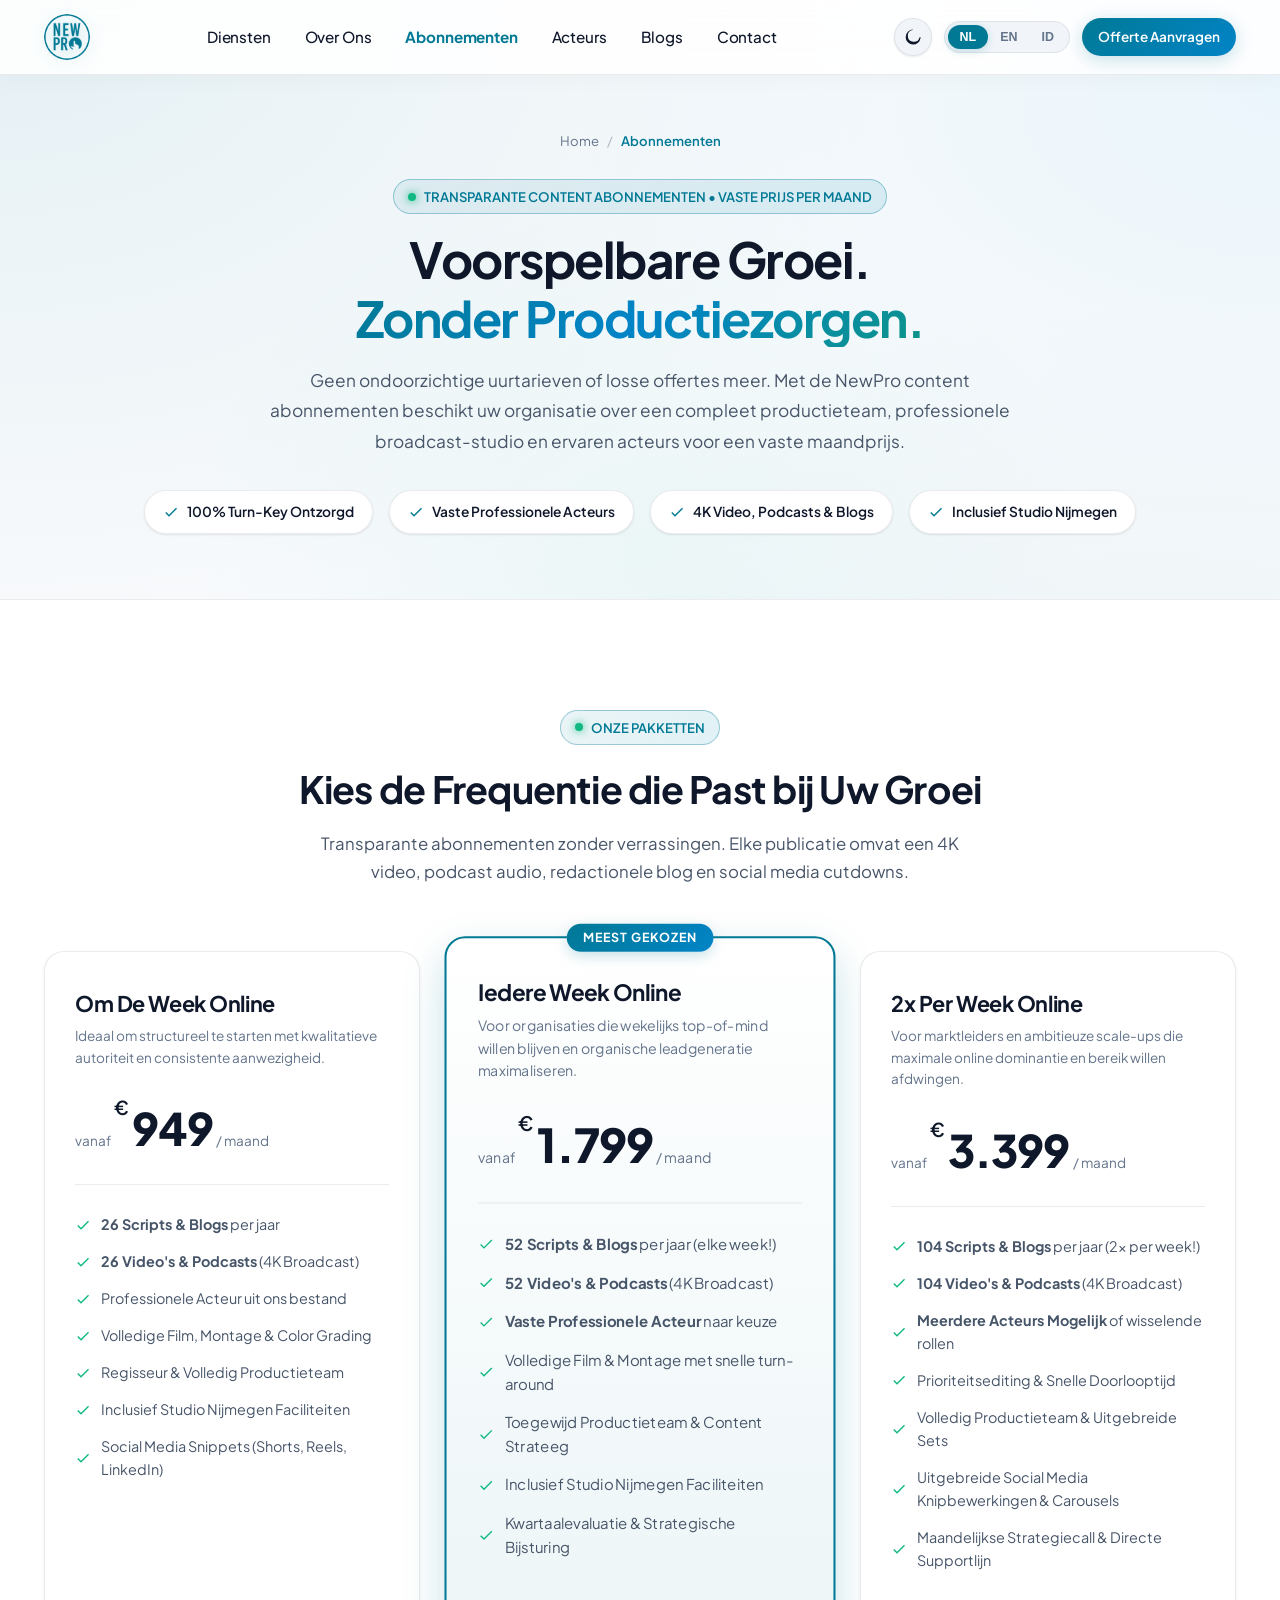
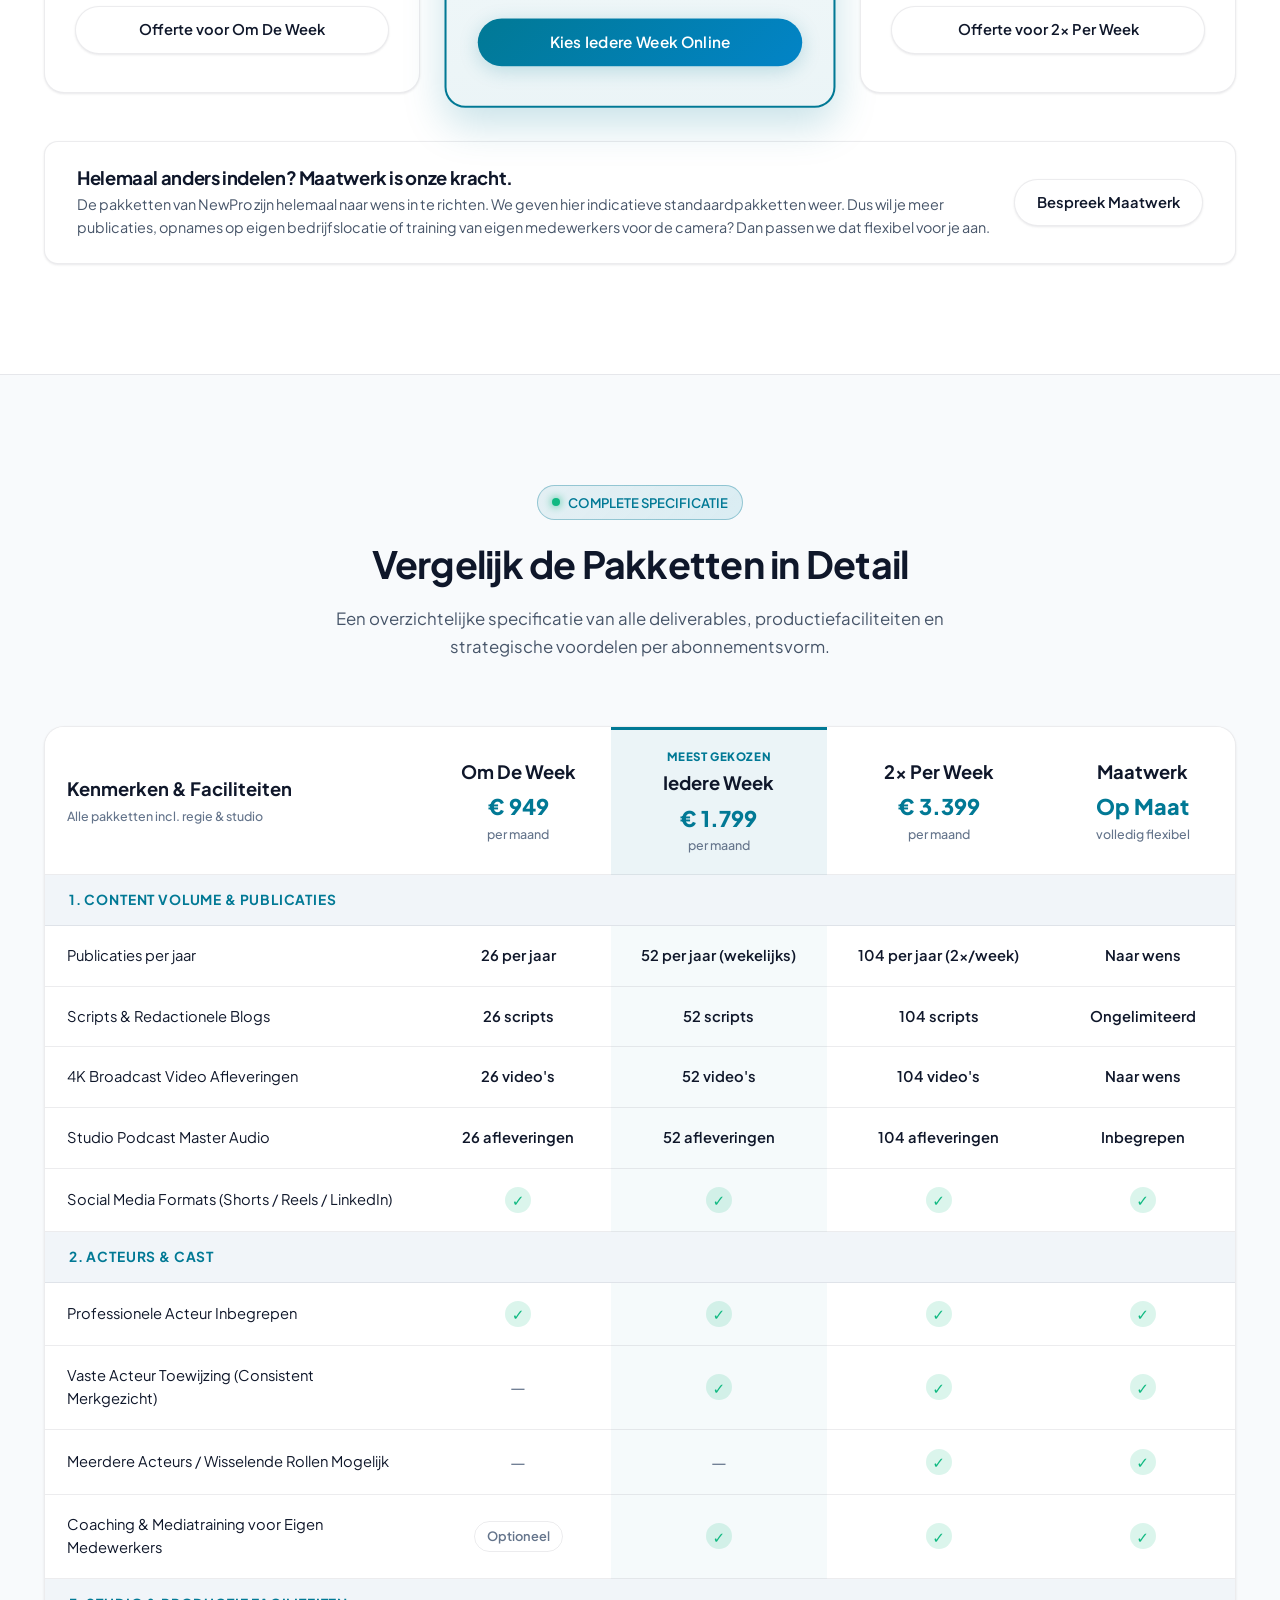
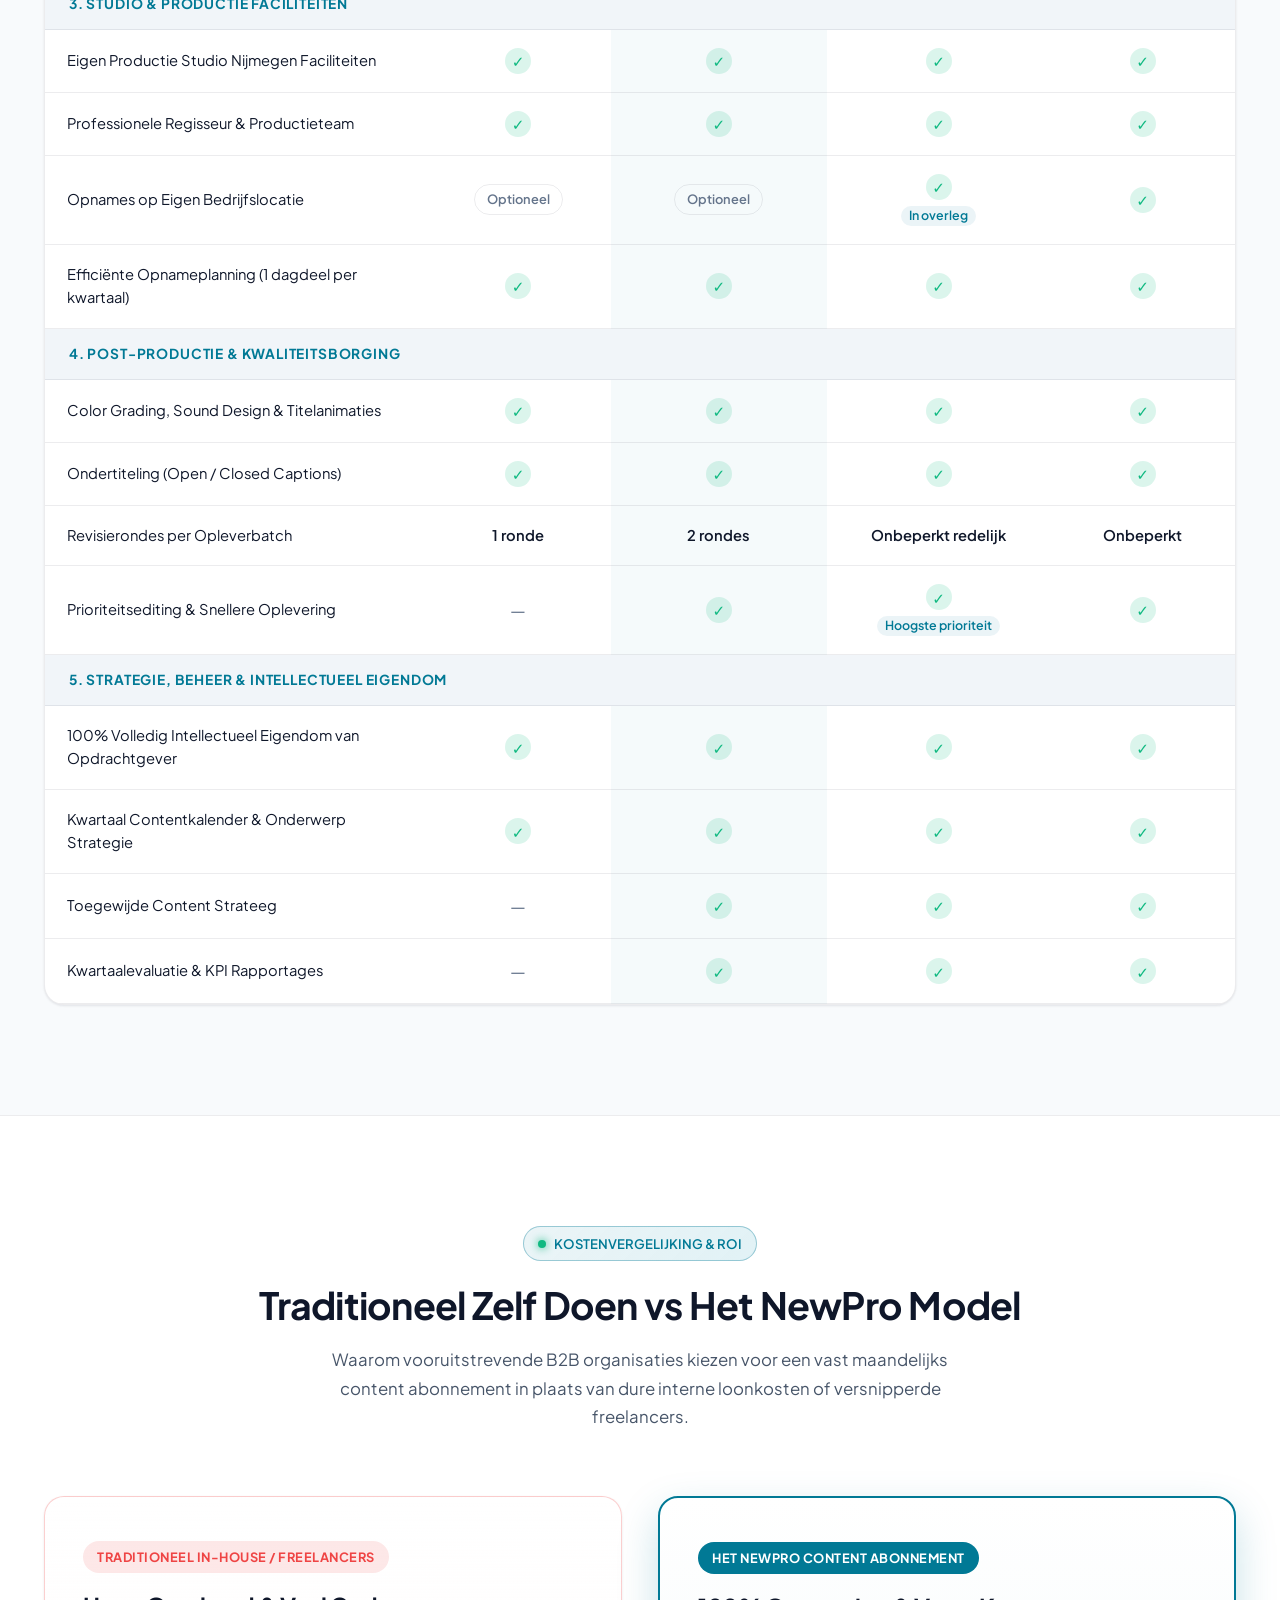
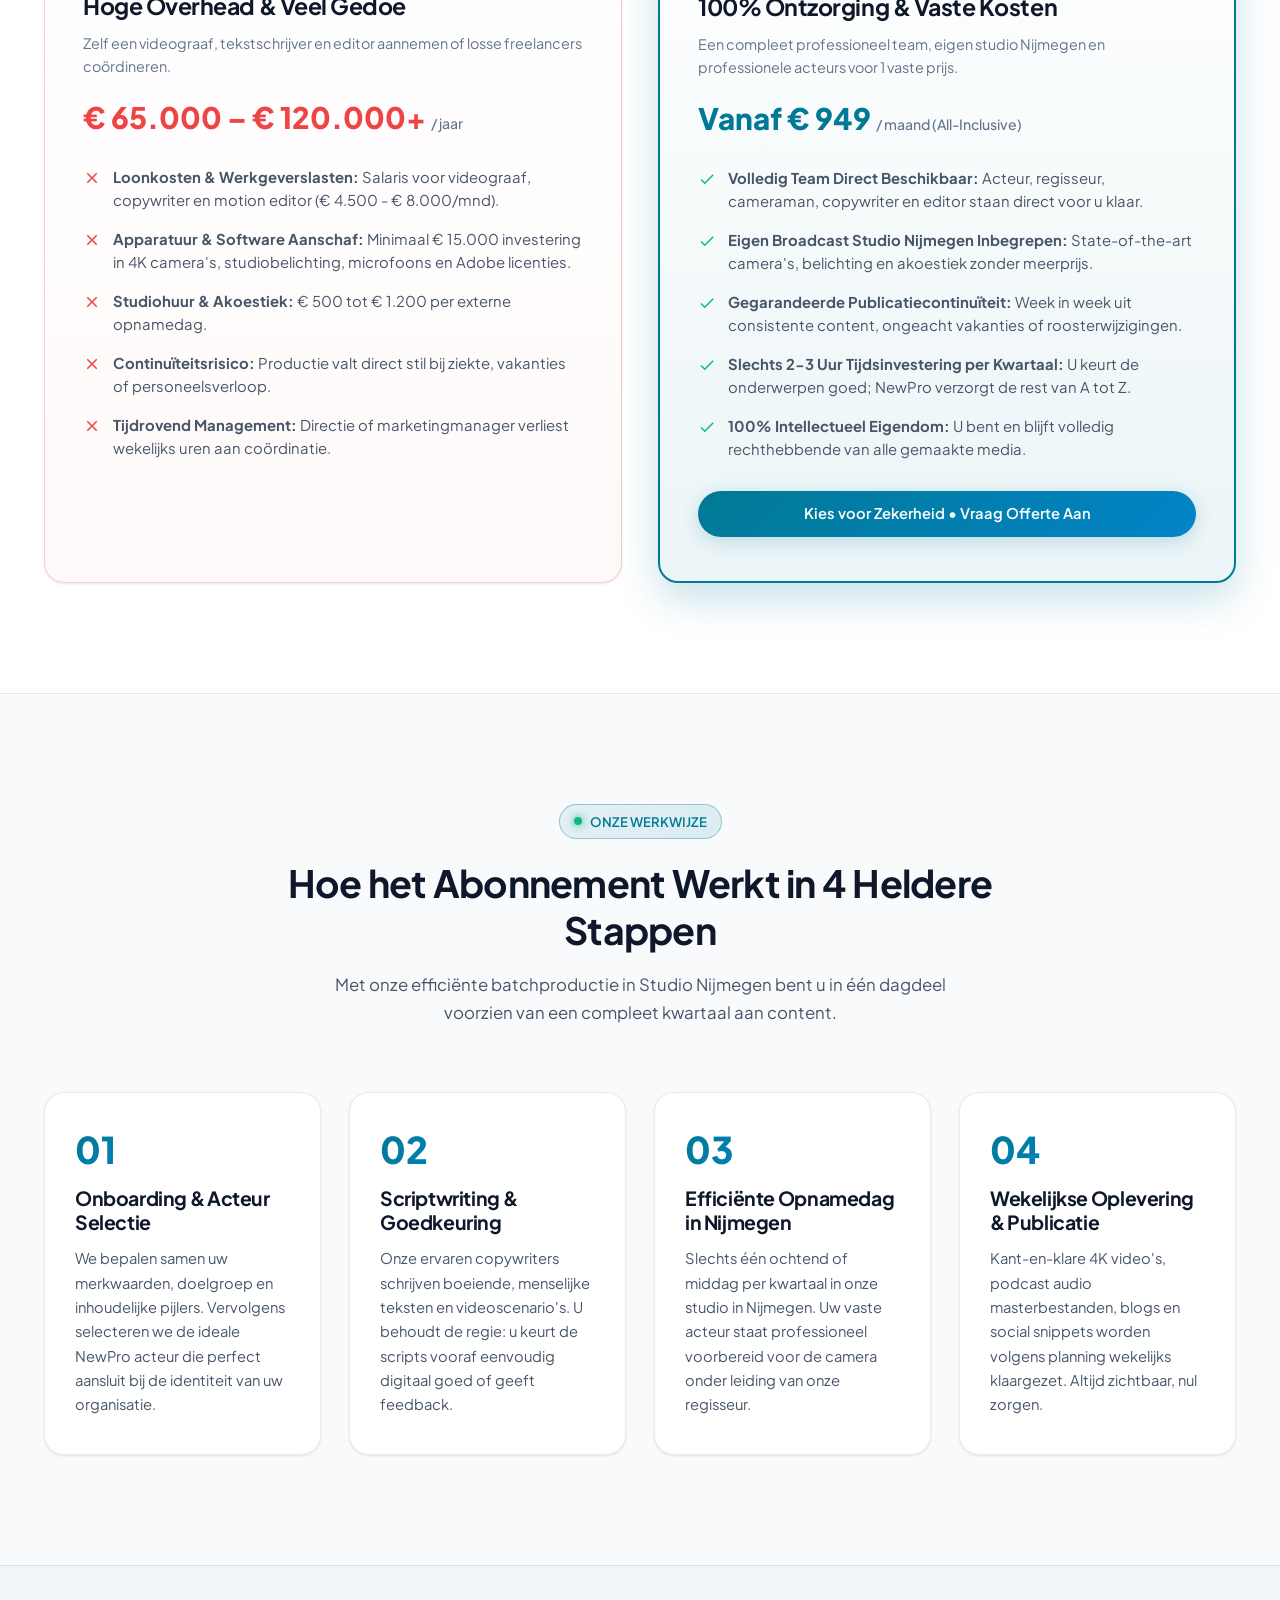
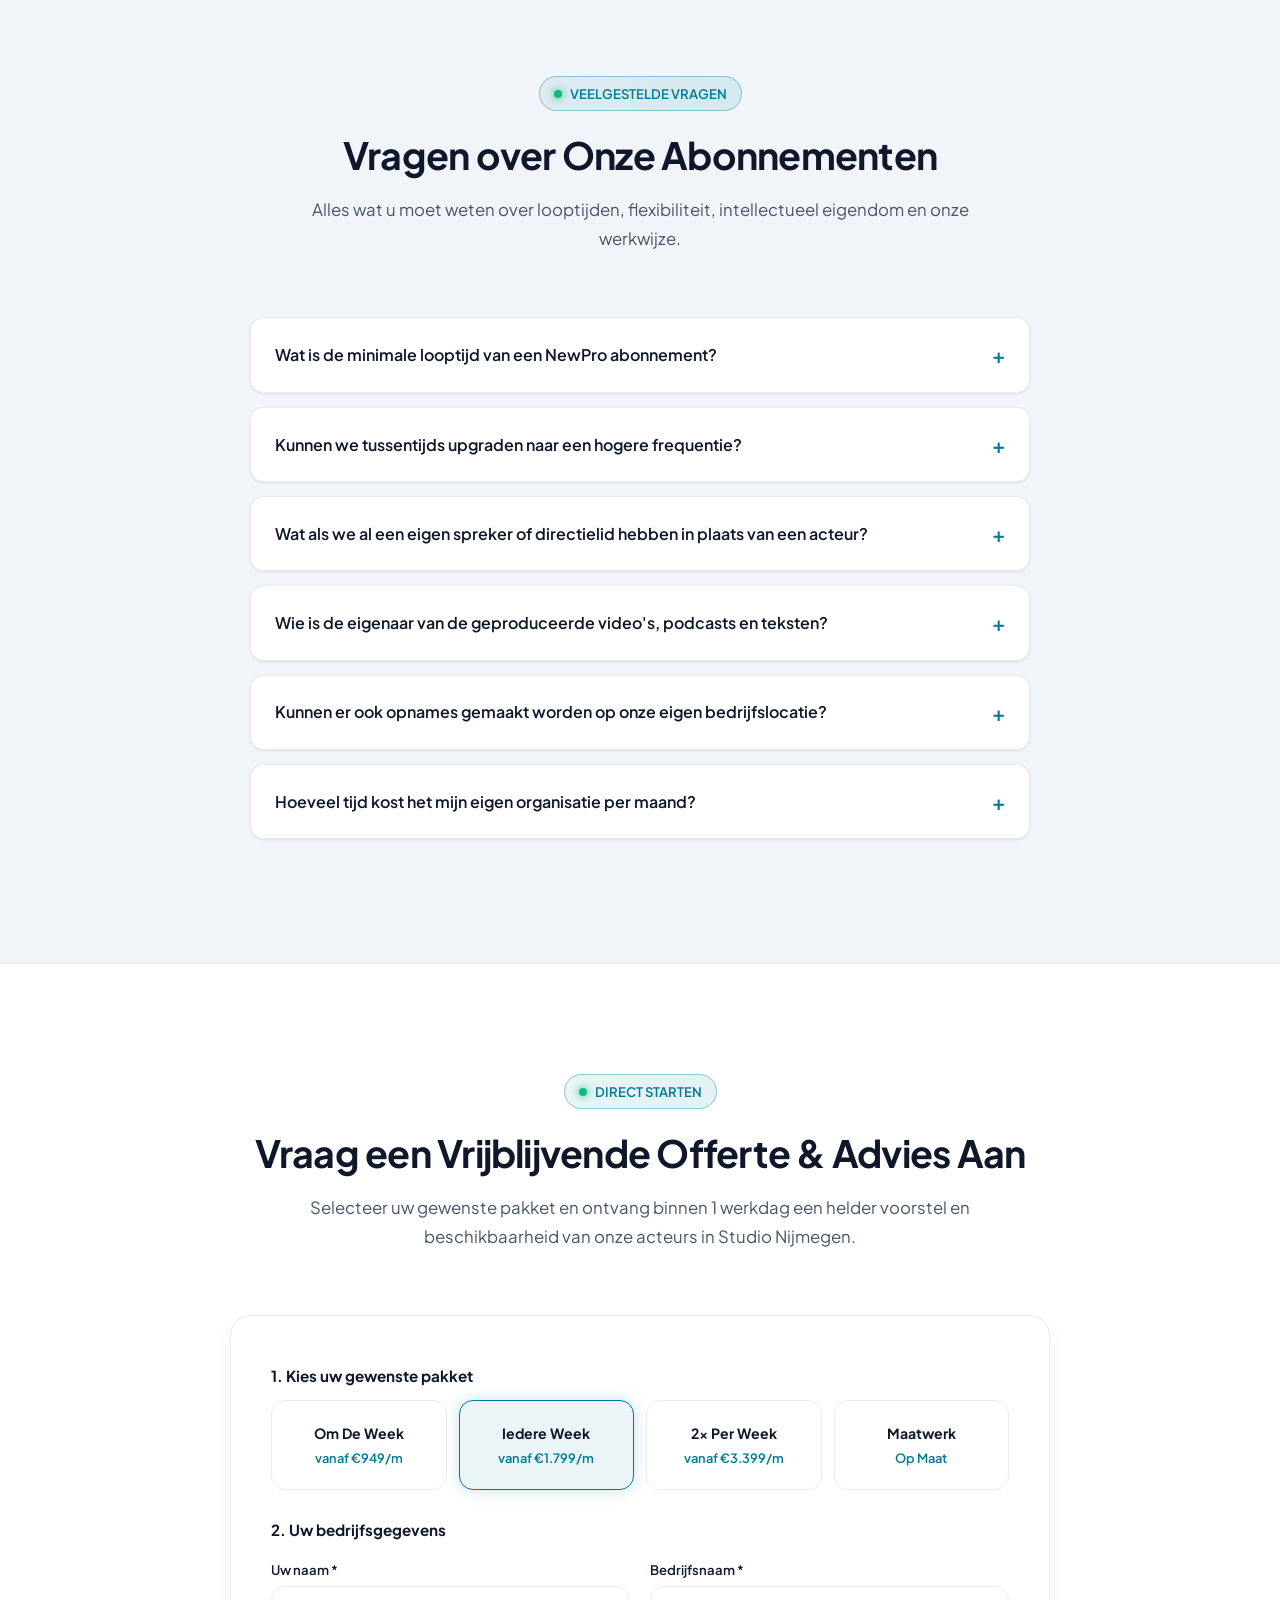
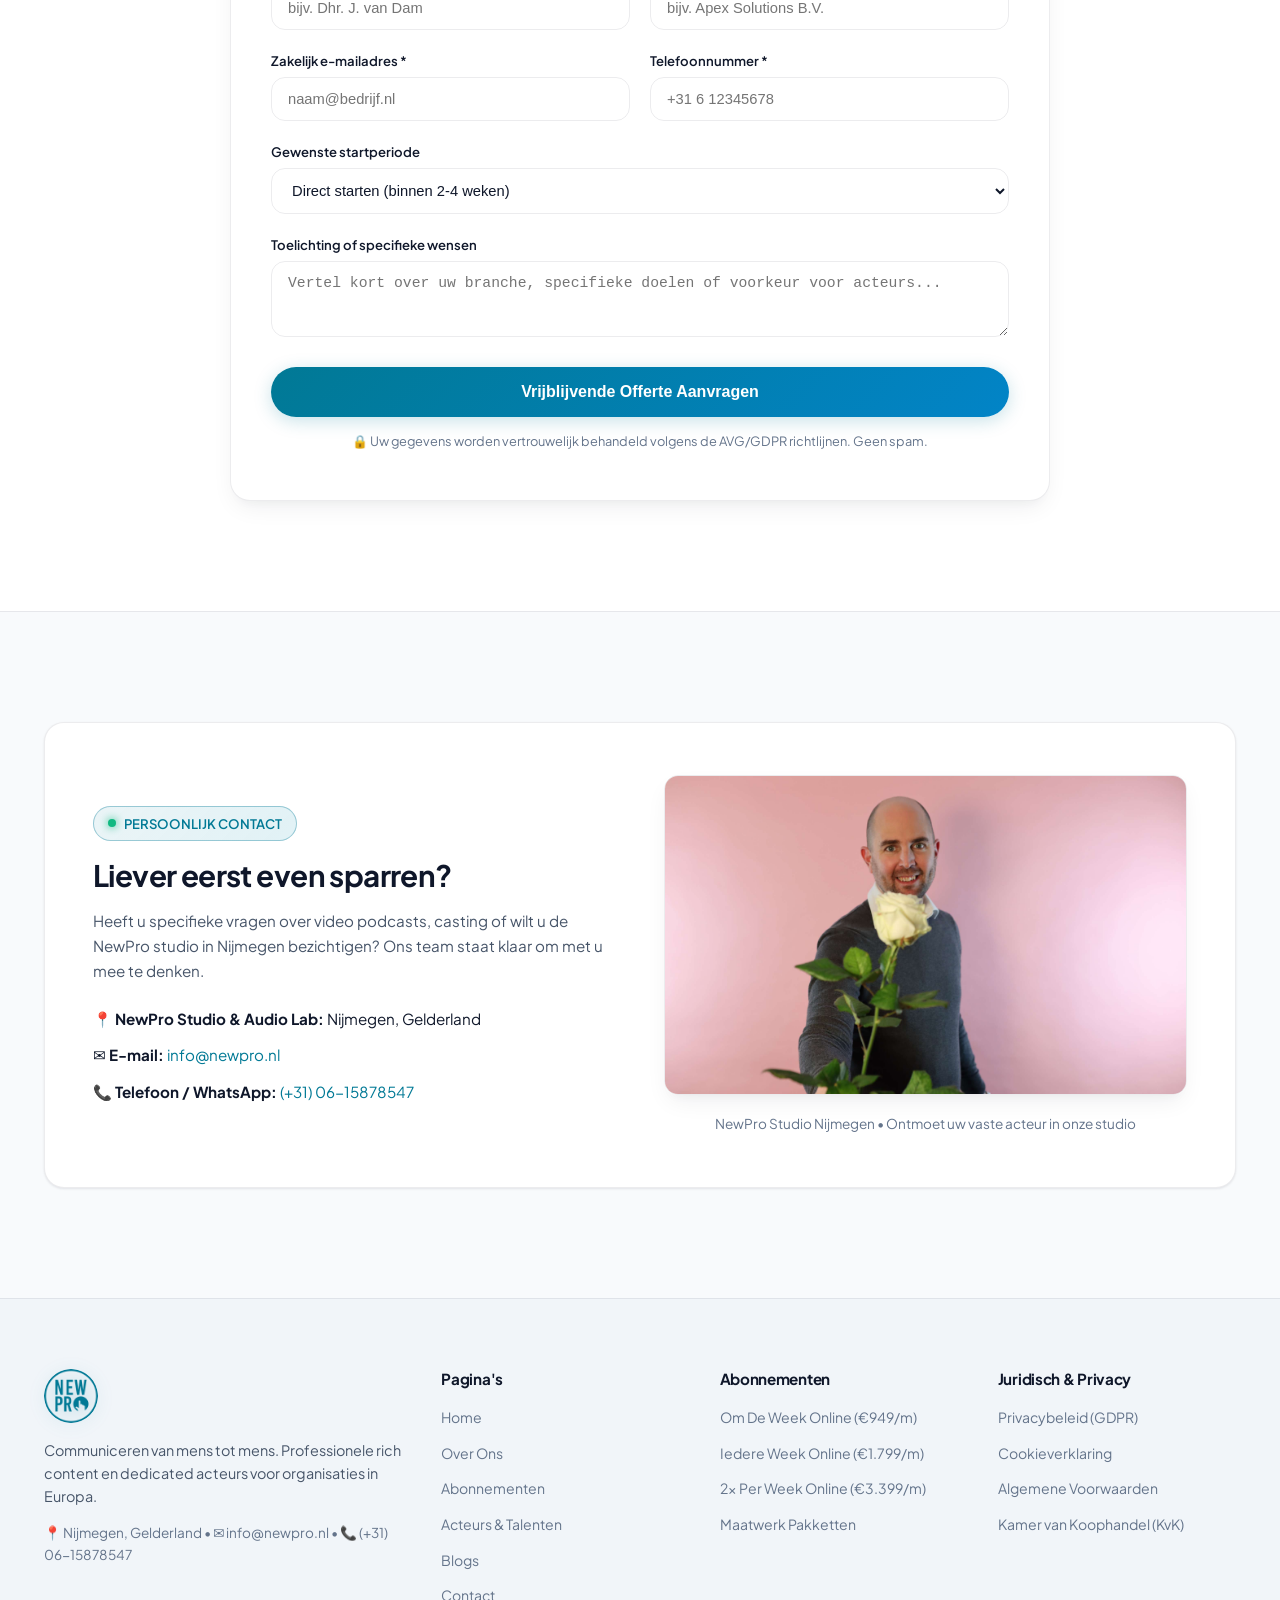
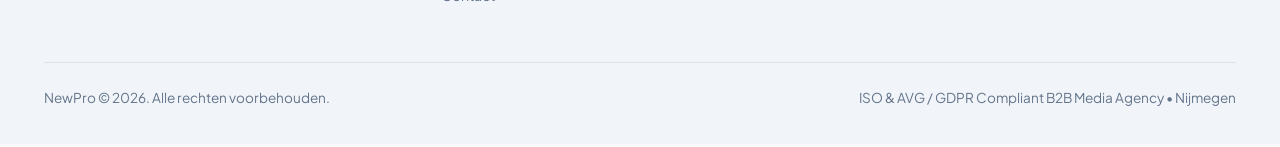
==== abonnementen.html @ 2d70d959 "Initial commit: Complete NewPro B2B rich content website with 6 pages, multilingual support, and res" ====
<!DOCTYPE html>
<html lang="nl" data-theme="light">
<head>
  <meta charset="UTF-8">
  <meta name="viewport" content="width=device-width, initial-scale=1.0">
  <title>Abonnementen &amp; Prijzen | NewPro - Transparante Content Pakketten</title>
  <meta name="description" content="Transparante content abonnementen van NewPro. Kies uit Om De Week, Iedere Week of 2x Per Week Online inclusief professionele acteur, studio Nijmegen en montage voor een vaste maandprijs.">
  <link rel="icon" type="image/png" href="logo.png">
  <link rel="apple-touch-icon" href="logo.png">

  <!-- Google Fonts: Plus Jakarta Sans -->
  <link rel="preconnect" href="https://fonts.googleapis.com">
  <link rel="preconnect" href="https://fonts.gstatic.com" crossorigin>
  <link href="https://fonts.googleapis.com/css2?family=Plus+Jakarta+Sans:wght@400;500;600;700;800&display=swap" rel="stylesheet">

  <link rel="stylesheet" href="style.css">
</head>
<body>

  <!-- Top Navigation -->
  <header class="header-nav">
    <div class="container nav-wrap">
      <a href="index.html" class="brand-logo" aria-label="NewPro Home">
        <img src="logo.png" alt="NewPro" class="brand-logo-img">
      </a>

      <nav>
        <ul class="nav-links">
          <li><a href="index.html#diensten" data-nl="Diensten" data-en="Services" data-id="Layanan">Diensten</a></li>
          <li><a href="over-ons.html" data-nl="Over Ons" data-en="About Us" data-id="Tentang Kami">Over Ons</a></li>
          <li><a href="abonnementen.html" class="active" data-nl="Abonnementen" data-en="Subscriptions" data-id="Paket Langganan">Abonnementen</a></li>
          <li><a href="acteurs.html" data-nl="Acteurs" data-en="Actors &amp; Talents" data-id="Aktor &amp; Talent">Acteurs</a></li>
          <li><a href="blogs.html" data-nl="Blogs" data-en="Blogs" data-id="Blog">Blogs</a></li>
          <li><a href="contact.html" data-nl="Contact" data-en="Contact" data-id="Kontak">Contact</a></li>
        </ul>
      </nav>

      <div class="nav-actions">
        <!-- Theme Toggle Switcher -->
        <button id="themeToggleBtn" class="theme-toggle-btn" aria-label="Toggle Light / Dark mode" title="Ganti Tema">
          <svg class="sun-icon" viewBox="0 0 24 24" width="18" height="18"><path fill="currentColor" d="M12 7c-2.76 0-5 2.24-5 5s2.24 5 5 5 5-2.24 5-5-2.24-5-5-5zM2 13h2c.55 0 1-.45 1-1s-.45-1-1-1H2c-.55 0-1 .45-1 1s.45 1 1 1zm18 0h2c.55 0 1-.45 1-1s-.45-1-1-1h-2c-.55 0-1 .45-1 1s.45 1 1 1zM11 2v2c0 .55.45 1 1 1s1-.45 1-1V2c0-.55-.45-1-1-1s-1 .45-1 1zm0 18v2c0 .55.45 1 1 1s1-.45 1-1v-2c0-.55-.45-1-1-1s-1 .45-1 1zM5.99 4.58c-.39-.39-1.03-.39-1.41 0s-.39 1.03 0 1.41l1.06 1.06c.39.39 1.03.39 1.41 0s.39-1.03 0-1.41L5.99 4.58zm12.37 12.37c-.39-.39-1.03-.39-1.41 0s-.39 1.03 0 1.41l1.06 1.06c.39.39 1.03.39 1.41 0s.39-1.03 0-1.41l-1.06-1.06zm1.06-10.96c.39-.39.39-1.03 0-1.41s-1.03-.39-1.41 0l-1.06 1.06c-.39.39-.39 1.03 0 1.41s1.03.39 1.41 0l1.06-1.06zM7.05 18.36c.39-.39.39-1.03 0-1.41s-1.03-.39-1.41 0l-1.06 1.06c-.39.39-.39 1.03 0 1.41s1.03.39 1.41 0l1.06-1.06z"/></svg>
          <svg class="moon-icon" viewBox="0 0 24 24" width="18" height="18"><path fill="currentColor" d="M12.3 2a10 10 0 0 0-.19 20 10.04 10.04 0 0 0 9.95-8.7 1 1 0 0 0-1.2-1.1 8 8 0 1 1-9.66-9.66 1 1 0 0 0-1.1-1.2A9.94 9.94 0 0 0 12.3 2z"/></svg>
        </button>

        <!-- Language Switcher: NL, EN, ID -->
        <div class="lang-switcher">
          <button class="lang-btn active" data-lang="nl">NL</button>
          <button class="lang-btn" data-lang="en">EN</button>
          <button class="lang-btn" data-lang="id">ID</button>
        </div>

        <a href="#offerte-form" class="btn btn-primary btn-sm" data-nl="Offerte Aanvragen" data-en="Request Quote" data-id="Minta Penawaran">Offerte Aanvragen</a>
      </div>
    </div>
  </header>

  <!-- Main Content: Abonnementen -->
  <main>
    <!-- Abonnementen Hero Section -->
    <section class="abonnementen-hero">
      <div class="container">
        <!-- Breadcrumbs -->
        <nav class="breadcrumbs" aria-label="Breadcrumb" style="justify-content: center;">
          <a href="index.html" data-nl="Home" data-en="Home" data-id="Beranda">Home</a>
          <span class="sep">/</span>
          <span class="current" data-nl="Abonnementen" data-en="Subscriptions" data-id="Paket Langganan">Abonnementen</span>
        </nav>

        <div class="abonnementen-hero-content">
          <div class="hero-tag" style="margin: 0 auto 16px;">
            <span class="dot"></span>
            <span data-nl="TRANSPARANTE CONTENT ABONNEMENTEN • VASTE PRIJS PER MAAND" data-en="TRANSPARENT CONTENT SUBSCRIPTIONS • FLAT MONTHLY RATE" data-id="PAKET LANGGANAN KONTEN TRANSPARAN • TARIF BULANAN PASTI">TRANSPARANTE CONTENT ABONNEMENTEN • VASTE PRIJS PER MAAND</span>
          </div>

          <h1 class="hero-title" data-nl="Voorspelbare Groei. <span class='gradient-text'>Zonder Productiezorgen.</span>" data-en="Predictable Growth. <span class='gradient-text'>Zero Production Hassle.</span>" data-id="Pertumbuhan Terukur. <span class='gradient-text'>Bebas Repot Produksi.</span>">
            Voorspelbare Groei. <span class="gradient-text">Zonder Productiezorgen.</span>
          </h1>

          <p class="hero-desc" style="text-align: center; margin: 0 auto 34px auto; max-width: 760px;" data-nl="Geen ondoorzichtige uurtarieven of losse offertes meer. Met de NewPro content abonnementen beschikt uw organisatie over een compleet productieteam, professionele broadcast-studio en ervaren acteurs voor een vaste maandprijs." data-en="No unpredictable hourly billing or fragmented agency quotes. With NewPro content subscriptions, your company gains a full-service production crew, high-end broadcast studio, and seasoned actors for a transparent flat monthly rate." data-id="Bebas tarif per jam yang membengkak atau penawaran agensi yang membingungkan. Dengan paket langganan konten NewPro, bisnis Anda memiliki tim produksi lengkap, studio broadcast modern, dan aktor berpengalaman dengan tarif bulanan tetap.">
            Geen ondoorzichtige uurtarieven of losse offertes meer. Met de NewPro content abonnementen beschikt uw organisatie over een compleet productieteam, professionele broadcast-studio en ervaren acteurs voor een vaste maandprijs.
          </p>

          <div class="hero-highlights-row">
            <div class="hero-pill-badge">
              <svg viewBox="0 0 24 24"><path d="M9 16.17L4.83 12l-1.42 1.41L9 19 21 7l-1.41-1.41z"/></svg>
              <span data-nl="100% Turn-Key Ontzorgd" data-en="100% Turn-Key Service" data-id="Layanan Tuntas 100%">100% Turn-Key Ontzorgd</span>
            </div>
            <div class="hero-pill-badge">
              <svg viewBox="0 0 24 24"><path d="M9 16.17L4.83 12l-1.42 1.41L9 19 21 7l-1.41-1.41z"/></svg>
              <span data-nl="Vaste Professionele Acteurs" data-en="Dedicated Professional Actors" data-id="Aktor Profesional Tetap">Vaste Professionele Acteurs</span>
            </div>
            <div class="hero-pill-badge">
              <svg viewBox="0 0 24 24"><path d="M9 16.17L4.83 12l-1.42 1.41L9 19 21 7l-1.41-1.41z"/></svg>
              <span data-nl="4K Video, Podcasts &amp; Blogs" data-en="4K Video, Podcasts &amp; Blogs" data-id="Video 4K, Podcast &amp; Blog">4K Video, Podcasts &amp; Blogs</span>
            </div>
            <div class="hero-pill-badge">
              <svg viewBox="0 0 24 24"><path d="M9 16.17L4.83 12l-1.42 1.41L9 19 21 7l-1.41-1.41z"/></svg>
              <span data-nl="Inclusief Studio Nijmegen" data-en="Studio Nijmegen Included" data-id="Termasuk Studio Nijmegen">Inclusief Studio Nijmegen</span>
            </div>
          </div>
        </div>
      </div>
    </section>

    <!-- Pricing Cards Section -->
    <section class="section" id="pakketten" style="background: var(--bg-surface); border-top: 1px solid var(--border-glass);">
      <div class="container">
        <div class="section-header text-center">
          <div class="hero-tag" style="margin: 0 auto 16px;">
            <span class="dot"></span>
            <span data-nl="ONZE PAKKETTEN" data-en="OUR PACKAGES" data-id="PAKET KAMI">ONZE PAKKETTEN</span>
          </div>
          <h2 data-nl="Kies de Frequentie die Past bij Uw Groei" data-en="Choose the Cadence Aligned with Your Goals" data-id="Pilih Frekuensi yang Sesuai dengan Target Anda">
            Kies de Frequentie die Past bij Uw Groei
          </h2>
          <p class="section-desc" data-nl="Transparante abonnementen zonder verrassingen. Elke publicatie omvat een 4K video, podcast audio, redactionele blog en social media cutdowns." data-en="Transparent subscription tiers without surprises. Every single publication includes a 4K video, podcast audio master, editorial blog, and social media cutdowns." data-id="Pilihan langganan transparan tanpa biaya tersembunyi. Setiap rilis mencakup video 4K, audio podcast master, artikel blog, dan cuplikan media sosial.">
            Transparante abonnementen zonder verrassingen. Elke publicatie omvat een 4K video, podcast audio, redactionele blog en social media cutdowns.
          </p>
        </div>

        <div class="pricing-grid">
          <!-- Pakket 1: Om De Week Online -->
          <div class="pricing-card">
            <div>
              <h3 class="plan-title" data-nl="Om De Week Online" data-en="Bi-Weekly Online" data-id="Tayang Tiap 2 Minggu">Om De Week Online</h3>
              <p class="plan-desc" data-nl="Ideaal om structureel te starten met kwalitatieve autoriteit en consistente aanwezigheid." data-en="Ideal for systematically establishing market authority with steady, consistent visibility." data-id="Ideal untuk memulai eksistensi digital yang konsisten dan membangun otoritas bisnis.">
                Ideaal om structureel te starten met kwalitatieve autoriteit en consistente aanwezigheid.
              </p>
              
              <div class="plan-price-wrap">
                <span class="plan-period" data-nl="vanaf" data-en="from" data-id="mulai dari">vanaf</span>
                <span class="plan-currency">€</span>
                <span class="plan-price">949</span>
                <span class="plan-period" data-nl="/ maand" data-en="/ month" data-id="/ bulan">/ maand</span>
              </div>

              <ul class="plan-features-list">
                <li>
                  <svg viewBox="0 0 24 24"><path d="M9 16.17L4.83 12l-1.42 1.41L9 19 21 7l-1.41-1.41z"/></svg>
                  <span data-nl="<strong>26 Scripts &amp; Blogs</strong> per jaar" data-en="<strong>26 Scripts &amp; Blogs</strong> per year" data-id="<strong>26 Naskah &amp; Artikel Blog</strong> per tahun"><strong>26 Scripts &amp; Blogs</strong> per jaar</span>
                </li>
                <li>
                  <svg viewBox="0 0 24 24"><path d="M9 16.17L4.83 12l-1.42 1.41L9 19 21 7l-1.41-1.41z"/></svg>
                  <span data-nl="<strong>26 Video's &amp; Podcasts</strong> (4K Broadcast)" data-en="<strong>26 Videos &amp; Podcasts</strong> (4K Broadcast)" data-id="<strong>26 Video &amp; Podcast</strong> (Kualitas 4K)"><strong>26 Video's &amp; Podcasts</strong> (4K Broadcast)</span>
                </li>
                <li>
                  <svg viewBox="0 0 24 24"><path d="M9 16.17L4.83 12l-1.42 1.41L9 19 21 7l-1.41-1.41z"/></svg>
                  <span data-nl="Professionele Acteur uit ons bestand" data-en="Professional Actor from our talent pool" data-id="Aktor Profesional dari database kami">Professionele Acteur uit ons bestand</span>
                </li>
                <li>
                  <svg viewBox="0 0 24 24"><path d="M9 16.17L4.83 12l-1.42 1.41L9 19 21 7l-1.41-1.41z"/></svg>
                  <span data-nl="Volledige Film, Montage &amp; Color Grading" data-en="Complete Filming, Editing &amp; Grading" data-id="Produksi Shooting, Editing &amp; Grading Lengkap">Volledige Film, Montage &amp; Color Grading</span>
                </li>
                <li>
                  <svg viewBox="0 0 24 24"><path d="M9 16.17L4.83 12l-1.42 1.41L9 19 21 7l-1.41-1.41z"/></svg>
                  <span data-nl="Regisseur &amp; Volledig Productieteam" data-en="Director &amp; Full Production Crew" data-id="Sutradara &amp; Tim Produksi Terpadu">Regisseur &amp; Volledig Productieteam</span>
                </li>
                <li>
                  <svg viewBox="0 0 24 24"><path d="M9 16.17L4.83 12l-1.42 1.41L9 19 21 7l-1.41-1.41z"/></svg>
                  <span data-nl="Inclusief Studio Nijmegen Faciliteiten" data-en="Studio Nijmegen Facilities Included" data-id="Termasuk Fasilitas Studio Nijmegen">Inclusief Studio Nijmegen Faciliteiten</span>
                </li>
                <li>
                  <svg viewBox="0 0 24 24"><path d="M9 16.17L4.83 12l-1.42 1.41L9 19 21 7l-1.41-1.41z"/></svg>
                  <span data-nl="Social Media Snippets (Shorts, Reels, LinkedIn)" data-en="Social Media Snippets (Shorts, Reels, LinkedIn)" data-id="Cuplikan Media Sosial (Reels, TikTok, LinkedIn)">Social Media Snippets (Shorts, Reels, LinkedIn)</span>
                </li>
              </ul>
            </div>

            <a href="#offerte-form" onclick="selectPlan('plan-omdeweek')" class="btn btn-secondary btn-plan" data-nl="Offerte voor Om De Week" data-en="Quote for Bi-Weekly" data-id="Penawaran Tiap 2 Minggu">Offerte voor Om De Week</a>
          </div>

          <!-- Pakket 2: Iedere Week Online (POPULAR) -->
          <div class="pricing-card popular">
            <div class="badge-pop" data-nl="MEEST GEKOZEN" data-en="MOST POPULAR" data-id="PALING DIMINATI">MEEST GEKOZEN</div>
            <div>
              <h3 class="plan-title" data-nl="Iedere Week Online" data-en="Weekly Online" data-id="Tayang Setiap Minggu">Iedere Week Online</h3>
              <p class="plan-desc" data-nl="Voor organisaties die wekelijks top-of-mind willen blijven en organische leadgeneratie maximaliseren." data-en="For organizations seeking relentless top-of-mind mindshare and maximal organic inbound leads." data-id="Untuk bisnis yang ingin selalu top-of-mind setiap minggu dan memaksimalkan perolehan prospek baru.">
                Voor organisaties die wekelijks top-of-mind willen blijven en organische leadgeneratie maximaliseren.
              </p>
              
              <div class="plan-price-wrap">
                <span class="plan-period" data-nl="vanaf" data-en="from" data-id="mulai dari">vanaf</span>
                <span class="plan-currency">€</span>
                <span class="plan-price">1.799</span>
                <span class="plan-period" data-nl="/ maand" data-en="/ month" data-id="/ bulan">/ maand</span>
              </div>

              <ul class="plan-features-list">
                <li>
                  <svg viewBox="0 0 24 24"><path d="M9 16.17L4.83 12l-1.42 1.41L9 19 21 7l-1.41-1.41z"/></svg>
                  <span data-nl="<strong>52 Scripts &amp; Blogs</strong> per jaar (elke week!)" data-en="<strong>52 Scripts &amp; Blogs</strong> per year (every week!)" data-id="<strong>52 Naskah &amp; Artikel Blog</strong> per tahun (tiap minggu!)"><strong>52 Scripts &amp; Blogs</strong> per jaar (elke week!)</span>
                </li>
                <li>
                  <svg viewBox="0 0 24 24"><path d="M9 16.17L4.83 12l-1.42 1.41L9 19 21 7l-1.41-1.41z"/></svg>
                  <span data-nl="<strong>52 Video's &amp; Podcasts</strong> (4K Broadcast)" data-en="<strong>52 Videos &amp; Podcasts</strong> (4K Broadcast)" data-id="<strong>52 Video &amp; Podcast</strong> (Kualitas 4K)"><strong>52 Video's &amp; Podcasts</strong> (4K Broadcast)</span>
                </li>
                <li>
                  <svg viewBox="0 0 24 24"><path d="M9 16.17L4.83 12l-1.42 1.41L9 19 21 7l-1.41-1.41z"/></svg>
                  <span data-nl="<strong>Vaste Professionele Acteur</strong> naar keuze" data-en="<strong>Dedicated Professional Actor</strong> of your choice" data-id="<strong>Aktor Profesional Tetap</strong> pilihan Anda"><strong>Vaste Professionele Acteur</strong> naar keuze</span>
                </li>
                <li>
                  <svg viewBox="0 0 24 24"><path d="M9 16.17L4.83 12l-1.42 1.41L9 19 21 7l-1.41-1.41z"/></svg>
                  <span data-nl="Volledige Film &amp; Montage met snelle turn-around" data-en="Complete Film &amp; Editing with rapid turn-around" data-id="Produksi &amp; Editing dengan proses cepat">Volledige Film &amp; Montage met snelle turn-around</span>
                </li>
                <li>
                  <svg viewBox="0 0 24 24"><path d="M9 16.17L4.83 12l-1.42 1.41L9 19 21 7l-1.41-1.41z"/></svg>
                  <span data-nl="Toegewijd Productieteam &amp; Content Strateeg" data-en="Dedicated Production Team &amp; Content Strategist" data-id="Tim Produksi Berdedikasi &amp; Ahli Strategi Konten">Toegewijd Productieteam &amp; Content Strateeg</span>
                </li>
                <li>
                  <svg viewBox="0 0 24 24"><path d="M9 16.17L4.83 12l-1.42 1.41L9 19 21 7l-1.41-1.41z"/></svg>
                  <span data-nl="Inclusief Studio Nijmegen Faciliteiten" data-en="Studio Nijmegen Facilities Included" data-id="Termasuk Fasilitas Studio Nijmegen">Inclusief Studio Nijmegen Faciliteiten</span>
                </li>
                <li>
                  <svg viewBox="0 0 24 24"><path d="M9 16.17L4.83 12l-1.42 1.41L9 19 21 7l-1.41-1.41z"/></svg>
                  <span data-nl="Kwartaalevaluatie &amp; Strategische Bijsturing" data-en="Quarterly Review &amp; Strategic Refinement" data-id="Evaluasi Kuartalan &amp; Penajaman Strategi">Kwartaalevaluatie &amp; Strategische Bijsturing</span>
                </li>
              </ul>
            </div>

            <a href="#offerte-form" onclick="selectPlan('plan-iedereweek')" class="btn btn-primary btn-plan" data-nl="Kies Iedere Week Online" data-en="Select Weekly Online" data-id="Pilih Tayang Tiap Minggu">Kies Iedere Week Online</a>
          </div>

          <!-- Pakket 3: 2x Per Week Online -->
          <div class="pricing-card">
            <div>
              <h3 class="plan-title" data-nl="2x Per Week Online" data-en="2x Per Week Online" data-id="Tayang 2x Seminggu">2x Per Week Online</h3>
              <p class="plan-desc" data-nl="Voor marktleiders en ambitieuze scale-ups die maximale online dominantie en bereik willen afdwingen." data-en="For market leaders and ambitious scale-ups demanding absolute digital category dominance." data-id="Untuk pemimpin pasar dan bisnis berkembang yang menargetkan dominasi industri digital.">
                Voor marktleiders en ambitieuze scale-ups die maximale online dominantie en bereik willen afdwingen.
              </p>
              
              <div class="plan-price-wrap">
                <span class="plan-period" data-nl="vanaf" data-en="from" data-id="mulai dari">vanaf</span>
                <span class="plan-currency">€</span>
                <span class="plan-price">3.399</span>
                <span class="plan-period" data-nl="/ maand" data-en="/ month" data-id="/ bulan">/ maand</span>
              </div>

              <ul class="plan-features-list">
                <li>
                  <svg viewBox="0 0 24 24"><path d="M9 16.17L4.83 12l-1.42 1.41L9 19 21 7l-1.41-1.41z"/></svg>
                  <span data-nl="<strong>104 Scripts &amp; Blogs</strong> per jaar (2x per week!)" data-en="<strong>104 Scripts &amp; Blogs</strong> per year (2x per week!)" data-id="<strong>104 Naskah &amp; Artikel Blog</strong> per tahun (2x seminggu!)"><strong>104 Scripts &amp; Blogs</strong> per jaar (2x per week!)</span>
                </li>
                <li>
                  <svg viewBox="0 0 24 24"><path d="M9 16.17L4.83 12l-1.42 1.41L9 19 21 7l-1.41-1.41z"/></svg>
                  <span data-nl="<strong>104 Video's &amp; Podcasts</strong> (4K Broadcast)" data-en="<strong>104 Videos &amp; Podcasts</strong> (4K Broadcast)" data-id="<strong>104 Video &amp; Podcast</strong> (Kualitas 4K)"><strong>104 Video's &amp; Podcasts</strong> (4K Broadcast)</span>
                </li>
                <li>
                  <svg viewBox="0 0 24 24"><path d="M9 16.17L4.83 12l-1.42 1.41L9 19 21 7l-1.41-1.41z"/></svg>
                  <span data-nl="<strong>Meerdere Acteurs Mogelijk</strong> of wisselende rollen" data-en="<strong>Multiple Actors Supported</strong> or alternate roles" data-id="<strong>Dapat Menggunakan Beberapa Aktor</strong>"><strong>Meerdere Acteurs Mogelijk</strong> of wisselende rollen</span>
                </li>
                <li>
                  <svg viewBox="0 0 24 24"><path d="M9 16.17L4.83 12l-1.42 1.41L9 19 21 7l-1.41-1.41z"/></svg>
                  <span data-nl="Prioriteitsediting &amp; Snelle Doorlooptijd" data-en="Priority Editing &amp; Expedited Delivery" data-id="Prioritas Editing &amp; Pengiriman Lebih Cepat">Prioriteitsediting &amp; Snelle Doorlooptijd</span>
                </li>
                <li>
                  <svg viewBox="0 0 24 24"><path d="M9 16.17L4.83 12l-1.42 1.41L9 19 21 7l-1.41-1.41z"/></svg>
                  <span data-nl="Volledig Productieteam &amp; Uitgebreide Sets" data-en="Full Production Crew &amp; Multi-Set Access" data-id="Tim Produksi Lengkap &amp; Akses Multi-Set">Volledig Productieteam &amp; Uitgebreide Sets</span>
                </li>
                <li>
                  <svg viewBox="0 0 24 24"><path d="M9 16.17L4.83 12l-1.42 1.41L9 19 21 7l-1.41-1.41z"/></svg>
                  <span data-nl="Uitgebreide Social Media Knipbewerkingen &amp; Carousels" data-en="Comprehensive Social Cutdowns &amp; Carousels" data-id="Paket Konten Carousel &amp; Cuplikan Lengkap">Uitgebreide Social Media Knipbewerkingen &amp; Carousels</span>
                </li>
                <li>
                  <svg viewBox="0 0 24 24"><path d="M9 16.17L4.83 12l-1.42 1.41L9 19 21 7l-1.41-1.41z"/></svg>
                  <span data-nl="Maandelijkse Strategiecall &amp; Directe Supportlijn" data-en="Monthly Strategy Call &amp; Direct Priority Line" data-id="Sesi Konsultasi Strategi Bulanan &amp; Jalur Khusus">Maandelijkse Strategiecall &amp; Directe Supportlijn</span>
                </li>
              </ul>
            </div>

            <a href="#offerte-form" onclick="selectPlan('plan-2xperweek')" class="btn btn-secondary btn-plan" data-nl="Offerte voor 2x Per Week" data-en="Quote for 2x Per Week" data-id="Penawaran 2x Seminggu">Offerte voor 2x Per Week</a>
          </div>
        </div>

        <!-- Custom Plan Banner (Authentic NewPro statement) -->
        <div class="custom-plan-bar" style="margin-top: 48px;">
          <div>
            <h4 data-nl="Helemaal anders indelen? Maatwerk is onze kracht." data-en="Looking for a custom configuration? Tailored setups are our specialty." data-id="Ingin komposisi paket yang berbeda? Kustomisasi adalah keunggulan kami.">Helemaal anders indelen? Maatwerk is onze kracht.</h4>
            <p data-nl="De pakketten van NewPro zijn helemaal naar wens in te richten. We geven hier indicatieve standaardpakketten weer. Dus wil je meer publicaties, opnames op eigen bedrijfslocatie of training van eigen medewerkers voor de camera? Dan passen we dat flexibel voor je aan." data-en="NewPro packages can be customized to your exact requirements. These tiers represent standard baselines. Whether you need higher frequency, filming on your corporate premises, or camera coaching for internal leadership, we adapt seamlessly." data-id="Seluruh paket NewPro dapat dikonfigurasi sesuai kebutuhan bisnis Anda. Baik penambahan frekuensi, syuting di kantor Anda, atau pelatihan kamera bagi tim internal Anda, kami siap menyesuaikannya.">
              De pakketten van NewPro zijn helemaal naar wens in te richten. We geven hier indicatieve standaardpakketten weer. Dus wil je meer publicaties, opnames op eigen bedrijfslocatie of training van eigen medewerkers voor de camera? Dan passen we dat flexibel voor je aan.
            </p>
          </div>
          <a href="#offerte-form" onclick="selectPlan('plan-maatwerk')" class="btn btn-secondary" style="white-space: nowrap;" data-nl="Bespreek Maatwerk" data-en="Discuss Custom Plan" data-id="Konsultasi Paket Khusus">Bespreek Maatwerk</a>
        </div>
      </div>
    </section>

    <!-- Feature Comparison Matrix Table -->
    <section class="section" style="background: var(--bg-main); border-top: 1px solid var(--border-glass);">
      <div class="container">
        <div class="section-header text-center">
          <div class="hero-tag" style="margin: 0 auto 16px;">
            <span class="dot"></span>
            <span data-nl="COMPLETE SPECIFICATIE" data-en="COMPLETE SPECIFICATION" data-id="SPESIFIKASI LENGKAP">COMPLETE SPECIFICATIE</span>
          </div>
          <h2 data-nl="Vergelijk de Pakketten in Detail" data-en="Compare Packages in Detail" data-id="Bandingkan Detail Fitur Setiap Paket">
            Vergelijk de Pakketten in Detail
          </h2>
          <p class="section-desc" data-nl="Een overzichtelijke specificatie van alle deliverables, productiefaciliteiten en strategische voordelen per abonnementsvorm." data-en="A detailed breakdown of all deliverables, production amenities, and strategic services across every tier." data-id="Rincian lengkap dari setiap materi konten, fasilitas studio, dan layanan strategis untuk setiap paket langganan.">
            Een overzichtelijke specificatie van alle deliverables, productiefaciliteiten en strategische voordelen per abonnementsvorm.
          </p>
        </div>

        <div class="matrix-wrapper">
          <table class="comparison-table">
            <thead>
              <tr>
                <th>
                  <div class="th-plan-name" data-nl="Kenmerken &amp; Faciliteiten" data-en="Features &amp; Facilities" data-id="Fitur &amp; Fasilitas">Kenmerken &amp; Faciliteiten</div>
                  <div class="th-plan-sub" data-nl="Alle pakketten incl. regie &amp; studio" data-en="All tiers include studio &amp; directing" data-id="Semua paket termasuk studio &amp; sutradara">Alle pakketten incl. regie &amp; studio</div>
                </th>
                <th>
                  <div class="th-plan-name" data-nl="Om De Week" data-en="Bi-Weekly" data-id="Tiap 2 Minggu">Om De Week</div>
                  <div class="th-plan-price">€ 949</div>
                  <div class="th-plan-sub" data-nl="per maand" data-en="per month" data-id="per bulan">per maand</div>
                </th>
                <th class="col-highlight">
                  <div style="font-size: 0.72rem; color: var(--primary); font-weight: 800; letter-spacing: 0.05em; margin-bottom: 2px;" data-nl="MEEST GEKOZEN" data-en="POPULAR" data-id="POPULER">★ MEEST GEKOZEN</div>
                  <div class="th-plan-name" data-nl="Iedere Week" data-en="Weekly" data-id="Setiap Minggu">Iedere Week</div>
                  <div class="th-plan-price">€ 1.799</div>
                  <div class="th-plan-sub" data-nl="per maand" data-en="per month" data-id="per bulan">per maand</div>
                </th>
                <th>
                  <div class="th-plan-name" data-nl="2x Per Week" data-en="2x Per Week" data-id="2x Seminggu">2x Per Week</div>
                  <div class="th-plan-price">€ 3.399</div>
                  <div class="th-plan-sub" data-nl="per maand" data-en="per month" data-id="per bulan">per maand</div>
                </th>
                <th>
                  <div class="th-plan-name" data-nl="Maatwerk" data-en="Custom / Enterprise" data-id="Kustom / Khusus">Maatwerk</div>
                  <div class="th-plan-price" data-nl="Op Maat" data-en="Custom" data-id="Khusus">Op Maat</div>
                  <div class="th-plan-sub" data-nl="volledig flexibel" data-en="fully flexible" data-id="sepenuhnya fleksibel">volledig flexibel</div>
                </th>
              </tr>
            </thead>
            <tbody>
              <!-- Category 1: Content Volume -->
              <tr class="matrix-category-header">
                <td colspan="5" data-nl="1. Content Volume &amp; Publicaties" data-en="1. Content Volume &amp; Cadence" data-id="1. Volume &amp; Frekuensi Konten">1. Content Volume &amp; Publicaties</td>
              </tr>
              <tr>
                <td data-nl="Publicaties per jaar" data-en="Publications per year" data-id="Jumlah publikasi per tahun">Publicaties per jaar</td>
                <td><span class="matrix-text-val">26 per jaar</span></td>
                <td class="col-highlight"><span class="matrix-text-val">52 per jaar (wekelijks)</span></td>
                <td><span class="matrix-text-val">104 per jaar (2x/week)</span></td>
                <td><span class="matrix-text-val" data-nl="Naar wens" data-en="On demand" data-id="Sesuai kebutuhan">Naar wens</span></td>
              </tr>
              <tr>
                <td data-nl="Scripts &amp; Redactionele Blogs" data-en="Scripts &amp; Editorial Blogs" data-id="Naskah &amp; Artikel Blog">Scripts &amp; Redactionele Blogs</td>
                <td><span class="matrix-text-val">26 scripts</span></td>
                <td class="col-highlight"><span class="matrix-text-val">52 scripts</span></td>
                <td><span class="matrix-text-val">104 scripts</span></td>
                <td><span class="matrix-text-val" data-nl="Ongelimiteerd" data-en="Unlimited" data-id="Tanpa batas">Ongelimiteerd</span></td>
              </tr>
              <tr>
                <td data-nl="4K Broadcast Video Afleveringen" data-en="4K Broadcast Video Episodes" data-id="Episode Video Broadcast 4K">4K Broadcast Video Afleveringen</td>
                <td><span class="matrix-text-val">26 video's</span></td>
                <td class="col-highlight"><span class="matrix-text-val">52 video's</span></td>
                <td><span class="matrix-text-val">104 video's</span></td>
                <td><span class="matrix-text-val" data-nl="Naar wens" data-en="Custom" data-id="Sesuai kebutuhan">Naar wens</span></td>
              </tr>
              <tr>
                <td data-nl="Studio Podcast Master Audio" data-en="Studio Podcast Audio Masters" data-id="Audio Podcast Master Broadcast">Studio Podcast Master Audio</td>
                <td><span class="matrix-text-val">26 afleveringen</span></td>
                <td class="col-highlight"><span class="matrix-text-val">52 afleveringen</span></td>
                <td><span class="matrix-text-val">104 afleveringen</span></td>
                <td><span class="matrix-text-val" data-nl="Inbegrepen" data-en="Included" data-id="Termasuk">Inbegrepen</span></td>
              </tr>
              <tr>
                <td data-nl="Social Media Formats (Shorts / Reels / LinkedIn)" data-en="Social Media Cutdowns (Shorts / Reels / LinkedIn)" data-id="Format Cuplikan Media Sosial (Reels / TikTok / LinkedIn)">Social Media Formats (Shorts / Reels / LinkedIn)</td>
                <td><span class="matrix-check">✓</span></td>
                <td class="col-highlight"><span class="matrix-check">✓</span></td>
                <td><span class="matrix-check">✓</span></td>
                <td><span class="matrix-check">✓</span></td>
              </tr>

              <!-- Category 2: Talent & Cast -->
              <tr class="matrix-category-header">
                <td colspan="5" data-nl="2. Acteurs &amp; Cast" data-en="2. Talent &amp; Casting" data-id="2. Aktor &amp; Pemeran">2. Acteurs &amp; Cast</td>
              </tr>
              <tr>
                <td data-nl="Professionele Acteur Inbegrepen" data-en="Professional Actor Included" data-id="Aktor Profesional Termasuk">Professionele Acteur Inbegrepen</td>
                <td><span class="matrix-check">✓</span></td>
                <td class="col-highlight"><span class="matrix-check">✓</span></td>
                <td><span class="matrix-check">✓</span></td>
                <td><span class="matrix-check">✓</span></td>
              </tr>
              <tr>
                <td data-nl="Vaste Acteur Toewijzing (Consistent Merkgezicht)" data-en="Dedicated Actor (Consistent Brand Face)" data-id="Aktor Tetap (Wajah Merek Konsisten)">Vaste Acteur Toewijzing (Consistent Merkgezicht)</td>
                <td><span class="matrix-dash">—</span></td>
                <td class="col-highlight"><span class="matrix-check">✓</span></td>
                <td><span class="matrix-check">✓</span></td>
                <td><span class="matrix-check">✓</span></td>
              </tr>
              <tr>
                <td data-nl="Meerdere Acteurs / Wisselende Rollen Mogelijk" data-en="Multiple Actors / Diverse Personas" data-id="Bisa Menggunakan Beberapa Aktor">Meerdere Acteurs / Wisselende Rollen Mogelijk</td>
                <td><span class="matrix-dash">—</span></td>
                <td class="col-highlight"><span class="matrix-dash">—</span></td>
                <td><span class="matrix-check">✓</span></td>
                <td><span class="matrix-check">✓</span></td>
              </tr>
              <tr>
                <td data-nl="Coaching &amp; Mediatraining voor Eigen Medewerkers" data-en="Coaching &amp; Training for Internal Staff" data-id="Pelatihan Kamera untuk Tim Internal">Coaching &amp; Mediatraining voor Eigen Medewerkers</td>
                <td><span class="matrix-optional-pill" data-nl="Optioneel" data-en="Optional" data-id="Opsional">Optioneel</span></td>
                <td class="col-highlight"><span class="matrix-check">✓</span></td>
                <td><span class="matrix-check">✓</span></td>
                <td><span class="matrix-check">✓</span></td>
              </tr>

              <!-- Category 3: Productie & Studio -->
              <tr class="matrix-category-header">
                <td colspan="5" data-nl="3. Studio &amp; Productie Faciliteiten" data-en="3. Studio &amp; Production Amenities" data-id="3. Fasilitas Studio &amp; Produksi">3. Studio &amp; Productie Faciliteiten</td>
              </tr>
              <tr>
                <td data-nl="Eigen Productie Studio Nijmegen Faciliteiten" data-en="In-House Studio Nijmegen Facilities" data-id="Fasilitas Studio Nijmegen Mandiri">Eigen Productie Studio Nijmegen Faciliteiten</td>
                <td><span class="matrix-check">✓</span></td>
                <td class="col-highlight"><span class="matrix-check">✓</span></td>
                <td><span class="matrix-check">✓</span></td>
                <td><span class="matrix-check">✓</span></td>
              </tr>
              <tr>
                <td data-nl="Professionele Regisseur &amp; Productieteam" data-en="Professional Director &amp; Camera Crew" data-id="Sutradara &amp; Tim Kamera Profesional">Professionele Regisseur &amp; Productieteam</td>
                <td><span class="matrix-check">✓</span></td>
                <td class="col-highlight"><span class="matrix-check">✓</span></td>
                <td><span class="matrix-check">✓</span></td>
                <td><span class="matrix-check">✓</span></td>
              </tr>
              <tr>
                <td data-nl="Opnames op Eigen Bedrijfslocatie" data-en="Filming on Client Location" data-id="Syuting di Kantor / Lokasi Anda">Opnames op Eigen Bedrijfslocatie</td>
                <td><span class="matrix-optional-pill" data-nl="Optioneel" data-en="Optional" data-id="Opsional">Optioneel</span></td>
                <td class="col-highlight"><span class="matrix-optional-pill" data-nl="Optioneel" data-en="Optional" data-id="Opsional">Optioneel</span></td>
                <td>
                  <div class="matrix-cell-badge">
                    <span class="matrix-check">✓</span>
                    <span class="matrix-subtext" data-nl="In overleg" data-en="On request" data-id="Sesuai kesepakatan">In overleg</span>
                  </div>
                </td>
                <td><span class="matrix-check">✓</span></td>
              </tr>
              <tr>
                <td data-nl="Efficiënte Opnameplanning (1 dagdeel per kwartaal)" data-en="Efficient Batch Filming (1 half-day per quarter)" data-id="Jadwal Syuting Efisien (1/2 hari per kuartal)">Efficiënte Opnameplanning (1 dagdeel per kwartaal)</td>
                <td><span class="matrix-check">✓</span></td>
                <td class="col-highlight"><span class="matrix-check">✓</span></td>
                <td><span class="matrix-check">✓</span></td>
                <td><span class="matrix-check">✓</span></td>
              </tr>

              <!-- Category 4: Post-Productie & Kwaliteit -->
              <tr class="matrix-category-header">
                <td colspan="5" data-nl="4. Post-Productie &amp; Kwaliteitsborging" data-en="4. Post-Production &amp; Quality" data-id="4. Pasca-Produksi &amp; Kualitas">4. Post-Productie &amp; Kwaliteitsborging</td>
              </tr>
              <tr>
                <td data-nl="Color Grading, Sound Design &amp; Titelanimaties" data-en="Color Grading, Sound Design &amp; Titles" data-id="Color Grading, Tata Suara &amp; Animasi Judul">Color Grading, Sound Design &amp; Titelanimaties</td>
                <td><span class="matrix-check">✓</span></td>
                <td class="col-highlight"><span class="matrix-check">✓</span></td>
                <td><span class="matrix-check">✓</span></td>
                <td><span class="matrix-check">✓</span></td>
              </tr>
              <tr>
                <td data-nl="Ondertiteling (Open / Closed Captions)" data-en="Captions &amp; Subtitles (Burned-in / SRT)" data-id="Teks Terjemahan &amp; Subtitle (SRT)">Ondertiteling (Open / Closed Captions)</td>
                <td><span class="matrix-check">✓</span></td>
                <td class="col-highlight"><span class="matrix-check">✓</span></td>
                <td><span class="matrix-check">✓</span></td>
                <td><span class="matrix-check">✓</span></td>
              </tr>
              <tr>
                <td data-nl="Revisierondes per Opleverbatch" data-en="Feedback &amp; Revision Rounds" data-id="Sesi Revisi per Batch">Revisierondes per Opleverbatch</td>
                <td><span class="matrix-text-val">1 ronde</span></td>
                <td class="col-highlight"><span class="matrix-text-val">2 rondes</span></td>
                <td><span class="matrix-text-val">Onbeperkt redelijk</span></td>
                <td><span class="matrix-text-val">Onbeperkt</span></td>
              </tr>
              <tr>
                <td data-nl="Prioriteitsediting &amp; Snellere Oplevering" data-en="Expedited Editing Turnaround" data-id="Prioritas Editing Kilat">Prioriteitsediting &amp; Snellere Oplevering</td>
                <td><span class="matrix-dash">—</span></td>
                <td class="col-highlight"><span class="matrix-check">✓</span></td>
                <td>
                  <div class="matrix-cell-badge">
                    <span class="matrix-check">✓</span>
                    <span class="matrix-subtext" data-nl="Hoogste prioriteit" data-en="Highest priority" data-id="Prioritas Utama">Hoogste prioriteit</span>
                  </div>
                </td>
                <td><span class="matrix-check">✓</span></td>
              </tr>

              <!-- Category 5: Strategie & Rechten -->
              <tr class="matrix-category-header">
                <td colspan="5" data-nl="5. Strategie, Beheer &amp; Intellectueel Eigendom" data-en="5. Strategy, Governance &amp; IP Rights" data-id="5. Strategi, Tata Kelola &amp; Hak Cipta">5. Strategie, Beheer &amp; Intellectueel Eigendom</td>
              </tr>
              <tr>
                <td data-nl="100% Volledig Intellectueel Eigendom van Opdrachtgever" data-en="100% Full IP Ownership by Client" data-id="100% Hak Milik Intelektual Milik Klien">100% Volledig Intellectueel Eigendom van Opdrachtgever</td>
                <td><span class="matrix-check">✓</span></td>
                <td class="col-highlight"><span class="matrix-check">✓</span></td>
                <td><span class="matrix-check">✓</span></td>
                <td><span class="matrix-check">✓</span></td>
              </tr>
              <tr>
                <td data-nl="Kwartaal Contentkalender &amp; Onderwerp Strategie" data-en="Quarterly Editorial Calendar &amp; Topics" data-id="Kalender Konten Kuartalan &amp; Topik">Kwartaal Contentkalender &amp; Onderwerp Strategie</td>
                <td><span class="matrix-check">✓</span></td>
                <td class="col-highlight"><span class="matrix-check">✓</span></td>
                <td><span class="matrix-check">✓</span></td>
                <td><span class="matrix-check">✓</span></td>
              </tr>
              <tr>
                <td data-nl="Toegewijde Content Strateeg" data-en="Dedicated Content Strategist" data-id="Ahli Strategi Konten Berdedikasi">Toegewijde Content Strateeg</td>
                <td><span class="matrix-dash">—</span></td>
                <td class="col-highlight"><span class="matrix-check">✓</span></td>
                <td><span class="matrix-check">✓</span></td>
                <td><span class="matrix-check">✓</span></td>
              </tr>
              <tr>
                <td data-nl="Kwartaalevaluatie &amp; KPI Rapportages" data-en="Quarterly Business Reviews &amp; KPI Analytics" data-id="Laporan Evaluasi Kuartal &amp; KPI">Kwartaalevaluatie &amp; KPI Rapportages</td>
                <td><span class="matrix-dash">—</span></td>
                <td class="col-highlight"><span class="matrix-check">✓</span></td>
                <td><span class="matrix-check">✓</span></td>
                <td><span class="matrix-check">✓</span></td>
              </tr>
            </tbody>
          </table>
        </div>
      </div>
    </section>

    <!-- ROI / Cost Comparison: Traditional vs NewPro Model -->
    <section class="section" style="background: var(--bg-surface); border-top: 1px solid var(--border-glass);">
      <div class="container">
        <div class="section-header text-center">
          <div class="hero-tag" style="margin: 0 auto 16px;">
            <span class="dot"></span>
            <span data-nl="KOSTENVERGELIJKING &amp; ROI" data-en="COST COMPARISON &amp; ROI" data-id="PERBANDINGAN BIAYA &amp; ROI">KOSTENVERGELIJKING &amp; ROI</span>
          </div>
          <h2 data-nl="Traditioneel Zelf Doen vs Het NewPro Model" data-en="In-House / Freelancers vs The NewPro Model" data-id="Dikerjakan Sendiri vs Model Berlangganan NewPro">
            Traditioneel Zelf Doen vs Het NewPro Model
          </h2>
          <p class="section-desc" data-nl="Waarom vooruitstrevende B2B organisaties kiezen voor een vast maandelijks content abonnement in plaats van dure interne loonkosten of versnipperde freelancers." data-en="Why ambitious B2B enterprises choose turn-key monthly content subscriptions over inflated payroll overhead and erratic freelancers." data-id="Mengapa bisnis B2B modern memilih paket langganan konten bulanan daripada beban gaji tim internal yang mahal atau menyewa freelancer lepas yang merepotkan.">
            Waarom vooruitstrevende B2B organisaties kiezen voor een vast maandelijks content abonnement in plaats van dure interne loonkosten of versnipperde freelancers.
          </p>
        </div>

        <div class="roi-grid">
          <!-- Traditional / In-house card -->
          <div class="roi-card traditional">
            <div>
              <div class="roi-badge badge-danger" data-nl="TRADITIONEEL IN-HOUSE / FREELANCERS" data-en="TRADITIONAL IN-HOUSE / FREELANCERS" data-id="TIM INTERNAL / FREELANCER LEPAS">TRADITIONEEL IN-HOUSE / FREELANCERS</div>
              <h3 data-nl="Hoge Overhead &amp; Veel Gedoe" data-en="High Overhead &amp; Execution Headaches" data-id="Biaya Tinggi &amp; Banyak Hambatan">Hoge Overhead &amp; Veel Gedoe</h3>
              <p style="font-size: 0.9rem; color: var(--text-dim);" data-nl="Zelf een videograaf, tekstschrijver en editor aannemen of losse freelancers coördineren." data-en="Hiring internal videographers, copywriters, editors or coordinating disjointed freelancers." data-id="Merekrut videografer, penulis, dan editor internal atau mengatur freelancer terpisah.">
                Zelf een videograaf, tekstschrijver en editor aannemen of losse freelancers coördineren.
              </p>

              <div class="roi-price-estimate" style="color: #ef4444;" data-nl="€ 65.000 – € 120.000+ <span style='font-size: 0.88rem; font-weight: 500; color: var(--text-dim);'>/ jaar</span>" data-en="€ 65,000 – € 120,000+ <span style='font-size: 0.88rem; font-weight: 500; color: var(--text-dim);'>/ year</span>" data-id="€ 65.000 – € 120.000+ <span style='font-size: 0.88rem; font-weight: 500; color: var(--text-dim);'>/ tahun</span>">
                € 65.000 – € 120.000+ <span style="font-size: 0.88rem; font-weight: 500; color: var(--text-dim);">/ jaar</span>
              </div>

              <ul class="roi-list">
                <li>
                  <svg viewBox="0 0 24 24" fill="#ef4444"><path d="M19 6.41L17.59 5 12 10.59 6.41 5 5 6.41 10.59 12 5 17.59 6.41 19 12 13.41 17.59 19 19 17.59 13.41 12z"/></svg>
                  <span data-nl="<strong>Loonkosten &amp; Werkgeverslasten:</strong> Salaris voor videograaf, copywriter en motion editor (€ 4.500 - € 8.000/mnd)." data-en="<strong>Payroll &amp; Benefits:</strong> Salaries for videographers, writers, and editors (€ 4,500 - € 8,000/mo)." data-id="<strong>Beban Gaji &amp; Tunjangan:</strong> Gaji tetap videografer, penulis konten, dan editor (€ 4.500 - € 8.000/bln)."><strong>Loonkosten &amp; Werkgeverslasten:</strong> Salaris voor videograaf, copywriter en motion editor (€ 4.500 - € 8.000/mnd).</span>
                </li>
                <li>
                  <svg viewBox="0 0 24 24" fill="#ef4444"><path d="M19 6.41L17.59 5 12 10.59 6.41 5 5 6.41 10.59 12 5 17.59 6.41 19 12 13.41 17.59 19 19 17.59 13.41 12z"/></svg>
                  <span data-nl="<strong>Apparatuur &amp; Software Aanschaf:</strong> Minimaal € 15.000 investering in 4K camera's, studiobelichting, microfoons en Adobe licenties." data-en="<strong>Equipment &amp; Tooling Capex:</strong> € 15,000+ initial investment in 4K cameras, lighting, mics, and software." data-id="<strong>Biaya Pengadaan Alat:</strong> Investasi awal € 15.000+ untuk kamera 4K, tata cahaya studio, mic, dan lisensi software."><strong>Apparatuur &amp; Software Aanschaf:</strong> Minimaal € 15.000 investering in 4K camera's, studiobelichting, microfoons en Adobe licenties.</span>
                </li>
                <li>
                  <svg viewBox="0 0 24 24" fill="#ef4444"><path d="M19 6.41L17.59 5 12 10.59 6.41 5 5 6.41 10.59 12 5 17.59 6.41 19 12 13.41 17.59 19 19 17.59 13.41 12z"/></svg>
                  <span data-nl="<strong>Studiohuur &amp; Akoestiek:</strong> € 500 tot € 1.200 per externe opnamedag." data-en="<strong>Studio Rental Overhead:</strong> € 500 to € 1,200 per day for external soundproof studio space." data-id="<strong>Sewa Studio:</strong> € 500 hingga € 1.200 per hari untuk menyewa studio kedap suara eksternal."><strong>Studiohuur &amp; Akoestiek:</strong> € 500 tot € 1.200 per externe opnamedag.</span>
                </li>
                <li>
                  <svg viewBox="0 0 24 24" fill="#ef4444"><path d="M19 6.41L17.59 5 12 10.59 6.41 5 5 6.41 10.59 12 5 17.59 6.41 19 12 13.41 17.59 19 19 17.59 13.41 12z"/></svg>
                  <span data-nl="<strong>Continuïteitsrisico:</strong> Productie valt direct stil bij ziekte, vakanties of personeelsverloop." data-en="<strong>Continuity Vulnerability:</strong> Content stalls instantly during illness, vacation, or turnover." data-id="<strong>Risiko Terhenti:</strong> Produksi langsung mandek saat karyawan cuti, sakit, atau resign."><strong>Continuïteitsrisico:</strong> Productie valt direct stil bij ziekte, vakanties of personeelsverloop.</span>
                </li>
                <li>
                  <svg viewBox="0 0 24 24" fill="#ef4444"><path d="M19 6.41L17.59 5 12 10.59 6.41 5 5 6.41 10.59 12 5 17.59 6.41 19 12 13.41 17.59 19 19 17.59 13.41 12z"/></svg>
                  <span data-nl="<strong>Tijdrovend Management:</strong> Directie of marketingmanager verliest wekelijks uren aan coördinatie." data-en="<strong>Management Burden:</strong> Marketing leads waste hours each week project managing freelancers." data-id="<strong>Beban Manajemen:</strong> Tim marketing tersita waktunya setiap minggu untuk mengawasi freelancer."><strong>Tijdrovend Management:</strong> Directie of marketingmanager verliest wekelijks uren aan coördinatie.</span>
                </li>
              </ul>
            </div>
          </div>

          <!-- NewPro Model Card -->
          <div class="roi-card newpro-model">
            <div>
              <div class="roi-badge badge-success" data-nl="HET NEWPRO CONTENT ABONNEMENT" data-en="THE NEWPRO SUBSCRIPTION MODEL" data-id="MODEL LANGGANAN NEWPRO">HET NEWPRO CONTENT ABONNEMENT</div>
              <h3 data-nl="100% Ontzorging &amp; Vaste Kosten" data-en="100% Turn-Key &amp; Fixed Predictability" data-id="100% Tuntas &amp; Biaya Terprediksi">100% Ontzorging &amp; Vaste Kosten</h3>
              <p style="font-size: 0.9rem; color: var(--text-dim);" data-nl="Een compleet professioneel team, eigen studio Nijmegen en professionele acteurs voor 1 vaste prijs." data-en="A complete studio crew, soundstage in Nijmegen, and dedicated on-camera actors for a flat monthly rate." data-id="Tim produksi lengkap, studio sendiri di Nijmegen, dan aktor profesional dalam 1 tarif bulanan tetap.">
                Een compleet professioneel team, eigen studio Nijmegen en professionele acteurs voor 1 vaste prijs.
              </p>

              <div class="roi-price-estimate" style="color: var(--primary);" data-nl="Vanaf € 949 <span style='font-size: 0.88rem; font-weight: 500; color: var(--text-dim);'>/ maand (All-Inclusive)</span>" data-en="From € 949 <span style='font-size: 0.88rem; font-weight: 500; color: var(--text-dim);'>/ month (All-Inclusive)</span>" data-id="Mulai € 949 <span style='font-size: 0.88rem; font-weight: 500; color: var(--text-dim);'>/ bulan (Semua Termasuk)</span>">
                Vanaf € 949 <span style="font-size: 0.88rem; font-weight: 500; color: var(--text-dim);">/ maand (All-Inclusive)</span>
              </div>

              <ul class="roi-list">
                <li>
                  <svg viewBox="0 0 24 24" fill="#10b981"><path d="M9 16.17L4.83 12l-1.42 1.41L9 19 21 7l-1.41-1.41z"/></svg>
                  <span data-nl="<strong>Volledig Team Direct Beschikbaar:</strong> Acteur, regisseur, cameraman, copywriter en editor staan direct voor u klaar." data-en="<strong>Complete Turnkey Crew:</strong> On-camera actor, director, DP, copywriter, and editor ready instantly." data-id="<strong>Tim Lengkap Siap Bekerja:</strong> Aktor, sutradara, kameramen, penulis, dan editor siap seketika."><strong>Volledig Team Direct Beschikbaar:</strong> Acteur, regisseur, cameraman, copywriter en editor staan direct voor u klaar.</span>
                </li>
                <li>
                  <svg viewBox="0 0 24 24" fill="#10b981"><path d="M9 16.17L4.83 12l-1.42 1.41L9 19 21 7l-1.41-1.41z"/></svg>
                  <span data-nl="<strong>Eigen Broadcast Studio Nijmegen Inbegrepen:</strong> State-of-the-art camera's, belichting en akoestiek zonder meerprijs." data-en="<strong>In-House Nijmegen Studio Included:</strong> State-of-the-art 4K cinema gear, lighting, and acoustics at zero extra cost." data-id="<strong>Termasuk Studio Broadcast Nijmegen:</strong> Perlengkapan sinema 4K, lighting, dan akustik kelas broadcast tanpa biaya tambahan."><strong>Eigen Broadcast Studio Nijmegen Inbegrepen:</strong> State-of-the-art camera's, belichting en akoestiek zonder meerprijs.</span>
                </li>
                <li>
                  <svg viewBox="0 0 24 24" fill="#10b981"><path d="M9 16.17L4.83 12l-1.42 1.41L9 19 21 7l-1.41-1.41z"/></svg>
                  <span data-nl="<strong>Gegarandeerde Publicatiecontinuïteit:</strong> Week in week uit consistente content, ongeacht vakanties of roosterwijzigingen." data-en="<strong>Guaranteed Cadence Continuity:</strong> Relentless weekly releases, completely immune to team vacation schedules." data-id="<strong>Kontinuitas Rilis Terjamin:</strong> Konten rilis konsisten setiap minggu tanpa terpengaruh jadwal cuti karyawan."><strong>Gegarandeerde Publicatiecontinuïteit:</strong> Week in week uit consistente content, ongeacht vakanties of roosterwijzigingen.</span>
                </li>
                <li>
                  <svg viewBox="0 0 24 24" fill="#10b981"><path d="M9 16.17L4.83 12l-1.42 1.41L9 19 21 7l-1.41-1.41z"/></svg>
                  <span data-nl="<strong>Slechts 2-3 Uur Tijdsinvestering per Kwartaal:</strong> U keurt de onderwerpen goed; NewPro verzorgt de rest van A tot Z." data-en="<strong>Just 2-3 Hours Time Needed per Quarter:</strong> You review the briefing; NewPro executes end-to-end flawlessly." data-id="<strong>Hanya Perlu 2-3 Jam per Kuartal:</strong> Anda cukup menyetujui topik bahasan; NewPro yang mengeksekusi segalanya dari A sampai Z."><strong>Slechts 2-3 Uur Tijdsinvestering per Kwartaal:</strong> U keurt de onderwerpen goed; NewPro verzorgt de rest van A tot Z.</span>
                </li>
                <li>
                  <svg viewBox="0 0 24 24" fill="#10b981"><path d="M9 16.17L4.83 12l-1.42 1.41L9 19 21 7l-1.41-1.41z"/></svg>
                  <span data-nl="<strong>100% Intellectueel Eigendom:</strong> U bent en blijft volledig rechthebbende van alle gemaakte media." data-en="<strong>100% Full IP Ownership:</strong> Your brand maintains full, unrestricted commercial ownership rights." data-id="<strong>100% Hak Milik Intelektual:</strong> Bisnis Anda memegang hak cipta komersial penuh atas seluruh materi konten."><strong>100% Intellectueel Eigendom:</strong> U bent en blijft volledig rechthebbende van alle gemaakte media.</span>
                </li>
              </ul>

              <a href="#offerte-form" class="btn btn-primary" style="width: 100%; justify-content: center;" data-nl="Kies voor Zekerheid • Vraag Offerte Aan" data-en="Choose Predictability • Get a Quote" data-id="Pilih Kepastian • Minta Penawaran">Kies voor Zekerheid • Vraag Offerte Aan</a>
            </div>
          </div>
        </div>
      </div>
    </section>

    <!-- Hoe Het Abonnement Werkt (In 4 Stappen) -->
    <section class="section" style="background: var(--bg-main); border-top: 1px solid var(--border-glass);">
      <div class="container">
        <div class="section-header text-center">
          <div class="hero-tag" style="margin: 0 auto 16px;">
            <span class="dot"></span>
            <span data-nl="ONZE WERKWIJZE" data-en="OUR WORKFLOW" data-id="CARA KERJA KAMI">ONZE WERKWIJZE</span>
          </div>
          <h2 data-nl="Hoe het Abonnement Werkt in 4 Heldere Stappen" data-en="How the Subscription Works in 4 Clear Steps" data-id="Cara Kerja Berlangganan dalam 4 Langkah Praktis">
            Hoe het Abonnement Werkt in 4 Heldere Stappen
          </h2>
          <p class="section-desc" data-nl="Met onze efficiënte batchproductie in Studio Nijmegen bent u in één dagdeel voorzien van een compleet kwartaal aan content." data-en="Through our streamlined batch production model in Studio Nijmegen, one half-day yields an entire quarter of multi-format content." data-id="Dengan metode produksi batch efisien kami di Studio Nijmegen, Anda mendapatkan konten untuk satu kuartal penuh hanya dalam waktu setengah hari.">
            Met onze efficiënte batchproductie in Studio Nijmegen bent u in één dagdeel voorzien van een compleet kwartaal aan content.
          </p>
        </div>

        <div class="steps-grid">
          <!-- Step 1 -->
          <div class="step-card">
            <div class="step-number">01</div>
            <h3 data-nl="Onboarding &amp; Acteur Selectie" data-en="Onboarding &amp; Actor Casting" data-id="Onboarding &amp; Pemilihan Aktor">Onboarding &amp; Acteur Selectie</h3>
            <p data-nl="We bepalen samen uw merkwaarden, doelgroep en inhoudelijke pijlers. Vervolgens selecteren we de ideale NewPro acteur die perfect aansluit bij de identiteit van uw organisatie." data-en="We define your core brand values, audience archetypes, and message pillars. Next, we cast the ideal professional actor tailored to your corporate identity." data-id="Bersama-sama kita memetakan nilai merek, audiens sasaran, dan pilar pesan Anda, lalu memilih aktor NewPro yang paling mewakili citra perusahaan Anda.">
              We bepalen samen uw merkwaarden, doelgroep en inhoudelijke pijlers. Vervolgens selecteren we de ideale NewPro acteur die perfect aansluit bij de identiteit van uw organisatie.
            </p>
          </div>

          <!-- Step 2 -->
          <div class="step-card">
            <div class="step-number">02</div>
            <h3 data-nl="Scriptwriting &amp; Goedkeuring" data-en="Scriptwriting &amp; Approval" data-id="Penulisan Naskah &amp; Persetujuan">Scriptwriting &amp; Goedkeuring</h3>
            <p data-nl="Onze ervaren copywriters schrijven boeiende, menselijke teksten en videoscenario's. U behoudt de regie: u keurt de scripts vooraf eenvoudig digitaal goed of geeft feedback." data-en="Our seasoned copywriters draft engaging, human scripts. You stay fully in control: review and approve scripts digitally with one simple click." data-id="Penulis naskah kami menyusun skrip video dan artikel yang komunikatif. Anda memegang kendali penuh untuk meninjau dan memberi persetujuan secara digital.">
              Onze ervaren copywriters schrijven boeiende, menselijke teksten en videoscenario's. U behoudt de regie: u keurt de scripts vooraf eenvoudig digitaal goed of geeft feedback.
            </p>
          </div>

          <!-- Step 3 -->
          <div class="step-card">
            <div class="step-number">03</div>
            <h3 data-nl="Efficiënte Opnamedag in Nijmegen" data-en="Efficient Studio Shoot in Nijmegen" data-id="Syuting Efisien di Studio Nijmegen">Efficiënte Opnamedag in Nijmegen</h3>
            <p data-nl="Slechts één ochtend of middag per kwartaal in onze studio in Nijmegen. Uw vaste acteur staat professioneel voorbereid voor de camera onder leiding van onze regisseur." data-en="Just one morning or afternoon per quarter in our Nijmegen studio. Your assigned actor films multiple episodes back-to-back under direct professional supervision." data-id="Cukup satu sesi pagi atau siang per kuartal di studio Nijmegen kami. Aktor tetap Anda syuting beberapa episode sekaligus dipandu sutradara profesional.">
              Slechts één ochtend of middag per kwartaal in onze studio in Nijmegen. Uw vaste acteur staat professioneel voorbereid voor de camera onder leiding van onze regisseur.
            </p>
          </div>

          <!-- Step 4 -->
          <div class="step-card">
            <div class="step-number">04</div>
            <h3 data-nl="Wekelijkse Oplevering &amp; Publicatie" data-en="Weekly Delivery &amp; Distribution" data-id="Pengiriman &amp; Publikasi Berkala">Wekelijkse Oplevering &amp; Publicatie</h3>
            <p data-nl="Kant-en-klare 4K video's, podcast audio masterbestanden, blogs en social snippets worden volgens planning wekelijks klaargezet. Altijd zichtbaar, nul zorgen." data-en="Broadcast-ready 4K videos, podcast masters, editorial articles, and social snippets are delivered weekly on autopilot. Relentless visibility, zero friction." data-id="Materi video 4K siap tayang, file master podcast, artikel blog, dan cuplikan media sosial diserahkan tepat waktu sesuai jadwal. Selalu aktif, bebas repot.">
              Kant-en-klare 4K video's, podcast audio masterbestanden, blogs en social snippets worden volgens planning wekelijks klaargezet. Altijd zichtbaar, nul zorgen.
            </p>
          </div>
        </div>
      </div>
    </section>

    <!-- Subscriptions FAQ Section -->
    <section class="section section-faq" id="faq">
      <div class="container">
        <div class="section-header text-center">
          <div class="hero-tag" style="margin: 0 auto 16px;">
            <span class="dot"></span>
            <span data-nl="VEELGESTELDE VRAGEN" data-en="FREQUENTLY ASKED QUESTIONS" data-id="PERTANYAAN UMUM">VEELGESTELDE VRAGEN</span>
          </div>
          <h2 data-nl="Vragen over Onze Abonnementen" data-en="Questions About Our Subscriptions" data-id="Pertanyaan Seputar Paket Langganan">
            Vragen over Onze Abonnementen
          </h2>
          <p class="section-desc" data-nl="Alles wat u moet weten over looptijden, flexibiliteit, intellectueel eigendom en onze werkwijze." data-en="Everything you need to know regarding contract durations, flexibility, IP rights, and our workflow." data-id="Semua hal yang perlu Anda ketahui mengenai masa kontrak, fleksibilitas, hak cipta, dan mekanisme produksi.">
            Alles wat u moet weten over looptijden, flexibiliteit, intellectueel eigendom en onze werkwijze.
          </p>
        </div>

        <div class="faq-container">
          <!-- FAQ 1 -->
          <div class="faq-item">
            <div class="faq-question">
              <span data-nl="Wat is de minimale looptijd van een NewPro abonnement?" data-en="What is the minimum contract commitment for a NewPro subscription?" data-id="Berapa lama jangka waktu minimal kontrak langganan NewPro?">Wat is de minimale looptijd van een NewPro abonnement?</span>
              <span class="faq-icon">+</span>
            </div>
            <div class="faq-answer">
              <p data-nl="Wij werken standaard met duidelijke periodes van 6 of 12 maanden. Het opbouwen van een structurele autoriteit en organisch bereik vraagt immers consistentie. Na de initiële periode is het abonnement flexibel per maand opzegbaar of aanpasbaar." data-en="We operate with standard commitments of 6 or 12 months. Building enduring category authority requires compounding consistency. Following the initial term, agreements convert to flexible monthly renewal." data-id="Secara standar kami menerapkan periode komitmen 6 atau 12 bulan karena membangun otoritas merek yang kuat membutuhkan konsistensi berkesinambungan. Setelah periode tersebut, langganan dapat diperpanjang atau disesuaikan secara fleksibel setiap bulan.">
                Wij werken standaard met duidelijke periodes van 6 of 12 maanden. Het opbouwen van een structurele autoriteit en organisch bereik vraagt immers consistentie. Na de initiële periode is het abonnement flexibel per maand opzegbaar of aanpasbaar.
              </p>
            </div>
          </div>

          <!-- FAQ 2 -->
          <div class="faq-item">
            <div class="faq-question">
              <span data-nl="Kunnen we tussentijds upgraden naar een hogere frequentie?" data-en="Can we upgrade to a higher frequency mid-term?" data-id="Bisakah kami menaikkan paket ke frekuensi yang lebih tinggi di tengah jalan?">Kunnen we tussentijds upgraden naar een hogere frequentie?</span>
              <span class="faq-icon">+</span>
            </div>
            <div class="faq-answer">
              <p data-nl="Jazeker! Veel van onze klanten starten met 'Om De Week Online' (€ 949/mnd) en schalen na enkele kwartalen moeiteloos op naar 'Iedere Week Online' (€ 1.799/mnd) zodra ze de impact op hun leadgeneratie zien. Upgraden kan op ieder gewenst moment." data-en="Absolutely! Many clients start with 'Bi-Weekly Online' (€ 949/mo) and scale seamlessly to 'Weekly Online' (€ 1,799/mo) once they observe inbound momentum. Upgrades can take effect immediately." data-id="Tentu saja! Banyak klien kami memulai dari paket 'Tayang Tiap 2 Minggu' (€ 949/bln) kemudian meningkatkan ke 'Tayang Setiap Minggu' (€ 1.799/bln) setelah melihat pertumbuhan prospek bisnis mereka. Peningkatan paket dapat dilakukan kapan saja.">
                Jazeker! Veel van onze klanten starten met 'Om De Week Online' (€ 949/mnd) en schalen na enkele kwartalen moeiteloos op naar 'Iedere Week Online' (€ 1.799/mnd) zodra ze de impact op hun leadgeneratie zien. Upgraden kan op ieder gewenst moment.
              </p>
            </div>
          </div>

          <!-- FAQ 3 -->
          <div class="faq-item">
            <div class="faq-question">
              <span data-nl="Wat als we al een eigen spreker of directielid hebben in plaats van een acteur?" data-en="What if we want our own founders or employees to speak on camera instead of an actor?" data-id="Bagaimana jika kami ingin pimpinan atau karyawan kami sendiri yang berbicara di depan kamera?">Wat als we al een eigen spreker of directielid hebben in plaats van een acteur?</span>
              <span class="faq-icon">+</span>
            </div>
            <div class="faq-answer">
              <p data-nl="Dat kan uiteraard! Als u of een van uw vakspecialisten zelf voor de camera wil verschijnen, begeleidt onze regisseur u stap voor stap in onze studio in Nijmegen. Wij zorgen voor ontspannen coaching, autocue en perfecte regie zodat u professioneel en zelfverzekerd overkomt." data-en="Absolutely! If your founders or in-house subject matter experts want to present, our director coaches them step-by-step in Studio Nijmegen. We provide teleprompters, warm coaching, and technical direction to ensure maximum confidence." data-id="Tentu sangat bisa! Jika pimpinan atau pakar dari perusahaan Anda ingin tampil di depan kamera, sutradara kami akan membimbing dan mendampingi Anda di studio Nijmegen dengan teleprompter serta arahan komunikasi yang nyaman dan profesional.">
                Dat kan uiteraard! Als u of een van uw vakspecialisten zelf voor de camera wil verschijnen, begeleidt onze regisseur u stap voor stap in onze studio in Nijmegen. Wij zorgen voor ontspannen coaching, autocue en perfecte regie zodat u professioneel en zelfverzekerd overkomt.
              </p>
            </div>
          </div>

          <!-- FAQ 4 -->
          <div class="faq-item">
            <div class="faq-question">
              <span data-nl="Wie is de eigenaar van de geproduceerde video's, podcasts en teksten?" data-en="Who owns the intellectual property and commercial copyright of the content?" data-id="Siapa pemilik hak cipta atas video, podcast, dan teks yang diproduksi?">Wie is de eigenaar van de geproduceerde video's, podcasts en teksten?</span>
              <span class="faq-icon">+</span>
            </div>
            <div class="faq-answer">
              <p data-nl="U bent en blijft 100% eigenaar van alle eindproducten, scripts en bronbestanden. Er zijn geen verborgen licentiekosten of beperkingen op hergebruik. U kunt de video's onbeperkt inzetten op uw website, sociale kanalen, nieuwsbrieven en beurzen." data-en="Your organization retains 100% unconditional ownership of all deliverables, scripts, and source footage. There are zero licensing restrictions or buy-out traps. You can deploy all media across your site, ads, and events perpetually." data-id="Perusahaan Anda adalah pemilik sah 100% atas seluruh materi konten, skrip, dan file video. Tidak ada biaya royalti tersembunyi. Anda bebas menggunakan materi tersebut di situs web, media sosial, email promosi, maupun pameran dagang tanpa batas waktu.">
                U bent en blijft 100% eigenaar van alle eindproducten, scripts en bronbestanden. Er zijn geen verborgen licentiekosten of beperkingen op hergebruik. U kunt de video's onbeperkt inzetten op uw website, sociale kanalen, nieuwsbrieven en beurzen.
              </p>
            </div>
          </div>

          <!-- FAQ 5 -->
          <div class="faq-item">
            <div class="faq-question">
              <span data-nl="Kunnen er ook opnames gemaakt worden op onze eigen bedrijfslocatie?" data-en="Can filming also take place on location at our own offices or facilities?" data-id="Bisakah syuting dilakukan langsung di kantor atau lokasi pabrik kami?">Kunnen er ook opnames gemaakt worden op onze eigen bedrijfslocatie?</span>
              <span class="faq-icon">+</span>
            </div>
            <div class="faq-answer">
              <p data-nl="Zeker. Naast onze vaste studio in Nijmegen beschikt NewPro over een mobiele filmploeg met hoogwaardige cinema-apparatuur. We kunnen opnames combineren: bijvoorbeeld introducties in de studio en sfeerbeelden op uw werkvloer. Dit verwerken we graag in een maatwerkvoorstel." data-en="Certainly. In addition to our dedicated soundstage in Nijmegen, NewPro operates mobile cinema crews. We frequently combine studio interviews with on-site b-roll at client headquarters or manufacturing plants." data-id="Tentu saja. Selain studio tetap kami di Nijmegen, NewPro memiliki tim produksi lapangan dengan kamera sinema portabel. Kami dapat menggabungkan sesi studio dengan pengambilan gambar langsung di kantor atau fasilitas industri Anda.">
                Zeker. Naast onze vaste studio in Nijmegen beschikt NewPro over een mobiele filmploeg met hoogwaardige cinema-apparatuur. We kunnen opnames combineren: bijvoorbeeld introducties in de studio en sfeerbeelden op uw werkvloer. Dit verwerken we graag in een maatwerkvoorstel.
              </p>
            </div>
          </div>

          <!-- FAQ 6 -->
          <div class="faq-item">
            <div class="faq-question">
              <span data-nl="Hoeveel tijd kost het mijn eigen organisatie per maand?" data-en="How much time will this require from our internal marketing or executive team?" data-id="Berapa banyak waktu yang dibutuhkan dari tim internal kami setiap bulannya?">Hoeveel tijd kost het mijn eigen organisatie per maand?</span>
              <span class="faq-icon">+</span>
            </div>
            <div class="faq-answer">
              <p data-nl="Verrassend weinig! Onze werkwijze is ontworpen voor maximale ontzorging van drukke directies en marketingteams. Gemiddeld kost het u slechts 2 tot 3 uur per kwartaal: 1 uur voor de gezamenlijke inhoudelijke briefing en afstemming van de onderwerpen, en 1 tot 2 uur voor het accorderen van de scripts. NewPro regelt de rest." data-en="Remarkably little! Our subscription engine is engineered specifically for busy leadership and lean marketing teams. You typically invest only 2 to 3 hours per entire quarter: 1 hour for quarterly topic alignment and 1-2 hours for script approvals. NewPro executes everything else." data-id="Sangat sedikit! Model kerja kami dirancang untuk mempermudah pimpinan dan tim pemasaran yang sibuk. Rata-rata Anda hanya memerlukan 2 hingga 3 jam per kuartal: 1 jam untuk penyelarasan topik kuartal dan 1-2 jam untuk meninjau persetujuan naskah. Seluruh proses produksi diselesaikan oleh tim NewPro.">
                Verrassend weinig! Onze werkwijze is ontworpen voor maximale ontzorging van drukke directies en marketingteams. Gemiddeld kost het u slechts 2 tot 3 uur per kwartaal: 1 uur voor de gezamenlijke inhoudelijke briefing en afstemming van de onderwerpen, en 1 tot 2 uur voor het accorderen van de scripts. NewPro regelt de rest.
              </p>
            </div>
          </div>
        </div>
      </div>
    </section>

    <!-- Interactive Offerte Aanvragen Form -->
    <section class="section" id="offerte-form" style="background: var(--bg-surface); border-top: 1px solid var(--border-glass);">
      <div class="container">
        <div class="section-header text-center">
          <div class="hero-tag" style="margin: 0 auto 16px;">
            <span class="dot"></span>
            <span data-nl="DIRECT STARTEN" data-en="GET STARTED" data-id="MULAI SEKARANG">DIRECT STARTEN</span>
          </div>
          <h2 data-nl="Vraag een Vrijblijvende Offerte &amp; Advies Aan" data-en="Request a Tailored Quote &amp; Consultation" data-id="Minta Penawaran &amp; Konsultasi Bebas Biaya">
            Vraag een Vrijblijvende Offerte &amp; Advies Aan
          </h2>
          <p class="section-desc" data-nl="Selecteer uw gewenste pakket en ontvang binnen 1 werkdag een helder voorstel en beschikbaarheid van onze acteurs in Studio Nijmegen." data-en="Select your preferred package to receive a clear proposal and actor availability within 1 business day." data-id="Pilih paket langganan yang Anda inginkan dan dapatkan proposal penawaran serta jadwal studio dalam 1 hari kerja.">
            Selecteer uw gewenste pakket en ontvang binnen 1 werkdag een helder voorstel en beschikbaarheid van onze acteurs in Studio Nijmegen.
          </p>
        </div>

        <div style="max-width: 820px; margin: 0 auto; background: var(--bg-card); border: 1px solid var(--border-glass); border-radius: var(--radius-lg); padding: 48px 40px; box-shadow: var(--shadow-md);">
          <form id="subscriptionQuoteForm" onsubmit="handleQuoteSubmit(event)">
            <!-- Step: Select Preferred Package -->
            <label style="display: block; font-size: 0.95rem; font-weight: 700; margin-bottom: 12px; color: var(--text-main);" data-nl="1. Kies uw gewenste pakket" data-en="1. Choose your preferred package" data-id="1. Pilih paket langganan Anda">1. Kies uw gewenste pakket</label>
            <div class="quote-plan-selector">
              <div class="quote-plan-opt">
                <input type="radio" id="plan-omdeweek" name="subscription_plan" value="Om De Week (€949/mnd)">
                <label for="plan-omdeweek">
                  <span class="opt-title" data-nl="Om De Week" data-en="Bi-Weekly" data-id="Tiap 2 Minggu">Om De Week</span>
                  <span class="opt-price">vanaf €949/m</span>
                </label>
              </div>

              <div class="quote-plan-opt">
                <input type="radio" id="plan-iedereweek" name="subscription_plan" value="Iedere Week (€1.799/mnd)" checked>
                <label for="plan-iedereweek">
                  <span class="opt-title" data-nl="Iedere Week" data-en="Weekly" data-id="Tiap Minggu">Iedere Week ★</span>
                  <span class="opt-price">vanaf €1.799/m</span>
                </label>
              </div>

              <div class="quote-plan-opt">
                <input type="radio" id="plan-2xperweek" name="subscription_plan" value="2x Per Week (€3.399/mnd)">
                <label for="plan-2xperweek">
                  <span class="opt-title" data-nl="2x Per Week" data-en="2x Per Week" data-id="2x Seminggu">2x Per Week</span>
                  <span class="opt-price">vanaf €3.399/m</span>
                </label>
              </div>

              <div class="quote-plan-opt">
                <input type="radio" id="plan-maatwerk" name="subscription_plan" value="Maatwerk / Enterprise">
                <label for="plan-maatwerk">
                  <span class="opt-title" data-nl="Maatwerk" data-en="Custom" data-id="Kustom">Maatwerk</span>
                  <span class="opt-price" data-nl="Op Maat" data-en="Custom" data-id="Khusus">Op Maat</span>
                </label>
              </div>
            </div>

            <!-- Form Details -->
            <div style="margin-top: 28px;">
              <label style="display: block; font-size: 0.95rem; font-weight: 700; margin-bottom: 16px; color: var(--text-main);" data-nl="2. Uw bedrijfsgegevens" data-en="2. Your corporate details" data-id="2. Data perusahaan Anda">2. Uw bedrijfsgegevens</label>
              
              <div class="form-row-2col">
                <div>
                  <label style="display: block; font-size: 0.82rem; font-weight: 600; margin-bottom: 6px; color: var(--text-main);" data-nl="Uw naam *" data-en="Your Name *" data-id="Nama Anda *">Uw naam *</label>
                  <input type="text" required placeholder="bijv. Dhr. J. van Dam" data-nl="bijv. Dhr. J. van Dam" data-en="e.g. John Doe" data-id="misal: Bapak Hendra" style="width: 100%; padding: 13px 16px; border-radius: var(--radius-md); border: 1px solid var(--border-glass); background: var(--bg-card-alt); color: var(--text-main); font-size: 0.92rem;">
                </div>
                <div>
                  <label style="display: block; font-size: 0.82rem; font-weight: 600; margin-bottom: 6px; color: var(--text-main);" data-nl="Bedrijfsnaam *" data-en="Company Name *" data-id="Nama Perusahaan *">Bedrijfsnaam *</label>
                  <input type="text" required placeholder="bijv. Apex Solutions B.V." data-nl="bijv. Apex Solutions B.V." data-en="e.g. Apex Solutions Ltd" data-id="misal: PT Apex Solusi" style="width: 100%; padding: 13px 16px; border-radius: var(--radius-md); border: 1px solid var(--border-glass); background: var(--bg-card-alt); color: var(--text-main); font-size: 0.92rem;">
                </div>
              </div>

              <div class="form-row-2col">
                <div>
                  <label style="display: block; font-size: 0.82rem; font-weight: 600; margin-bottom: 6px; color: var(--text-main);" data-nl="Zakelijk e-mailadres *" data-en="Business Email *" data-id="Email Bisnis *">Zakelijk e-mailadres *</label>
                  <input type="email" required placeholder="naam@bedrijf.nl" data-nl="naam@bedrijf.nl" data-en="name@company.com" data-id="nama@perusahaan.com" style="width: 100%; padding: 13px 16px; border-radius: var(--radius-md); border: 1px solid var(--border-glass); background: var(--bg-card-alt); color: var(--text-main); font-size: 0.92rem;">
                </div>
                <div>
                  <label style="display: block; font-size: 0.82rem; font-weight: 600; margin-bottom: 6px; color: var(--text-main);" data-nl="Telefoonnummer *" data-en="Phone Number *" data-id="Nomor Telepon *">Telefoonnummer *</label>
                  <input type="tel" required placeholder="+31 6 12345678" data-nl="+31 6 12345678" data-en="+31 6 12345678" data-id="+62 812 3456 7890" style="width: 100%; padding: 13px 16px; border-radius: var(--radius-md); border: 1px solid var(--border-glass); background: var(--bg-card-alt); color: var(--text-main); font-size: 0.92rem;">
                </div>
              </div>

              <div style="margin-bottom: 20px;">
                <label style="display: block; font-size: 0.82rem; font-weight: 600; margin-bottom: 6px; color: var(--text-main);" data-nl="Gewenste startperiode" data-en="Target start timeframe" data-id="Rencana mulai kerja sama">Gewenste startperiode</label>
                <select style="width: 100%; padding: 13px 16px; border-radius: var(--radius-md); border: 1px solid var(--border-glass); background: var(--bg-card-alt); color: var(--text-main); font-size: 0.92rem;">
                  <option value="Direct (binnen 2-4 weken)" data-nl="Direct starten (binnen 2-4 weken)" data-en="Immediately (within 2-4 weeks)" data-id="Segera (dalam 2-4 minggu)">Direct starten (binnen 2-4 weken)</option>
                  <option value="Volgende maand" data-nl="Vanaf volgende maand" data-en="Next month" data-id="Bulan depan">Vanaf volgende maand</option>
                  <option value="Volgend kwartaal" data-nl="Komend kwartaal" data-en="Next quarter" data-id="Kuartal berikutnya">Komend kwartaal</option>
                  <option value="Oriënterend" data-nl="Oriënterend / Vrijblijvende kennismaking" data-en="Exploratory / Initial consultation" data-id="Penjajakan / Konsultasi awal">Oriënterend / Vrijblijvende kennismaking</option>
                </select>
              </div>

              <div style="margin-bottom: 24px;">
                <label style="display: block; font-size: 0.82rem; font-weight: 600; margin-bottom: 6px; color: var(--text-main);" data-nl="Toelichting of specifieke wensen" data-en="Additional notes or questions" data-id="Catatan atau kebutuhan khusus">Toelichting of specifieke wensen</label>
                <textarea rows="3" placeholder="Vertel kort over uw branche, specifieke doelen of voorkeur voor acteurs..." data-nl="Vertel kort over uw branche, specifieke doelen of voorkeur voor acteurs..." data-en="Tell us briefly about your industry, target goals, or actor preferences..." data-id="Ceritakan singkat tentang bidang industri Anda, target capaian, atau preferensi aktor..." style="width: 100%; padding: 13px 16px; border-radius: var(--radius-md); border: 1px solid var(--border-glass); background: var(--bg-card-alt); color: var(--text-main); font-size: 0.92rem; resize: vertical;"></textarea>
              </div>

              <button type="submit" class="btn btn-primary" style="width: 100%; justify-content: center; padding: 16px; font-size: 1rem;" data-nl="Vrijblijvende Offerte Aanvragen" data-en="Request Free Quotation" data-id="Kirim Permintaan Penawaran">
                Vrijblijvende Offerte Aanvragen
              </button>
              
              <div style="text-align: center; margin-top: 14px; font-size: 0.8rem; color: var(--text-dim);" data-nl="🔒 Uw gegevens worden vertrouwelijk behandeld volgens de AVG/GDPR richtlijnen. Geen spam." data-en="🔒 Your data is processed confidentially under GDPR compliance. Zero spam." data-id="🔒 Data Anda dijaga kerahasiaannya sesuai regulasi privasi AVG/GDPR. Tanpa spam.">
                🔒 Uw gegevens worden vertrouwelijk behandeld volgens de AVG/GDPR richtlijnen. Geen spam.
              </div>
            </div>
          </form>

          <!-- Success Message Feedback (Hidden by default) -->
          <div id="quoteSuccessAlert" style="display: none; margin-top: 24px; padding: 20px; border-radius: var(--radius-md); background: rgba(16, 185, 129, 0.15); border: 1px solid #10b981; color: var(--text-main); text-align: center;">
            <div style="font-size: 1.8rem; margin-bottom: 8px;">🎉</div>
            <h4 style="color: #10b981; margin-bottom: 6px;" data-nl="Bedankt voor uw offerte-aanvraag!" data-en="Thank you for your inquiry!" data-id="Terima kasih atas permintaan penawaran Anda!">Bedankt voor uw offerte-aanvraag!</h4>
            <p style="font-size: 0.9rem; margin: 0;" data-nl="We hebben uw gegevens ontvangen. Een NewPro content specialist neemt binnen 1 werkdag contact met u op met een voorstel op maat." data-en="We have received your details. A NewPro content strategist will contact you within 1 business day with a tailored quote." data-id="Data Anda telah kami terima. Spesialis konten NewPro akan menghubungi Anda dalam 1 hari kerja beserta proposal penawaran khusus.">
              We hebben uw gegevens ontvangen. Een NewPro content specialist neemt binnen 1 werkdag contact met u op met een voorstel op maat.
            </p>
          </div>
        </div>
      </div>
    </section>

    <!-- Contact & Studio Info Banner -->
    <section class="section" id="contact" style="background: var(--bg-main); border-top: 1px solid var(--border-glass);">
      <div class="container">
        <div style="display: grid; grid-template-columns: 1fr 1fr; gap: 48px; align-items: center; background: var(--bg-card); border: 1px solid var(--border-glass); border-radius: var(--radius-lg); padding: 52px 48px; box-shadow: var(--shadow-sm);">
          <div>
            <div class="hero-tag" style="margin-bottom: 16px;">
              <span class="dot"></span>
              <span data-nl="PERSOONLIJK CONTACT" data-en="DIRECT CONTACT" data-id="KONTAK LANGSUNG">PERSOONLIJK CONTACT</span>
            </div>
            <h2 style="font-size: 1.85rem; margin-bottom: 14px;" data-nl="Liever eerst even sparren?" data-en="Prefer a quick chat first?" data-id="Ingin berdiskusi santai terlebih dahulu?">Liever eerst even sparren?</h2>
            <p style="font-size: 0.95rem; color: var(--text-muted); line-height: 1.65; margin-bottom: 24px;" data-nl="Heeft u specifieke vragen over video podcasts, casting of wilt u de NewPro studio in Nijmegen bezichtigen? Ons team staat klaar om met u mee te denken." data-en="Do you have specific questions about video podcasts, talent casting, or would you like to tour our Nijmegen studio? Our team is always happy to brainstorm with you." data-id="Punya pertanyaan spesifik tentang video podcast, casting aktor, atau ingin melihat langsung studio NewPro di Nijmegen? Tim kami siap berdiskusi bersama Anda.">
              Heeft u specifieke vragen over video podcasts, casting of wilt u de NewPro studio in Nijmegen bezichtigen? Ons team staat klaar om met u mee te denken.
            </p>

            <div style="display: flex; flex-direction: column; gap: 12px; font-size: 0.95rem; color: var(--text-main);">
              <div>📍 <strong>NewPro Studio &amp; Audio Lab:</strong> Nijmegen, Gelderland</div>
              <div>✉️ <strong>E-mail:</strong> <a href="mailto:info@newpro.nl" style="color: var(--primary);">info@newpro.nl</a></div>
              <div>📞 <strong>Telefoon / WhatsApp:</strong> <a href="tel:+31615878547" style="color: var(--primary);">(+31) 06-15878547</a></div>
            </div>
          </div>

          <div style="text-align: center;">
            <img src="assets/studio.jpg" alt="NewPro Studio Nijmegen" style="width: 100%; max-height: 320px; object-fit: cover; border-radius: var(--radius-md); box-shadow: var(--shadow-md); border: 1px solid var(--border-glass);">
            <div style="margin-top: 12px; font-size: 0.85rem; color: var(--text-dim);" data-nl="NewPro Studio Nijmegen • Ontmoet uw vaste acteur in onze studio" data-en="NewPro Studio Nijmegen • Meet your on-camera talent at our studio" data-id="Studio NewPro Nijmegen • Temui aktor Anda di studio kami">
              NewPro Studio Nijmegen • Ontmoet uw vaste acteur in onze studio
            </div>
          </div>
        </div>
      </div>
    </section>
  </main>

  <!-- Footer -->
  <footer class="footer">
    <div class="container">
      <div class="footer-top">
        <div class="footer-col">
          <a href="index.html" class="brand-logo footer-logo" aria-label="NewPro" style="margin-bottom: 16px; display: inline-flex;">
            <img src="logo.png" alt="NewPro" class="brand-logo-img footer-logo-img">
          </a>
          <p style="font-size: 0.9rem;" data-nl="Communiceren van mens tot mens. Professionele rich content en dedicated acteurs voor organisaties in Europa." data-en="Human-to-human communication. High-impact rich content and dedicated actors for European organizations." data-id="Komunikasi dari manusia ke manusia. Produksi rich content berkualitas tinggi dan dedicated talent untuk berbagai organisasi di Eropa.">
            Communiceren van mens tot mens. Professionele rich content en dedicated acteurs voor organisaties in Europa.
          </p>
          <div style="margin-top: 14px; font-size: 0.85rem; color: var(--text-dim);">
            📍 Nijmegen, Gelderland &bull; ✉️ info@newpro.nl &bull; 📞 (+31) 06-15878547
          </div>
        </div>

        <div class="footer-col">
          <h5 data-nl="Pagina's" data-en="Pages" data-id="Halaman">Pagina's</h5>
          <ul class="footer-links">
            <li><a href="index.html" data-nl="Home" data-en="Home" data-id="Beranda">Home</a></li>
            <li><a href="over-ons.html" data-nl="Over Ons" data-en="About Us" data-id="Tentang Kami">Over Ons</a></li>
            <li><a href="abonnementen.html" class="active" data-nl="Abonnementen" data-en="Subscriptions" data-id="Paket Langganan">Abonnementen</a></li>
            <li><a href="acteurs.html" data-nl="Acteurs &amp; Talenten" data-en="Actors &amp; Talents" data-id="Aktor &amp; Talent">Acteurs &amp; Talenten</a></li>
            <li><a href="blogs.html" data-nl="Blogs" data-en="Blogs" data-id="Blog">Blogs</a></li>
            <li><a href="contact.html" data-nl="Contact" data-en="Contact" data-id="Kontak">Contact</a></li>
          </ul>
        </div>

        <div class="footer-col">
          <h5 data-nl="Abonnementen" data-en="Subscriptions" data-id="Paket Langganan">Abonnementen</h5>
          <ul class="footer-links">
            <li><a href="#pakketten" data-nl="Om De Week Online (€949/m)" data-en="Bi-Weekly Online (€949/mo)" data-id="Tiap 2 Minggu (€949/bln)">Om De Week Online (€949/m)</a></li>
            <li><a href="#pakketten" data-nl="Iedere Week Online (€1.799/m)" data-en="Weekly Online (€1,799/mo)" data-id="Setiap Minggu (€1.799/bln)">Iedere Week Online (€1.799/m)</a></li>
            <li><a href="#pakketten" data-nl="2x Per Week Online (€3.399/m)" data-en="2x Per Week Online (€3,399/mo)" data-id="2x Seminggu (€3.399/bln)">2x Per Week Online (€3.399/m)</a></li>
            <li><a href="#offerte-form" data-nl="Maatwerk Pakketten" data-en="Custom Enterprise" data-id="Paket Kustom">Maatwerk Pakketten</a></li>
          </ul>
        </div>

        <div class="footer-col">
          <h5 data-nl="Juridisch &amp; Privacy" data-en="Legal &amp; Privacy" data-id="Legal &amp; Privasi">Juridisch &amp; Privacy</h5>
          <ul class="footer-links">
            <li><a href="#" data-nl="Privacybeleid (GDPR)" data-en="Privacy Policy (GDPR)" data-id="Kebijakan Privasi (GDPR)">Privacybeleid (GDPR)</a></li>
            <li><a href="#" data-nl="Cookieverklaring" data-en="Cookie Notice" data-id="Kebijakan Cookie">Cookieverklaring</a></li>
            <li><a href="#" data-nl="Algemene Voorwaarden" data-en="Terms &amp; Conditions" data-id="Syarat &amp; Ketentuan">Algemene Voorwaarden</a></li>
            <li><a href="#" data-nl="Kamer van Koophandel (KvK)" data-en="Chamber of Commerce (KvK)" data-id="Kamar Dagang (KvK)">Kamer van Koophandel (KvK)</a></li>
          </ul>
        </div>
      </div>

      <div class="footer-bottom">
        <div>
          NewPro &copy; 2026. Alle rechten voorbehouden.
        </div>
        <div>
          ISO &amp; AVG / GDPR Compliant B2B Media Agency &bull; Nijmegen
        </div>
      </div>
    </div>
  </footer>

  <script src="app.js"></script>
  <script>
    function selectPlan(planId) {
      const radio = document.getElementById(planId);
      if (radio) {
        radio.checked = true;
      }
    }

    function handleQuoteSubmit(e) {
      e.preventDefault();
      const alertBox = document.getElementById('quoteSuccessAlert');
      if (alertBox) {
        alertBox.style.display = 'block';
        alertBox.scrollIntoView({ behavior: 'smooth', block: 'nearest' });
      }
    }
  </script>
</body>
</html>
---- style.css ----
/* ==========================================================================
   NewPro / European Content Agency Design System
   Tailored for European B2B & Modern Corporate Market
   Features: Light Mode (Default) + Dark Mode Theme Support & Brand Teal Identity
   ========================================================================== */

:root,
[data-theme="light"] {
  /* Brand Identity - NewPro Teal */
  --primary: #017995;
  --primary-light: #0891b2;
  --primary-dark: #015f75;
  --primary-glow: rgba(1, 121, 149, 0.22);
  --primary-subtle: rgba(1, 121, 149, 0.08);

  --accent-teal: #017995;
  --accent-orange: #ea580c;
  --accent-purple: #7c3aed;
  --accent-gradient: linear-gradient(135deg, #017995 0%, #0284c7 50%, #0d9488 100%);
  --accent-badge: linear-gradient(135deg, rgba(1, 121, 149, 0.08), rgba(8, 145, 178, 0.12));

  /* Light Mode Backgrounds */
  --bg-page: #f8fafc;
  --bg-dark: #f8fafc; /* Backward compatibility */
  --bg-surface: #ffffff;
  --bg-card: #ffffff;
  --bg-card-hover: #f8fafd;
  --bg-card-subtle: #f1f5f9;
  --bg-section-alt: #f1f5f9;
  --bg-glass: rgba(255, 255, 255, 0.88);
  --border-glass: rgba(15, 23, 42, 0.08);
  --border-highlight: rgba(1, 121, 149, 0.35);

  /* Light Mode Typography */
  --text-main: #0f172a;
  --text-muted: #475569;
  --text-dim: #64748b;
  --text-inverse: #ffffff;

  --radius-sm: 8px;
  --radius-md: 14px;
  --radius-lg: 20px;
  --radius-full: 9999px;

  /* Refined, airy shadows */
  --shadow-sm: 0 1px 3px rgba(15, 23, 42, 0.06), 0 1px 2px rgba(15, 23, 42, 0.04);
  --shadow-md: 0 10px 25px -5px rgba(15, 23, 42, 0.07), 0 8px 10px -6px rgba(15, 23, 42, 0.03);
  --shadow-lg: 0 20px 35px -10px rgba(15, 23, 42, 0.09), 0 10px 15px -5px rgba(15, 23, 42, 0.04);
  --shadow-glow: 0 10px 30px rgba(1, 121, 149, 0.18);

  --font-sans: 'Plus Jakarta Sans', system-ui, -apple-system, sans-serif;
}

[data-theme="dark"] {
  --primary: #017995;
  --primary-light: #38bdf8;
  --primary-dark: #015f75;
  --primary-glow: rgba(1, 121, 149, 0.4);
  --primary-subtle: rgba(1, 121, 149, 0.2);

  --accent-teal: #14b8a6;
  --accent-orange: #f97316;
  --accent-purple: #8b5cf6;
  --accent-gradient: linear-gradient(135deg, #017995 0%, #38bdf8 50%, #2dd4bf 100%);
  --accent-badge: linear-gradient(135deg, rgba(1, 121, 149, 0.15), rgba(56, 189, 248, 0.15));

  --bg-page: #0b1120;
  --bg-dark: #0b1120;
  --bg-surface: #111c33;
  --bg-card: #15223c;
  --bg-card-hover: #1c2e50;
  --bg-card-subtle: #0f192d;
  --bg-section-alt: rgba(17, 28, 51, 0.45);
  --bg-glass: rgba(21, 34, 60, 0.85);
  --border-glass: rgba(255, 255, 255, 0.08);
  --border-highlight: rgba(56, 189, 248, 0.35);

  --text-main: #f8fafc;
  --text-muted: #94a3b8;
  --text-dim: #64748b;
  --text-inverse: #0f172a;

  --shadow-sm: 0 2px 8px rgba(0, 0, 0, 0.25);
  --shadow-md: 0 10px 30px -5px rgba(0, 0, 0, 0.4);
  --shadow-lg: 0 20px 40px rgba(0, 0, 0, 0.5);
  --shadow-glow: 0 0 35px var(--primary-glow);
}

*, *::before, *::after {
  box-sizing: border-box;
  margin: 0;
  padding: 0;
}

html {
  scroll-behavior: smooth;
  font-family: var(--font-sans);
  background-color: var(--bg-page);
  color: var(--text-main);
  line-height: 1.6;
}

body {
  overflow-x: hidden;
  position: relative;
  background-color: var(--bg-page);
  background-image: 
    radial-gradient(at 0% 0%, rgba(1, 121, 149, 0.08) 0px, transparent 50%),
    radial-gradient(at 100% 10%, rgba(14, 165, 233, 0.06) 0px, transparent 40%),
    radial-gradient(at 50% 60%, rgba(20, 184, 166, 0.05) 0px, transparent 50%),
    radial-gradient(at 90% 90%, rgba(1, 121, 149, 0.05) 0px, transparent 45%);
  background-attachment: fixed;
  color: var(--text-main);
  transition: background-color 0.3s ease, color 0.3s ease;
}

[data-theme="dark"] body {
  background-image: 
    radial-gradient(at 0% 0%, rgba(1, 121, 149, 0.14) 0px, transparent 50%),
    radial-gradient(at 100% 10%, rgba(99, 102, 241, 0.1) 0px, transparent 40%),
    radial-gradient(at 50% 60%, rgba(20, 184, 166, 0.06) 0px, transparent 50%),
    radial-gradient(at 90% 90%, rgba(236, 72, 153, 0.07) 0px, transparent 45%);
}

h1, h2, h3, h4, h5 {
  color: var(--text-main);
  line-height: 1.25;
  font-weight: 700;
  letter-spacing: -0.02em;
}

p {
  color: var(--text-muted);
}

a {
  color: inherit;
  text-decoration: none;
  transition: all 0.2s ease;
}

.gradient-text {
  background: var(--accent-gradient);
  -webkit-background-clip: text;
  -webkit-text-fill-color: transparent;
  display: inline-block;
}

.container {
  width: 100%;
  max-width: 1240px;
  margin: 0 auto;
  padding: 0 24px;
}

/* ==========================================================================
   Header & Nav
   ========================================================================== */
.header-nav {
  position: sticky;
  top: 0;
  z-index: 100;
  backdrop-filter: blur(16px);
  -webkit-backdrop-filter: blur(16px);
  background: var(--bg-glass);
  border-bottom: 1px solid var(--border-glass);
  padding: 14px 0;
  transition: background-color 0.3s ease, border-color 0.3s ease, box-shadow 0.3s ease;
}

[data-theme="light"] .header-nav {
  box-shadow: 0 4px 20px rgba(0, 0, 0, 0.03);
}

.nav-wrap {
  display: flex;
  align-items: center;
  justify-content: space-between;
}

.brand-logo {
  display: inline-flex;
  align-items: center;
  justify-content: center;
  text-decoration: none;
}

.brand-logo:hover {
  opacity: 0.92;
}

.brand-logo-img {
  width: 46px;
  height: 46px;
  border-radius: 50%;
  object-fit: contain;
  display: block;
  filter: drop-shadow(0 2px 8px rgba(1, 121, 149, 0.22));
  transition: transform 0.25s cubic-bezier(0.16, 1, 0.3, 1), filter 0.25s ease;
}

.footer-logo-img {
  width: 54px;
  height: 54px;
}

.brand-logo:hover .brand-logo-img {
  transform: scale(1.08) rotate(-4deg);
}

[data-theme="dark"] .brand-logo-img {
  background: rgba(255, 255, 255, 0.95);
  padding: 2px;
  box-shadow: 0 0 16px rgba(1, 121, 149, 0.4);
}

.nav-links {
  display: flex;
  align-items: center;
  gap: 34px;
  list-style: none;
}

.nav-links a {
  font-size: 0.95rem;
  font-weight: 500;
  color: var(--text-main);
  transition: color 0.2s ease, font-weight 0.2s ease;
  position: relative;
  letter-spacing: -0.01em;
}

.nav-links a:hover {
  color: var(--primary);
}

.nav-links a.active {
  color: var(--primary);
  font-weight: 700;
}

.nav-actions {
  display: flex;
  align-items: center;
  gap: 12px;
}

/* Theme Toggle Button */
.theme-toggle-btn {
  background: var(--bg-card-subtle);
  border: 1px solid var(--border-glass);
  color: var(--text-main);
  width: 38px;
  height: 38px;
  border-radius: var(--radius-full);
  display: inline-flex;
  align-items: center;
  justify-content: center;
  cursor: pointer;
  transition: all 0.25s ease;
  box-shadow: var(--shadow-sm);
}

.theme-toggle-btn:hover {
  background: var(--primary-subtle);
  border-color: var(--primary);
  color: var(--primary);
  transform: rotate(15deg);
}

[data-theme="light"] .theme-toggle-btn .sun-icon {
  display: none;
}
[data-theme="light"] .theme-toggle-btn .moon-icon {
  display: block;
}

[data-theme="dark"] .theme-toggle-btn .sun-icon {
  display: block;
}
[data-theme="dark"] .theme-toggle-btn .moon-icon {
  display: none;
}

/* Language Switcher */
.lang-switcher {
  display: inline-flex;
  background: var(--bg-card-subtle);
  border: 1px solid var(--border-glass);
  border-radius: var(--radius-full);
  padding: 3px;
}

.lang-btn {
  background: transparent;
  border: none;
  color: var(--text-dim);
  padding: 5px 12px;
  border-radius: var(--radius-full);
  font-size: 0.78rem;
  font-weight: 700;
  cursor: pointer;
  transition: all 0.2s;
}

.lang-btn:hover {
  color: var(--text-main);
}

.lang-btn.active {
  background: var(--primary);
  color: white;
  box-shadow: 0 2px 8px var(--primary-glow);
}

/* Buttons */
.btn {
  display: inline-flex;
  align-items: center;
  justify-content: center;
  gap: 8px;
  padding: 11px 22px;
  border-radius: var(--radius-full);
  font-size: 0.92rem;
  font-weight: 600;
  cursor: pointer;
  transition: all 0.25s ease;
  border: none;
  outline: none;
}

.btn-primary {
  background: linear-gradient(135deg, var(--primary), #0284c7);
  color: white;
  box-shadow: 0 4px 18px var(--primary-glow);
}

.btn-primary:hover {
  transform: translateY(-2px);
  box-shadow: 0 6px 24px var(--primary-glow);
  background: linear-gradient(135deg, var(--primary-dark), #0369a1);
}

.btn-secondary {
  background: var(--bg-surface);
  color: var(--text-main);
  border: 1px solid var(--border-glass);
  box-shadow: var(--shadow-sm);
}

.btn-secondary:hover {
  background: var(--bg-card-hover);
  border-color: var(--primary);
  color: var(--primary);
  transform: translateY(-2px);
  box-shadow: var(--shadow-md);
}

.btn-sm {
  padding: 8px 16px;
  font-size: 0.85rem;
}

/* ==========================================================================
   Hero Section
   ========================================================================== */
.hero-section {
  padding: 95px 0 75px;
  position: relative;
}

.hero-grid {
  display: grid;
  grid-template-columns: 1.15fr 0.95fr;
  gap: 48px;
  align-items: center;
}

.hero-tag {
  display: inline-flex;
  align-items: center;
  gap: 8px;
  padding: 6px 14px;
  background: var(--accent-badge);
  border: 1px solid var(--border-highlight);
  border-radius: var(--radius-full);
  font-size: 0.82rem;
  font-weight: 600;
  color: var(--primary);
  margin-bottom: 22px;
}

.hero-tag span.dot {
  width: 8px;
  height: 8px;
  background: #10b981;
  border-radius: 50%;
  box-shadow: 0 0 8px #10b981;
  display: inline-block;
}

.hero-title {
  font-size: 3.1rem;
  letter-spacing: -0.03em;
  margin-bottom: 20px;
  line-height: 1.18;
}

.hero-desc {
  font-size: 1.1rem;
  color: var(--text-muted);
  margin-bottom: 32px;
  max-width: 580px;
  line-height: 1.7;
}

.hero-cta-group {
  display: flex;
  align-items: center;
  gap: 16px;
  margin-bottom: 40px;
  flex-wrap: wrap;
}

.hero-stats-row {
  display: flex;
  gap: 36px;
  padding-top: 24px;
  border-top: 1px solid var(--border-glass);
}

.stat-item h4 {
  font-size: 1.6rem;
  font-weight: 800;
  color: var(--text-main);
}

.stat-item p {
  font-size: 0.8rem;
  color: var(--text-dim);
  text-transform: uppercase;
  letter-spacing: 0.05em;
}

/* Hero Visual Showcase */
.hero-visual-card {
  position: relative;
  background: var(--bg-card);
  border: 1px solid var(--border-glass);
  border-radius: var(--radius-lg);
  padding: 16px;
  box-shadow: var(--shadow-md), 0 0 35px var(--primary-glow);
  overflow: hidden;
  transition: background-color 0.3s ease, border-color 0.3s ease, box-shadow 0.3s ease;
}

.hero-visual-card::before {
  content: '';
  position: absolute;
  top: -60px;
  right: -60px;
  width: 220px;
  height: 220px;
  background: radial-gradient(circle, var(--primary-glow) 0%, transparent 70%);
  pointer-events: none;
}

.video-mockup-frame {
  position: relative;
  background: #000;
  border-radius: var(--radius-md);
  overflow: hidden;
  aspect-ratio: 9/12;
  display: flex;
  flex-direction: column;
  justify-content: space-between;
  padding: 22px;
  background-size: cover;
  background-position: center;
  box-shadow: inset 0 -90px 110px rgba(0, 0, 0, 0.85), inset 0 60px 80px rgba(0, 0, 0, 0.6);
}

.mockup-header {
  display: flex;
  justify-content: space-between;
  align-items: center;
  z-index: 2;
}

.pill-live {
  background: rgba(239, 68, 68, 0.9);
  color: white;
  padding: 4px 10px;
  border-radius: var(--radius-full);
  font-size: 0.72rem;
  font-weight: 700;
  letter-spacing: 0.05em;
  display: flex;
  align-items: center;
  gap: 5px;
}

.pill-live::before {
  content: '';
  width: 6px;
  height: 6px;
  background: white;
  border-radius: 50%;
  animation: pulse 1.5s infinite;
}

.pill-brand-badge {
  background: rgba(11, 17, 32, 0.82);
  backdrop-filter: blur(10px);
  border: 1px solid rgba(255, 255, 255, 0.2);
  padding: 4px 12px;
  border-radius: var(--radius-full);
  font-size: 0.75rem;
  color: #7dd3fc;
  font-weight: 600;
}

.mockup-center-play {
  align-self: center;
  width: 64px;
  height: 64px;
  background: var(--primary);
  border-radius: 50%;
  display: flex;
  align-items: center;
  justify-content: center;
  cursor: pointer;
  box-shadow: 0 0 25px var(--primary-glow);
  transition: transform 0.2s, background 0.2s;
  z-index: 2;
}

.mockup-center-play:hover {
  transform: scale(1.1);
  background: var(--primary-dark);
}

.mockup-center-play svg {
  fill: white;
  width: 24px;
  height: 24px;
  margin-left: 3px;
}

.mockup-footer {
  z-index: 2;
}

.mockup-talent-meta {
  display: flex;
  align-items: center;
  gap: 12px;
  margin-bottom: 12px;
}

.talent-avatar {
  width: 44px;
  height: 44px;
  border-radius: 50%;
  border: 2px solid var(--primary-light);
  object-fit: cover;
}

.talent-meta-text h5 {
  font-size: 0.95rem;
  margin-bottom: 2px;
  color: #ffffff;
}

.talent-meta-text p {
  font-size: 0.75rem;
  color: #cbd5e1;
}

.mockup-topic-bubble {
  background: rgba(11, 17, 32, 0.88);
  border-left: 3px solid var(--primary-light);
  padding: 10px 14px;
  border-radius: 8px;
  font-size: 0.82rem;
  color: #e2e8f0;
  backdrop-filter: blur(8px);
}

.mockup-floating-audio {
  position: absolute;
  bottom: -15px;
  right: -15px;
  background: var(--bg-card);
  border: 1px solid var(--border-glass);
  padding: 12px 18px;
  border-radius: var(--radius-md);
  box-shadow: var(--shadow-md);
  display: flex;
  align-items: center;
  gap: 14px;
  backdrop-filter: blur(12px);
  z-index: 3;
  transition: background-color 0.3s ease;
}

.mockup-audio-title {
  font-size: 0.8rem;
  font-weight: 700;
  color: var(--text-main);
}

.mockup-audio-subtitle {
  font-size: 0.7rem;
  color: var(--text-dim);
}

.wave-bars {
  display: flex;
  align-items: center;
  gap: 3px;
  height: 24px;
}

.wave-bar {
  width: 3px;
  background: var(--primary);
  border-radius: 2px;
  animation: wave 1.2s ease-in-out infinite alternate;
}
.wave-bar:nth-child(1) { height: 10px; animation-delay: 0.1s; }
.wave-bar:nth-child(2) { height: 22px; animation-delay: 0.3s; }
.wave-bar:nth-child(3) { height: 14px; animation-delay: 0.2s; }
.wave-bar:nth-child(4) { height: 24px; animation-delay: 0.5s; }
.wave-bar:nth-child(5) { height: 16px; animation-delay: 0.4s; }

/* European Trust Badges */
.client-logo-bar {
  padding: 42px 0;
  border-bottom: 1px solid var(--border-glass);
  text-align: center;
}

.client-logo-bar p {
  font-size: 0.78rem;
  text-transform: uppercase;
  letter-spacing: 0.08em;
  color: var(--text-dim);
  margin-bottom: 16px;
}

.client-logos {
  display: flex;
  align-items: center;
  justify-content: center;
  gap: 40px;
  flex-wrap: wrap;
  opacity: 0.8;
}

.client-badge {
  font-weight: 700;
  font-size: 1.05rem;
  color: var(--text-dim);
  letter-spacing: -0.01em;
  transition: color 0.2s ease;
}

.client-badge:hover {
  color: var(--text-main);
}

/* ==========================================================================
   Dual Opposite Infinite Marquee Carousel (KOL.id / Showcase style)
   ========================================================================== */
.section-talent-marquee {
  padding: 110px 0 95px;
  position: relative;
  overflow: hidden;
  background: var(--bg-section-alt);
  border-bottom: 1px solid var(--border-glass);
}

.marquee-header-wrap {
  text-align: center;
  max-width: 780px;
  margin: 0 auto 52px;
}

.marquee-main-title {
  font-size: 2.25rem;
  font-weight: 800;
  letter-spacing: -0.02em;
  margin-bottom: 14px;
  color: var(--text-main);
}

.marquee-main-desc {
  font-size: 1.02rem;
  color: var(--text-dim);
  line-height: 1.6;
}

.marquee-slider-row {
  width: 100%;
  overflow: hidden;
  position: relative;
  padding: 14px 0;
  margin-bottom: 24px;
  mask-image: linear-gradient(to right, transparent 0%, black 10%, black 90%, transparent 100%);
  -webkit-mask-image: linear-gradient(to right, transparent 0%, black 10%, black 90%, transparent 100%);
}

.marquee-slider-row:last-child {
  margin-bottom: 0;
}

.marquee-track {
  display: flex;
  width: max-content;
  gap: 20px;
  will-change: transform;
}

.marquee-track-left {
  animation: marqueeScrollLeft 38s linear infinite;
}

.marquee-track-right {
  animation: marqueeScrollRight 38s linear infinite;
}

.marquee-slider-row:hover .marquee-track,
.section-talent-marquee:hover .marquee-track,
.marquee-track:hover {
  animation-play-state: paused !important;
}

.marquee-group {
  display: flex;
  gap: 20px;
  flex-shrink: 0;
}

@keyframes marqueeScrollLeft {
  0% {
    transform: translateX(0);
  }
  100% {
    transform: translateX(calc(-50% - 10px));
  }
}

@keyframes marqueeScrollRight {
  0% {
    transform: translateX(calc(-50% - 10px));
  }
  100% {
    transform: translateX(0);
  }
}

/* Squircle Talent Card (KOL.id / Social Star Style) */
.marquee-card {
  width: 170px !important;
  min-width: 170px !important;
  max-width: 170px !important;
  height: 190px !important;
  min-height: 190px !important;
  max-height: 190px !important;
  position: relative !important;
  border-radius: 24px !important;
  overflow: hidden !important;
  flex: 0 0 170px !important;
  flex-shrink: 0 !important;
  box-shadow: var(--shadow-sm);
  border: 1px solid var(--border-glass);
  background: #0f172a;
  cursor: pointer;
  transition: transform 0.3s cubic-bezier(0.16, 1, 0.3, 1), box-shadow 0.3s ease, border-color 0.3s ease;
  user-select: none;
  padding: 0 !important;
  display: block !important;
}

.marquee-card:hover {
  transform: translateY(-8px) scale(1.05);
  box-shadow: 0 16px 36px var(--primary-glow);
  border-color: var(--primary);
  z-index: 10;
}

.marquee-card-img {
  width: 100% !important;
  height: 100% !important;
  object-fit: cover !important;
  transition: transform 0.5s ease;
  display: block !important;
}

.marquee-card:hover .marquee-card-img {
  transform: scale(1.08);
}

.marquee-card-overlay {
  position: absolute;
  inset: 0;
  background: linear-gradient(to top, rgba(15, 23, 42, 0.92) 0%, rgba(15, 23, 42, 0.5) 42%, transparent 75%);
  display: flex;
  flex-direction: column;
  justify-content: flex-end;
  padding: 12px 14px;
  pointer-events: none;
}

.marquee-card-handle {
  display: flex;
  align-items: center;
  gap: 6px;
  font-size: 0.88rem;
  font-weight: 700;
  color: #fff;
  white-space: nowrap;
  overflow: hidden;
  text-overflow: ellipsis;
}

.marquee-card-meta {
  font-size: 0.74rem;
  color: #cbd5e1;
  margin-top: 3px;
  white-space: nowrap;
  overflow: hidden;
  text-overflow: ellipsis;
}

.verify-badge {
  flex-shrink: 0;
  width: 15px;
  height: 15px;
  display: inline-block;
  vertical-align: middle;
}

/* ==========================================================================
   Concept / Philosophy ("Van merk tot mens")
   ========================================================================== */
.section-philosophy {
  padding: 115px 0;
  background: var(--bg-surface);
  border-top: 1px solid var(--border-glass);
  border-bottom: 1px solid var(--border-glass);
}

.text-center {
  text-align: center !important;
}

.section-head,
.section-header {
  text-align: center;
  max-width: 780px;
  margin: 0 auto 64px auto !important;
  display: flex !important;
  flex-direction: column !important;
  align-items: center !important;
}

.section-head .hero-tag,
.section-header .hero-tag {
  margin-bottom: 20px !important;
}

.section-head h2,
.section-header h2,
.section-title {
  font-size: 2.35rem;
  margin-top: 0;
  margin-bottom: 18px !important;
  letter-spacing: -0.02em;
  color: var(--text-main);
  line-height: 1.25;
}

.section-subtitle {
  font-size: 0.85rem;
  font-weight: 700;
  text-transform: uppercase;
  letter-spacing: 0.1em;
  color: var(--primary);
  margin-bottom: 14px;
}

.section-desc,
.section-head p,
.section-header p {
  font-size: 1.05rem;
  line-height: 1.7;
  color: var(--text-muted);
  max-width: 680px;
  margin: 0 auto;
}

.philosophy-grid {
  display: grid;
  grid-template-columns: 1fr 1fr;
  gap: 52px;
  align-items: center;
}

.philosophy-text h3 {
  font-size: 1.7rem;
  margin-bottom: 16px;
  color: var(--text-main);
}

.philosophy-text p {
  font-size: 1.02rem;
  line-height: 1.7;
  margin-bottom: 20px;
}

.philosophy-card-stack {
  display: flex;
  flex-direction: column;
  gap: 16px;
}

.philo-card {
  background: var(--bg-card);
  border: 1px solid var(--border-glass);
  border-radius: var(--radius-md);
  padding: 20px 24px;
  display: flex;
  align-items: flex-start;
  gap: 16px;
  transition: transform 0.2s, border-color 0.2s, box-shadow 0.2s;
  box-shadow: var(--shadow-sm);
}

.philo-card:hover {
  border-color: var(--primary);
  transform: translateX(6px);
  box-shadow: var(--shadow-md);
}

.philo-card h4 {
  font-size: 1.08rem;
  margin-bottom: 4px;
  color: var(--text-main);
}

.philo-icon {
  width: 42px;
  height: 42px;
  border-radius: 10px;
  background: var(--primary-subtle);
  color: var(--primary);
  display: flex;
  align-items: center;
  justify-content: center;
  font-size: 1.25rem;
  flex-shrink: 0;
}

/* ==========================================================================
   Talents Showcase (European Actors)
   ========================================================================== */
.section-talents {
  padding: 120px 0;
  background: var(--bg-page);
}

.talent-filter-bar,
.filter-bar {
  display: flex;
  justify-content: center;
  gap: 12px;
  margin-bottom: 52px;
  flex-wrap: wrap;
}

.filter-btn {
  background: var(--bg-card);
  border: 1px solid var(--border-glass);
  color: var(--text-muted);
  padding: 8px 18px;
  border-radius: var(--radius-full);
  font-size: 0.88rem;
  font-weight: 600;
  cursor: pointer;
  transition: all 0.2s;
  box-shadow: var(--shadow-sm);
}

.filter-btn:hover, .filter-btn.active {
  background: var(--primary);
  color: white;
  border-color: var(--primary);
  box-shadow: 0 4px 16px var(--primary-glow);
}

.talent-cards-grid {
  display: grid;
  grid-template-columns: repeat(3, 1fr);
  gap: 28px;
}

@media (max-width: 1024px) {
  .talent-cards-grid {
    grid-template-columns: repeat(2, 1fr);
  }
}

@media (max-width: 640px) {
  .talent-cards-grid {
    grid-template-columns: 1fr;
  }
}

.talent-card {
  background: var(--bg-card);
  border: 1px solid var(--border-glass);
  border-radius: var(--radius-lg);
  overflow: hidden;
  transition: transform 0.3s cubic-bezier(0.16, 1, 0.3, 1), border-color 0.3s, box-shadow 0.3s;
  display: flex;
  flex-direction: column;
  box-shadow: var(--shadow-sm);
}

.talent-card:hover {
  transform: translateY(-8px);
  border-color: var(--primary);
  box-shadow: var(--shadow-lg), 0 0 25px var(--primary-glow);
}

/* Video Thumbnail Frame */
.video-thumb-container {
  position: relative;
  aspect-ratio: 16/10;
  overflow: hidden;
  background: #0b1120;
  cursor: pointer;
}

.video-thumb-img {
  width: 100%;
  height: 100%;
  object-fit: cover;
  transition: transform 0.6s cubic-bezier(0.16, 1, 0.3, 1);
  display: block;
}

.talent-card:hover .video-thumb-img {
  transform: scale(1.06);
}

/* Play Button Overlay */
.video-play-overlay {
  position: absolute;
  inset: 0;
  background: linear-gradient(to top, rgba(11, 17, 32, 0.85) 0%, rgba(11, 17, 32, 0.2) 50%, rgba(11, 17, 32, 0.5) 100%);
  display: flex;
  align-items: center;
  justify-content: center;
  transition: background 0.3s ease;
}

.talent-card:hover .video-play-overlay {
  background: linear-gradient(to top, rgba(11, 17, 32, 0.95) 0%, rgba(11, 17, 32, 0.1) 50%, rgba(11, 17, 32, 0.4) 100%);
}

.play-btn-circle {
  width: 58px;
  height: 58px;
  border-radius: 50%;
  background: var(--primary);
  backdrop-filter: blur(8px);
  display: flex;
  align-items: center;
  justify-content: center;
  box-shadow: 0 0 24px var(--primary-glow);
  transition: transform 0.3s cubic-bezier(0.175, 0.885, 0.32, 1.275), background 0.3s ease;
}

.play-btn-circle svg {
  fill: #ffffff;
  width: 24px;
  height: 24px;
  margin-left: 3px;
}

.talent-card:hover .play-btn-circle {
  transform: scale(1.18);
  background: var(--primary-dark);
  box-shadow: 0 0 32px var(--primary-glow);
}

/* Badges on Thumbnail */
.video-duration-tag {
  position: absolute;
  bottom: 12px;
  right: 12px;
  background: rgba(0, 0, 0, 0.75);
  backdrop-filter: blur(4px);
  color: #f8fafc;
  font-size: 0.75rem;
  font-weight: 700;
  padding: 3px 8px;
  border-radius: 6px;
  letter-spacing: 0.03em;
}

.video-client-pill {
  position: absolute;
  top: 12px;
  left: 12px;
  background: rgba(11, 17, 32, 0.9);
  backdrop-filter: blur(8px);
  border: 1px solid rgba(255, 255, 255, 0.15);
  color: #38bdf8;
  font-size: 0.72rem;
  font-weight: 700;
  padding: 4px 10px;
  border-radius: var(--radius-full);
  letter-spacing: 0.04em;
  text-transform: uppercase;
}

.video-format-pill {
  position: absolute;
  top: 12px;
  right: 12px;
  background: rgba(11, 17, 32, 0.85);
  border: 1px solid rgba(255, 255, 255, 0.1);
  color: #cbd5e1;
  font-size: 0.68rem;
  font-weight: 600;
  padding: 3px 8px;
  border-radius: 4px;
}

/* Video Card Body */
.video-card-body {
  padding: 20px;
  display: flex;
  flex-direction: column;
  justify-content: space-between;
  flex-grow: 1;
}

.video-case-title {
  font-size: 1.12rem;
  font-weight: 700;
  color: var(--text-main);
  line-height: 1.4;
  margin-bottom: 12px;
}

/* Talent Mini Author Info */
.video-talent-bar {
  display: flex;
  align-items: center;
  gap: 10px;
  margin-bottom: 14px;
}

.video-talent-avatar {
  width: 36px;
  height: 36px;
  border-radius: 50%;
  object-fit: cover;
  border: 2px solid var(--primary);
  flex-shrink: 0;
}

.video-talent-info {
  display: flex;
  flex-direction: column;
}

.video-talent-name {
  font-size: 0.88rem;
  font-weight: 700;
  color: var(--text-main);
  display: flex;
  align-items: center;
  gap: 4px;
}

.video-talent-role {
  font-size: 0.74rem;
  color: var(--text-dim);
}

/* Result / Business Impact Pill */
.video-impact-pill {
  display: flex;
  align-items: center;
  gap: 8px;
  background: rgba(16, 185, 129, 0.1);
  border: 1px solid rgba(16, 185, 129, 0.3);
  color: #059669;
  font-size: 0.78rem;
  font-weight: 700;
  padding: 7px 12px;
  border-radius: 8px;
  margin-bottom: 16px;
}

[data-theme="dark"] .video-impact-pill {
  color: #34d399;
}

.btn-watch-video {
  width: 100%;
  padding: 10px 14px;
  font-size: 0.86rem;
  font-weight: 700;
  border-radius: var(--radius-sm);
  display: flex;
  align-items: center;
  justify-content: center;
  gap: 8px;
  background: var(--primary-subtle);
  color: var(--primary);
  border: 1px solid var(--border-highlight);
  cursor: pointer;
  transition: all 0.25s ease;
}

.btn-watch-video:hover {
  background: var(--primary);
  color: #ffffff;
  border-color: var(--primary);
  box-shadow: 0 4px 18px var(--primary-glow);
  transform: translateY(-2px);
}

/* Modal Video Player Container */
.modal-video-box {
  width: 100%;
  aspect-ratio: 16/9;
  background: #000;
  border-radius: 12px;
  overflow: hidden;
  margin-bottom: 18px;
  border: 1px solid var(--border-glass);
  box-shadow: var(--shadow-md);
}

.modal-video-box video {
  width: 100%;
  height: 100%;
  object-fit: contain;
  display: block;
}

/* ==========================================================================
   Services / Pillars
   ========================================================================== */
.section-services {
  padding: 115px 0;
  background: var(--bg-section-alt);
}

.services-grid {
  display: grid;
  grid-template-columns: repeat(3, 1fr);
  gap: 30px;
}

.service-card {
  background: var(--bg-card);
  border: 1px solid var(--border-glass);
  border-radius: var(--radius-lg);
  padding: 32px;
  transition: all 0.3s;
  box-shadow: var(--shadow-sm);
}

.service-card:hover {
  border-color: var(--primary);
  transform: translateY(-4px);
  background: var(--bg-card-hover);
  box-shadow: var(--shadow-md);
}

.service-icon-box {
  width: 52px;
  height: 52px;
  border-radius: 14px;
  background: var(--primary-subtle);
  border: 1px solid var(--border-highlight);
  display: flex;
  align-items: center;
  justify-content: center;
  margin-bottom: 22px;
  font-size: 1.45rem;
  color: var(--primary);
}

.service-card h3 {
  font-size: 1.25rem;
  margin-bottom: 12px;
  color: var(--text-main);
}

.service-card p {
  font-size: 0.92rem;
  line-height: 1.65;
  color: var(--text-muted);
}

/* ==========================================================================
   Pricing Section (Matching NewPro.nl Exact Subscription Structure)
   ========================================================================== */
.section-pricing {
  padding: 120px 0;
  background: var(--bg-surface);
}

.pricing-grid {
  display: grid;
  grid-template-columns: repeat(3, 1fr);
  gap: 32px;
  align-items: stretch;
}

.pricing-card {
  background: var(--bg-card);
  border: 1px solid var(--border-glass);
  border-radius: var(--radius-lg);
  padding: 38px 30px;
  position: relative;
  transition: all 0.3s;
  display: flex;
  flex-direction: column;
  justify-content: space-between;
  box-shadow: var(--shadow-sm);
}

.pricing-card:hover {
  transform: translateY(-4px);
  box-shadow: var(--shadow-md);
}

.pricing-card.popular {
  border: 2px solid var(--primary);
  box-shadow: 0 16px 40px var(--primary-glow);
  transform: scale(1.04);
  background: linear-gradient(180deg, var(--bg-card) 0%, var(--primary-subtle) 100%);
}

.pricing-card.popular:hover {
  transform: scale(1.04) translateY(-4px);
}

[data-theme="dark"] .pricing-card.popular {
  background: linear-gradient(180deg, #182846 0%, #111e35 100%);
  border-color: rgba(56, 189, 248, 0.5);
}

.badge-pop {
  position: absolute;
  top: -14px;
  left: 50%;
  transform: translateX(-50%);
  background: linear-gradient(135deg, var(--primary), #0284c7);
  color: white;
  padding: 4px 16px;
  border-radius: var(--radius-full);
  font-size: 0.75rem;
  font-weight: 700;
  letter-spacing: 0.05em;
  box-shadow: 0 4px 12px var(--primary-glow);
}

.plan-title {
  font-size: 1.35rem;
  margin-bottom: 8px;
  color: var(--text-main);
}

.plan-desc {
  font-size: 0.85rem;
  color: var(--text-dim);
  margin-bottom: 24px;
  min-height: 40px;
}

.plan-price-wrap {
  margin-bottom: 28px;
  padding-bottom: 20px;
  border-bottom: 1px solid var(--border-glass);
}

.plan-currency {
  font-size: 1.2rem;
  font-weight: 600;
  vertical-align: top;
  color: var(--text-main);
}

.plan-price {
  font-size: 2.8rem;
  font-weight: 800;
  color: var(--text-main);
  letter-spacing: -0.02em;
}

.plan-period {
  font-size: 0.85rem;
  color: var(--text-dim);
}

.plan-features-list {
  list-style: none;
  display: flex;
  flex-direction: column;
  gap: 14px;
  margin-bottom: 34px;
}

.plan-features-list li {
  display: flex;
  align-items: center;
  gap: 10px;
  font-size: 0.9rem;
  color: var(--text-muted);
}

.plan-features-list li svg {
  width: 16px;
  height: 16px;
  fill: #10b981;
  flex-shrink: 0;
}

.btn-plan {
  width: 100%;
}

/* Custom Request Bar */
.custom-plan-bar {
  margin-top: 36px;
  background: var(--bg-card);
  border: 1px solid var(--border-glass);
  border-radius: var(--radius-md);
  padding: 24px 32px;
  display: flex;
  align-items: center;
  justify-content: space-between;
  gap: 20px;
  box-shadow: var(--shadow-sm);
}

.custom-plan-bar h4 {
  font-size: 1.15rem;
  margin-bottom: 4px;
  color: var(--text-main);
}

.custom-plan-bar p {
  font-size: 0.9rem;
  color: var(--text-muted);
}

/* ==========================================================================
   FAQ Section
   ========================================================================== */
.section-faq {
  padding: 90px 0;
  background: var(--bg-section-alt);
  border-top: 1px solid var(--border-glass);
}

.faq-container {
  max-width: 780px;
  margin: 0 auto;
}

.faq-item {
  background: var(--bg-card);
  border: 1px solid var(--border-glass);
  border-radius: var(--radius-md);
  margin-bottom: 14px;
  overflow: hidden;
  transition: border-color 0.2s, box-shadow 0.2s;
  box-shadow: var(--shadow-sm);
}

.faq-item:hover {
  border-color: var(--border-highlight);
  box-shadow: var(--shadow-md);
}

.faq-question {
  padding: 20px 24px;
  display: flex;
  justify-content: space-between;
  align-items: center;
  cursor: pointer;
  user-select: none;
  font-weight: 600;
  font-size: 1rem;
  color: var(--text-main);
}

.faq-icon {
  font-size: 1.3rem;
  transition: transform 0.25s;
  color: var(--primary);
}

.faq-answer {
  padding: 0 24px 20px;
  font-size: 0.92rem;
  color: var(--text-muted);
  line-height: 1.65;
  display: none;
}

.faq-item.active .faq-answer {
  display: block;
}

.faq-item.active .faq-icon {
  transform: rotate(45deg);
}

/* ==========================================================================
   Blogs & Knowledge Section
   ========================================================================== */
.section-blogs {
  padding: 115px 0;
  background: var(--bg-surface);
  border-top: 1px solid var(--border-glass);
}

.blogs-grid {
  display: grid;
  grid-template-columns: repeat(3, 1fr);
  gap: 32px;
}

@media (max-width: 1024px) {
  .blogs-grid {
    grid-template-columns: repeat(2, 1fr);
  }
}

@media (max-width: 640px) {
  .blogs-grid {
    grid-template-columns: 1fr;
  }
}

.blog-card {
  background: var(--bg-card);
  border: 1px solid var(--border-glass);
  border-radius: var(--radius-lg);
  overflow: hidden;
  box-shadow: var(--shadow-sm);
  display: flex;
  flex-direction: column;
  transition: transform 0.3s ease, border-color 0.3s ease, box-shadow 0.3s ease;
}

.blog-card:hover {
  transform: translateY(-6px);
  border-color: var(--primary);
  box-shadow: var(--shadow-md), 0 0 20px var(--primary-glow);
}

.blog-img-box {
  position: relative;
  aspect-ratio: 16/9;
  overflow: hidden;
  background: #0f172a;
}

.blog-img {
  width: 100%;
  height: 100%;
  object-fit: cover;
  transition: transform 0.5s ease;
}

.blog-card:hover .blog-img {
  transform: scale(1.06);
}

.blog-tag {
  position: absolute;
  top: 12px;
  left: 12px;
  background: rgba(1, 121, 149, 0.9);
  color: #fff;
  font-size: 0.72rem;
  font-weight: 700;
  padding: 4px 10px;
  border-radius: var(--radius-full);
  letter-spacing: 0.04em;
  text-transform: uppercase;
}

.blog-body {
  padding: 24px;
  display: flex;
  flex-direction: column;
  flex-grow: 1;
  justify-content: space-between;
}

.blog-meta {
  font-size: 0.76rem;
  color: var(--text-dim);
  margin-bottom: 10px;
  font-weight: 600;
}

.blog-title {
  font-size: 1.15rem;
  font-weight: 700;
  color: var(--text-main);
  line-height: 1.4;
  margin-bottom: 12px;
}

.blog-excerpt {
  font-size: 0.9rem;
  color: var(--text-muted);
  line-height: 1.6;
  margin-bottom: 20px;
}

.blog-link {
  font-size: 0.88rem;
  font-weight: 700;
  color: var(--primary);
  display: inline-flex;
  align-items: center;
  gap: 6px;
  transition: gap 0.2s ease;
}

.blog-card:hover .blog-link {
  gap: 10px;
}

/* ==========================================================================
   CTA Banner & Footer
   ========================================================================== */
.section-cta {
  padding: 110px 0;
  background: var(--bg-surface);
}

.cta-box {
  background: linear-gradient(135deg, rgba(1, 121, 149, 0.08) 0%, rgba(8, 145, 178, 0.12) 100%);
  border: 1px solid var(--border-highlight);
  border-radius: var(--radius-lg);
  padding: 72px 48px;
  text-align: center;
  position: relative;
  overflow: hidden;
  box-shadow: var(--shadow-md);
}

[data-theme="dark"] .cta-box {
  background: linear-gradient(135deg, rgba(1, 121, 149, 0.22) 0%, rgba(99, 102, 241, 0.22) 100%);
}

.cta-box h2 {
  font-size: 2.5rem;
  margin-bottom: 20px;
  color: var(--text-main);
}

.cta-box p {
  font-size: 1.08rem;
  max-width: 620px;
  margin: 0 auto 36px;
  color: var(--text-muted);
}

.footer {
  border-top: 1px solid var(--border-glass);
  padding: 70px 0 36px;
  background: var(--bg-section-alt);
}

.footer-top {
  display: grid;
  grid-template-columns: 1.5fr 1fr 1fr 1fr;
  gap: 40px;
  margin-bottom: 54px;
}

.footer-col h5 {
  font-size: 0.95rem;
  margin-bottom: 16px;
  color: var(--text-main);
  font-weight: 700;
}

.footer-links {
  list-style: none;
  display: flex;
  flex-direction: column;
  gap: 10px;
}

.footer-links a {
  font-size: 0.88rem;
  color: var(--text-dim);
}

.footer-links a:hover {
  color: var(--primary);
}

.footer-bottom {
  padding-top: 24px;
  border-top: 1px solid var(--border-glass);
  display: flex;
  justify-content: space-between;
  align-items: center;
  font-size: 0.85rem;
  color: var(--text-dim);
}

/* ==========================================================================
   Video Preview Modal
   ========================================================================== */
.modal-overlay {
  position: fixed;
  inset: 0;
  background: rgba(15, 23, 42, 0.7);
  backdrop-filter: blur(10px);
  z-index: 999;
  display: none;
  align-items: center;
  justify-content: center;
  padding: 20px;
}

.modal-overlay.active {
  display: flex;
}

.modal-content {
  background: var(--bg-surface);
  border: 1px solid var(--border-glass);
  border-radius: var(--radius-lg);
  max-width: 640px;
  width: 100%;
  padding: 28px;
  position: relative;
  box-shadow: var(--shadow-lg);
  color: var(--text-main);
}

.modal-close {
  position: absolute;
  top: 18px;
  right: 18px;
  background: var(--bg-card-subtle);
  border: 1px solid var(--border-glass);
  color: var(--text-main);
  width: 32px;
  height: 32px;
  border-radius: 50%;
  cursor: pointer;
  font-size: 1.1rem;
  display: flex;
  align-items: center;
  justify-content: center;
  transition: all 0.2s;
}

.modal-close:hover {
  background: var(--primary);
  color: #fff;
}

.modal-case-title {
  font-size: 1.35rem;
  color: var(--text-main);
  line-height: 1.3;
  margin-bottom: 6px;
}

.modal-talent-role {
  font-size: 0.85rem;
  color: var(--primary);
  display: flex;
  align-items: center;
  gap: 6px;
}

.modal-talent-role strong {
  color: var(--text-main);
}

.modal-summary-box {
  background: var(--bg-card-subtle);
  border-radius: 12px;
  padding: 18px 20px;
  border: 1px solid var(--border-glass);
  margin-bottom: 20px;
}

.modal-summary-label {
  font-size: 0.72rem;
  text-transform: uppercase;
  color: var(--text-dim);
  margin-bottom: 6px;
  letter-spacing: 0.05em;
  font-weight: 700;
}

.modal-script-excerpt {
  font-size: 0.96rem;
  font-style: italic;
  color: var(--text-muted);
  line-height: 1.6;
  margin: 0;
}

@keyframes pulse {
  0%, 100% { opacity: 1; transform: scale(1); }
  50% { opacity: 0.4; transform: scale(0.9); }
}

@keyframes wave {
  0% { transform: scaleY(0.4); }
  100% { transform: scaleY(1.3); }
}

@media (max-width: 1024px) {
  .hero-grid { grid-template-columns: 1fr; }
  .philosophy-grid { grid-template-columns: 1fr; }
  .talent-cards-grid { grid-template-columns: repeat(2, 1fr); }
  .services-grid { grid-template-columns: 1fr; }
  .pricing-grid { grid-template-columns: 1fr; gap: 24px; }
  .pricing-card.popular { transform: none; }
  .footer-top { grid-template-columns: 1fr 1fr; }
}

@media (max-width: 640px) {
  .hero-title { font-size: 2.3rem; }
  .talent-cards-grid { grid-template-columns: 1fr; }
  .nav-links { display: none; }
  .hero-stats-row { flex-wrap: wrap; gap: 20px; }
  .custom-plan-bar { flex-direction: column; align-items: flex-start; }
  .footer-top { grid-template-columns: 1fr; }
}

/* ==========================================================================
   Dedicated "Over Ons" (About Us) Page Styles & General Section Spacing
   ========================================================================== */
.section {
  padding: 110px 0 !important;
  position: relative;
}

.breadcrumbs {
  display: flex;
  align-items: center;
  gap: 8px;
  font-size: 0.82rem;
  color: var(--text-dim);
  margin-bottom: 28px;
}

.breadcrumbs a {
  color: var(--text-dim);
  transition: color 0.2s;
}

.breadcrumbs a:hover {
  color: var(--primary);
}

.breadcrumbs .sep {
  opacity: 0.5;
}

.breadcrumbs .current {
  color: var(--primary);
  font-weight: 600;
}

.about-hero {
  padding: 85px 0 75px;
  position: relative;
}

.about-hero-grid {
  display: grid;
  grid-template-columns: 1.15fr 0.95fr;
  gap: 56px;
  align-items: center;
}

.studio-showcase-box {
  position: relative;
  border-radius: var(--radius-lg);
  overflow: hidden;
  box-shadow: var(--shadow-lg), 0 0 35px var(--primary-glow);
  border: 1px solid var(--border-glass);
}

.studio-showcase-img {
  width: 100%;
  height: 420px;
  object-fit: cover;
  display: block;
}

.studio-floating-tag {
  position: absolute;
  bottom: 18px;
  left: 18px;
  right: 18px;
  background: rgba(15, 23, 42, 0.88);
  backdrop-filter: blur(12px);
  border: 1px solid rgba(255, 255, 255, 0.15);
  border-radius: var(--radius-md);
  padding: 12px 18px;
  display: flex;
  align-items: center;
  justify-content: space-between;
  color: #fff;
}

.studio-tag-title {
  font-size: 0.88rem;
  font-weight: 700;
  display: flex;
  align-items: center;
  gap: 8px;
}

.studio-tag-desc {
  font-size: 0.76rem;
  color: #cbd5e1;
}

/* Values Grid */
.values-grid {
  display: grid;
  grid-template-columns: repeat(4, 1fr);
  gap: 28px;
}

.value-card {
  background: var(--bg-card);
  border: 1px solid var(--border-glass);
  border-radius: var(--radius-md);
  padding: 32px 26px;
  box-shadow: var(--shadow-sm);
  transition: transform 0.25s ease, border-color 0.25s ease;
}

.value-card:hover {
  transform: translateY(-4px);
  border-color: var(--primary);
  box-shadow: var(--shadow-md);
}

.value-icon-box {
  width: 48px;
  height: 48px;
  border-radius: 12px;
  background: var(--primary-subtle);
  color: var(--primary);
  display: flex;
  align-items: center;
  justify-content: center;
  font-size: 1.4rem;
  margin-bottom: 18px;
}

.value-card h3 {
  font-size: 1.15rem;
  margin-bottom: 10px;
  color: var(--text-main);
}

.value-card p {
  font-size: 0.9rem;
  line-height: 1.65;
  color: var(--text-muted);
}

/* Team Grid ("New Pro's - De enige echte...") */
.section-team {
  padding: 115px 0;
  background: var(--bg-section-alt);
  border-top: 1px solid var(--border-glass);
}

.team-grid {
  display: grid;
  grid-template-columns: repeat(5, 1fr);
  gap: 26px;
}

.team-card {
  background: var(--bg-card);
  border: 1px solid var(--border-glass);
  border-radius: var(--radius-lg);
  overflow: hidden;
  box-shadow: var(--shadow-sm);
  display: flex;
  flex-direction: column;
  transition: transform 0.3s cubic-bezier(0.16, 1, 0.3, 1), border-color 0.3s, box-shadow 0.3s;
}

.team-card:hover {
  transform: translateY(-8px);
  border-color: var(--primary);
  box-shadow: var(--shadow-lg), 0 0 25px var(--primary-glow);
}

.team-img-box {
  position: relative;
  aspect-ratio: 4/5;
  background: #0f172a;
  overflow: hidden;
}

.team-img {
  width: 100%;
  height: 100%;
  object-fit: cover;
  transition: transform 0.5s ease;
  display: block;
}

.team-card:hover .team-img {
  transform: scale(1.06);
}

.team-badge-quirky {
  position: absolute;
  bottom: 12px;
  left: 12px;
  background: rgba(1, 121, 149, 0.92);
  color: #ffffff;
  font-size: 0.72rem;
  font-weight: 700;
  padding: 4px 10px;
  border-radius: var(--radius-full);
  letter-spacing: 0.04em;
  text-transform: uppercase;
  backdrop-filter: blur(6px);
  box-shadow: 0 2px 8px rgba(0, 0, 0, 0.25);
}

.team-info {
  padding: 20px;
  display: flex;
  flex-direction: column;
  flex-grow: 1;
}

.team-name {
  font-size: 1.15rem;
  font-weight: 800;
  color: var(--text-main);
  margin-bottom: 4px;
}

.team-role {
  font-size: 0.78rem;
  color: var(--primary);
  font-weight: 700;
  margin-bottom: 12px;
  text-transform: uppercase;
  letter-spacing: 0.04em;
}

.team-bio {
  font-size: 0.84rem;
  color: var(--text-muted);
  line-height: 1.55;
}

/* Process Steps Grid */
.steps-grid {
  display: grid;
  grid-template-columns: repeat(4, 1fr);
  gap: 28px;
  margin-top: 10px;
}

.step-card {
  background: var(--bg-card);
  border: 1px solid var(--border-glass);
  border-radius: var(--radius-lg);
  padding: 38px 30px;
  position: relative;
  box-shadow: var(--shadow-sm);
  display: flex;
  flex-direction: column;
  justify-content: flex-start;
  min-height: 250px;
  transition: transform 0.25s, border-color 0.25s, box-shadow 0.25s;
}

.step-card:hover {
  transform: translateY(-6px);
  border-color: var(--primary);
  box-shadow: var(--shadow-md), 0 0 20px var(--primary-glow);
}

.step-number {
  font-size: 2.3rem;
  font-weight: 900;
  background: var(--accent-gradient);
  -webkit-background-clip: text;
  -webkit-text-fill-color: transparent;
  line-height: 1;
  margin-bottom: 18px;
}

.step-card h3 {
  font-size: 1.22rem;
  font-weight: 700;
  margin-bottom: 12px;
  color: var(--text-main);
}

.step-card p {
  font-size: 0.92rem;
  line-height: 1.65;
  color: var(--text-muted);
}

/* Partners Grid */
.partners-grid {
  display: grid;
  grid-template-columns: repeat(3, 1fr);
  gap: 32px;
  margin-top: 10px;
}

.partner-box {
  background: var(--bg-card);
  border: 1px solid var(--border-glass);
  border-radius: var(--radius-lg);
  padding: 44px 34px;
  text-align: center;
  box-shadow: var(--shadow-sm);
  display: flex;
  flex-direction: column;
  align-items: center;
  justify-content: center;
  min-height: 240px;
  transition: transform 0.25s, border-color 0.25s, box-shadow 0.25s;
}

.partner-box:hover {
  transform: translateY(-6px);
  border-color: var(--primary);
  box-shadow: var(--shadow-md), 0 0 20px var(--primary-glow);
}

.partner-logo-img {
  max-height: 52px;
  max-width: 180px;
  object-fit: contain;
  margin-bottom: 24px;
  filter: grayscale(10%) contrast(105%);
  transition: filter 0.25s;
}

.partner-box:hover .partner-logo-img {
  filter: grayscale(0%) drop-shadow(0 4px 12px rgba(1, 121, 149, 0.2));
}

.partner-desc {
  font-size: 0.92rem;
  color: var(--text-muted);
  line-height: 1.65;
  max-width: 340px;
}

/* Contact Grid */
.contact-grid {
  display: grid;
  grid-template-columns: 1fr 1fr;
  gap: 64px;
  align-items: start;
  margin-top: 10px;
}

@media (max-width: 1200px) {
  .team-grid { grid-template-columns: repeat(3, 1fr); }
  .values-grid { grid-template-columns: repeat(2, 1fr); }
  .steps-grid { grid-template-columns: repeat(2, 1fr); }
}

@media (max-width: 900px) {
  .about-hero-grid { grid-template-columns: 1fr; }
  .team-grid { grid-template-columns: repeat(2, 1fr); }
  .partners-grid { grid-template-columns: 1fr; }
}

@media (max-width: 600px) {
  .team-grid { grid-template-columns: 1fr; }
  .values-grid { grid-template-columns: 1fr; }
  .steps-grid { grid-template-columns: 1fr; }
}

/* ==========================================================================
   Dedicated "Abonnementen" (Subscriptions & Pricing) Page Styles
   ========================================================================== */
.abonnementen-hero,
.acteurs-hero,
.blogs-hero,
.contact-hero {
  padding: 55px 0 65px;
  position: relative;
  text-align: center;
}

.abonnementen-hero-content,
.acteurs-hero-content,
.blogs-hero-content,
.contact-hero-content {
  max-width: 860px;
  margin: 0 auto;
  text-align: center;
}

.abonnementen-hero .hero-title,
.acteurs-hero .hero-title,
.blogs-hero .hero-title,
.contact-hero .hero-title {
  text-align: center;
  margin: 0 auto 18px auto;
}

.abonnementen-hero .hero-desc,
.acteurs-hero .hero-desc,
.blogs-hero .hero-desc,
.contact-hero .hero-desc {
  max-width: 760px;
  margin: 0 auto 34px auto;
  text-align: center;
  font-size: 1.08rem;
  line-height: 1.75;
  color: var(--text-muted);
}

.hero-highlights-row {
  display: grid;
  grid-template-columns: repeat(4, 1fr);
  gap: 16px;
  max-width: 980px;
  margin: 34px auto 0;
  justify-content: center;
}

.hero-pill-badge {
  display: flex;
  align-items: center;
  justify-content: center;
  gap: 8px;
  padding: 10px 18px;
  border-radius: var(--radius-full);
  background: var(--bg-card);
  border: 1px solid var(--border-glass);
  font-size: 0.86rem;
  font-weight: 600;
  color: var(--text-main);
  box-shadow: var(--shadow-sm);
  white-space: nowrap;
  text-align: center;
  transition: transform 0.2s ease, border-color 0.2s ease;
}

.hero-pill-badge:hover {
  transform: translateY(-2px);
  border-color: var(--primary);
}

.hero-pill-badge svg {
  width: 16px;
  height: 16px;
  fill: var(--primary);
  flex-shrink: 0;
}

@media (max-width: 992px) {
  .hero-highlights-row {
    grid-template-columns: repeat(2, 1fr);
    max-width: 540px;
  }
}

@media (max-width: 560px) {
  .hero-highlights-row {
    grid-template-columns: 1fr;
    max-width: 320px;
  }
}

/* Feature Comparison Matrix / Table */
.matrix-wrapper {
  background: var(--bg-card);
  border: 1px solid var(--border-glass);
  border-radius: var(--radius-lg);
  box-shadow: var(--shadow-sm);
  overflow-x: auto;
  margin-top: 20px;
}

.comparison-table {
  width: 100%;
  min-width: 960px;
  border-collapse: separate;
  border-spacing: 0;
  text-align: left;
  font-size: 0.92rem;
}

.comparison-table th,
.comparison-table td {
  padding: 18px 22px;
  border-bottom: 1px solid var(--border-glass);
  vertical-align: middle;
}

.comparison-table thead th {
  background: var(--bg-surface);
  font-weight: 700;
  color: var(--text-main);
  z-index: 2;
}

.comparison-table thead th:first-child {
  width: 32%;
  min-width: 270px;
}

.comparison-table thead th:not(:first-child) {
  text-align: center;
  min-width: 170px;
}

.comparison-table .th-plan-name {
  font-size: 1.15rem;
  margin-bottom: 4px;
}

.comparison-table .th-plan-price {
  font-size: 1.35rem;
  font-weight: 800;
  color: var(--primary);
}

.comparison-table .th-plan-sub {
  font-size: 0.78rem;
  color: var(--text-dim);
  font-weight: 500;
}

/* Highlighted Column (Popular Plan) */
.comparison-table .col-highlight {
  background: rgba(1, 121, 149, 0.04);
}

[data-theme="dark"] .comparison-table .col-highlight {
  background: rgba(56, 189, 248, 0.05);
}

.comparison-table thead th.col-highlight {
  background: rgba(1, 121, 149, 0.08);
  border-top: 3px solid var(--primary);
}

[data-theme="dark"] .comparison-table thead th.col-highlight {
  background: rgba(56, 189, 248, 0.12);
  border-top: 3px solid var(--primary);
}

.comparison-table tbody tr:hover td {
  background: rgba(1, 121, 149, 0.02);
}

.comparison-table .matrix-category-header td {
  background: var(--bg-section-alt);
  font-weight: 700;
  font-size: 0.86rem;
  text-transform: uppercase;
  letter-spacing: 0.06em;
  color: var(--primary);
  padding: 14px 24px;
  border-bottom: 1px solid var(--border-glass);
}

.comparison-table td:not(:first-child) {
  text-align: center;
}

.matrix-cell-badge {
  display: inline-flex;
  flex-direction: column;
  align-items: center;
  justify-content: center;
  gap: 6px;
  vertical-align: middle;
}

.matrix-check {
  display: inline-flex;
  align-items: center;
  justify-content: center;
  width: 26px;
  height: 26px;
  min-width: 26px;
  min-height: 26px;
  border-radius: 50%;
  background: rgba(16, 185, 129, 0.15);
  color: #10b981;
  font-weight: 800;
  font-size: 0.95rem;
  line-height: 1;
}

.matrix-subtext {
  display: inline-block;
  font-size: 0.78rem;
  font-weight: 600;
  color: var(--primary);
  line-height: 1.25;
  white-space: nowrap;
  padding: 2px 8px;
  border-radius: var(--radius-full);
  background: var(--primary-subtle);
}

.matrix-optional-pill {
  display: inline-block;
  padding: 4px 12px;
  border-radius: var(--radius-full);
  font-size: 0.8rem;
  font-weight: 600;
  background: var(--bg-card-alt);
  color: var(--text-dim);
  border: 1px solid var(--border-glass);
  white-space: nowrap;
}

.matrix-dash {
  color: var(--text-dim);
  font-size: 1.1rem;
}

.matrix-text-val {
  font-weight: 600;
  color: var(--text-main);
  white-space: nowrap;
}

/* ROI / In-House vs NewPro Comparison */
.roi-grid {
  display: grid;
  grid-template-columns: 1fr 1fr;
  gap: 36px;
  align-items: stretch;
}

.roi-card {
  background: var(--bg-card);
  border-radius: var(--radius-lg);
  padding: 44px 38px;
  border: 1px solid var(--border-glass);
  box-shadow: var(--shadow-sm);
  display: flex;
  flex-direction: column;
  justify-content: space-between;
}

.roi-card.traditional {
  border-color: rgba(239, 68, 68, 0.25);
  background: linear-gradient(180deg, var(--bg-card) 0%, rgba(239, 68, 68, 0.03) 100%);
}

.roi-card.newpro-model {
  border: 2px solid var(--primary);
  background: linear-gradient(180deg, var(--bg-card) 0%, var(--primary-subtle) 100%);
  box-shadow: 0 16px 40px var(--primary-glow);
}

.roi-badge {
  display: inline-block;
  padding: 6px 14px;
  border-radius: var(--radius-full);
  font-size: 0.8rem;
  font-weight: 700;
  letter-spacing: 0.04em;
  margin-bottom: 18px;
}

.roi-badge.badge-danger {
  background: rgba(239, 68, 68, 0.12);
  color: #ef4444;
}

.roi-badge.badge-success {
  background: var(--primary);
  color: white;
}

.roi-card h3 {
  font-size: 1.45rem;
  margin-bottom: 12px;
  color: var(--text-main);
}

.roi-card .roi-price-estimate {
  font-size: 1.85rem;
  font-weight: 800;
  margin: 16px 0 24px;
  color: var(--text-main);
}

.roi-list {
  list-style: none;
  display: flex;
  flex-direction: column;
  gap: 16px;
  margin-bottom: 30px;
}

.roi-list li {
  display: flex;
  align-items: flex-start;
  gap: 12px;
  font-size: 0.93rem;
  color: var(--text-muted);
  line-height: 1.55;
}

.roi-list li svg {
  width: 18px;
  height: 18px;
  flex-shrink: 0;
  margin-top: 3px;
}

/* Quote Selector Grid inside Form */
.quote-plan-selector {
  display: grid;
  grid-template-columns: repeat(4, 1fr);
  gap: 12px;
  margin-bottom: 24px;
}

.quote-plan-opt {
  position: relative;
}

.quote-plan-opt input[type="radio"] {
  position: absolute;
  opacity: 0;
  pointer-events: none;
}

.quote-plan-opt label {
  display: flex;
  flex-direction: column;
  align-items: center;
  justify-content: center;
  padding: 16px 10px;
  border: 1px solid var(--border-glass);
  background: var(--bg-card-alt);
  border-radius: var(--radius-md);
  cursor: pointer;
  transition: all 0.25s;
  text-align: center;
  min-height: 90px;
}

.quote-plan-opt label:hover {
  border-color: var(--primary);
  transform: translateY(-2px);
}

.quote-plan-opt input[type="radio"]:checked + label {
  border-color: var(--primary);
  background: var(--primary-subtle);
  box-shadow: 0 0 16px var(--primary-glow);
}

.quote-plan-opt .opt-title {
  font-weight: 700;
  font-size: 0.88rem;
  color: var(--text-main);
  margin-bottom: 4px;
}

.quote-plan-opt .opt-price {
  font-size: 0.8rem;
  font-weight: 600;
  color: var(--primary);
}

@media (max-width: 1024px) {
  .roi-grid { grid-template-columns: 1fr; }
  .quote-plan-selector { grid-template-columns: repeat(2, 1fr); }
}

@media (max-width: 640px) {
  .quote-plan-selector { grid-template-columns: 1fr; }
}

/* Acteurs Page Specialized Boxes */
.coaching-box,
.studio-contact-box {
  display: grid;
  grid-template-columns: 1.1fr 0.9fr;
  gap: 52px;
  align-items: center;
  background: var(--bg-card);
  border: 1px solid var(--border-glass);
  border-radius: var(--radius-lg);
  padding: 56px 48px;
  box-shadow: var(--shadow-sm);
}

.studio-contact-box {
  grid-template-columns: 1fr 1fr;
  gap: 48px;
  padding: 52px 48px;
}

@media (max-width: 900px) {
  .coaching-box,
  .studio-contact-box {
    grid-template-columns: 1fr;
    padding: 36px 24px;
    gap: 32px;
  }
}

/* 4-Option Casting Selector */
.actor-plan-selector {
  display: grid;
  grid-template-columns: repeat(4, 1fr);
  gap: 16px;
  margin-bottom: 24px;
}

@media (max-width: 900px) {
  .actor-plan-selector {
    grid-template-columns: repeat(2, 1fr);
  }
}

@media (max-width: 520px) {
  .actor-plan-selector {
    grid-template-columns: 1fr;
  }
}

/* 2-Column Responsive Form Row */
.form-row-2col {
  display: grid;
  grid-template-columns: 1fr 1fr;
  gap: 20px;
  margin-bottom: 20px;
}

@media (max-width: 640px) {
  .form-row-2col {
    grid-template-columns: 1fr;
    gap: 16px;
  }
}

/* ==========================================================================
   Dedicated "Blogs & Kennisbank" Page Styles
   ========================================================================== */
.featured-blog-card {
  display: grid;
  grid-template-columns: 1.15fr 0.85fr;
  background: var(--bg-card);
  border: 1px solid var(--border-glass);
  border-radius: var(--radius-lg);
  overflow: hidden;
  margin-bottom: 56px;
  box-shadow: var(--shadow-sm);
  transition: transform 0.3s ease, border-color 0.3s ease, box-shadow 0.3s ease;
}

.featured-blog-card:hover {
  transform: translateY(-6px);
  border-color: var(--primary);
  box-shadow: var(--shadow-md), 0 0 25px var(--primary-glow);
}

.featured-blog-img-box {
  position: relative;
  min-height: 380px;
  background: #0f172a;
}

.featured-blog-img {
  width: 100%;
  height: 100%;
  object-fit: cover;
  transition: transform 0.6s cubic-bezier(0.16, 1, 0.3, 1);
  display: block;
}

.featured-blog-card:hover .featured-blog-img {
  transform: scale(1.05);
}

.featured-blog-body {
  padding: 44px 40px;
  display: flex;
  flex-direction: column;
  justify-content: space-between;
}

@media (max-width: 960px) {
  .featured-blog-card {
    grid-template-columns: 1fr;
  }
  .featured-blog-img-box {
    min-height: 260px;
  }
  .featured-blog-body {
    padding: 30px 24px;
  }
}

/* Author bar in blog cards */
.blog-author-bar {
  display: flex;
  align-items: center;
  gap: 12px;
  margin-top: 18px;
  padding-top: 16px;
  border-top: 1px solid var(--border-glass);
}

.blog-author-avatar {
  width: 38px;
  height: 38px;
  border-radius: 50%;
  object-fit: cover;
  border: 2px solid var(--primary);
  flex-shrink: 0;
}

.blog-author-name {
  font-size: 0.85rem;
  font-weight: 700;
  color: var(--text-main);
  display: block;
}

.blog-author-title {
  font-size: 0.74rem;
  color: var(--text-dim);
  display: block;
}

/* Article Reader Modal */
.article-modal-content {
  background: var(--bg-surface);
  border: 1px solid var(--border-glass);
  border-radius: var(--radius-lg);
  max-width: 820px;
  width: 100%;
  max-height: 90vh;
  overflow-y: auto;
  padding: 44px 40px;
  position: relative;
  box-shadow: var(--shadow-lg);
  color: var(--text-main);
}

.article-modal-img {
  width: 100%;
  height: 320px;
  object-fit: cover;
  border-radius: var(--radius-md);
  margin-bottom: 24px;
  border: 1px solid var(--border-glass);
}

.article-prose {
  font-size: 1.02rem;
  line-height: 1.8;
  color: var(--text-muted);
}

.article-prose h3 {
  font-size: 1.35rem;
  color: var(--text-main);
  margin: 28px 0 14px 0;
}

.article-prose p {
  margin-bottom: 18px;
}

.article-prose blockquote {
  border-left: 4px solid var(--primary);
  background: var(--bg-card-subtle);
  padding: 16px 20px;
  border-radius: 0 8px 8px 0;
  font-style: italic;
  color: var(--text-main);
  margin: 24px 0;
}

.article-prose ul {
  padding-left: 24px;
  margin-bottom: 20px;
}

.article-prose li {
  margin-bottom: 8px;
}

/* Newsletter Box */
.newsletter-box {
  background: var(--bg-card);
  border: 1px solid var(--border-glass);
  border-radius: var(--radius-lg);
  padding: 56px 48px;
  text-align: center;
  max-width: 860px;
  margin: 0 auto;
  box-shadow: var(--shadow-sm);
}

.newsletter-form {
  display: flex;
  gap: 12px;
  max-width: 540px;
  margin: 24px auto 0 auto;
  justify-content: center;
}

.newsletter-input {
  flex: 1;
  padding: 14px 18px;
  border-radius: var(--radius-md);
  border: 1px solid var(--border-glass);
  background: var(--bg-card-alt);
  color: var(--text-main);
  font-size: 0.95rem;
}

@media (max-width: 640px) {
  .newsletter-form {
    flex-direction: column;
  }
}

/* ==========================================================================
   Dedicated "Contact & Kennismaken" Page Styles
   ========================================================================== */
.contact-hero {
  padding: 55px 0 65px;
  position: relative;
  text-align: center;
}

.contact-hero-content {
  max-width: 860px;
  margin: 0 auto;
  text-align: center;
}

.contact-hero .hero-title {
  text-align: center;
  margin: 0 auto 18px auto;
}

.contact-hero .hero-desc {
  max-width: 760px;
  text-align: center;
  margin: 0 auto 34px auto;
}

/* Main Contact Hub Grid */
.contact-hub-grid {
  display: grid;
  grid-template-columns: 1fr 1.15fr;
  gap: 48px;
  align-items: start;
}

@media (max-width: 1024px) {
  .contact-hub-grid {
    grid-template-columns: 1fr;
    gap: 40px;
  }
}

/* Contact Channel Cards */
.contact-channels-list {
  display: flex;
  flex-direction: column;
  gap: 16px;
  margin-bottom: 28px;
}

.channel-card {
  display: flex;
  align-items: center;
  justify-content: space-between;
  gap: 20px;
  padding: 20px 24px;
  background: var(--bg-card);
  border: 1px solid var(--border-glass);
  border-radius: var(--radius-md);
  transition: transform 0.25s ease, border-color 0.25s ease, box-shadow 0.25s ease;
  box-shadow: var(--shadow-sm);
  text-decoration: none;
  color: inherit;
}

.channel-card:hover {
  transform: translateY(-3px);
  border-color: var(--primary);
  box-shadow: var(--shadow-md);
}

.channel-card-left {
  display: flex;
  align-items: center;
  gap: 16px;
}

.channel-icon {
  width: 48px;
  height: 48px;
  border-radius: 14px;
  background: var(--primary-subtle);
  color: var(--primary);
  display: flex;
  align-items: center;
  justify-content: center;
  font-size: 1.35rem;
  flex-shrink: 0;
  transition: transform 0.25s ease;
}

.channel-card:hover .channel-icon {
  transform: scale(1.08);
}

.channel-info h4 {
  font-size: 0.98rem;
  font-weight: 700;
  color: var(--text-main);
  margin-bottom: 4px;
}

.channel-info p {
  font-size: 0.86rem;
  color: var(--text-muted);
  margin: 0;
}

.channel-action {
  font-size: 0.82rem;
  font-weight: 700;
  color: var(--primary);
  display: flex;
  align-items: center;
  gap: 6px;
  flex-shrink: 0;
}

/* Studio Info Box in Contact Page */
.contact-studio-box {
  background: var(--bg-card);
  border: 1px solid var(--border-glass);
  border-radius: var(--radius-lg);
  overflow: hidden;
  box-shadow: var(--shadow-sm);
  margin-bottom: 28px;
}

.contact-studio-img {
  width: 100%;
  height: 220px;
  object-fit: cover;
  display: block;
}

.contact-studio-body {
  padding: 26px 24px;
}

.studio-specs-list {
  display: flex;
  flex-direction: column;
  gap: 12px;
  margin-top: 16px;
}

.studio-spec-item {
  display: flex;
  align-items: flex-start;
  gap: 12px;
  font-size: 0.88rem;
  color: var(--text-muted);
}

.studio-spec-item svg {
  width: 18px;
  height: 18px;
  fill: var(--primary);
  flex-shrink: 0;
  margin-top: 2px;
}

/* Contact Form Card */
.contact-form-card {
  background: var(--bg-card);
  border: 1px solid var(--border-glass);
  border-radius: var(--radius-lg);
  padding: 44px 40px;
  box-shadow: var(--shadow-md);
  position: sticky;
  top: 90px;
}

@media (max-width: 640px) {
  .contact-form-card {
    padding: 28px 20px;
  }
}

.topic-selector-tabs {
  display: grid;
  grid-template-columns: repeat(2, 1fr);
  gap: 10px;
  margin-bottom: 24px;
}

@media (max-width: 520px) {
  .topic-selector-tabs {
    grid-template-columns: 1fr;
  }
}

.topic-tab-btn {
  padding: 12px 14px;
  border-radius: var(--radius-md);
  border: 1px solid var(--border-glass);
  background: var(--bg-card-alt);
  color: var(--text-muted);
  font-size: 0.82rem;
  font-weight: 600;
  text-align: left;
  cursor: pointer;
  transition: all 0.2s ease;
  display: flex;
  align-items: center;
  gap: 8px;
}

.topic-tab-btn:hover {
  border-color: var(--primary);
  color: var(--text-main);
}

.topic-tab-btn.active {
  background: var(--primary-subtle);
  border-color: var(--primary);
  color: var(--primary);
  font-weight: 700;
}

.form-group-custom {
  margin-bottom: 18px;
}

.form-label-custom {
  display: block;
  font-size: 0.82rem;
  font-weight: 700;
  color: var(--text-main);
  margin-bottom: 6px;
}

.form-input-custom,
.form-select-custom,
.form-textarea-custom {
  width: 100%;
  padding: 12px 16px;
  border-radius: var(--radius-md);
  border: 1px solid var(--border-glass);
  background: var(--bg-card-alt);
  color: var(--text-main);
  font-size: 0.9rem;
  font-family: inherit;
  transition: border-color 0.2s, box-shadow 0.2s;
}

.form-input-custom:focus,
.form-select-custom:focus,
.form-textarea-custom:focus {
  outline: none;
  border-color: var(--primary);
  box-shadow: 0 0 0 3px var(--primary-glow);
}

/* Team Contact Section */
.team-contact-grid {
  display: grid;
  grid-template-columns: repeat(4, 1fr);
  gap: 24px;
}

@media (max-width: 1100px) {
  .team-contact-grid {
    grid-template-columns: repeat(2, 1fr);
  }
}

@media (max-width: 580px) {
  .team-contact-grid {
    grid-template-columns: 1fr;
  }
}

.team-contact-card {
  background: var(--bg-card);
  border: 1px solid var(--border-glass);
  border-radius: var(--radius-lg);
  padding: 28px 24px;
  text-align: center;
  box-shadow: var(--shadow-sm);
  transition: transform 0.25s ease, border-color 0.25s ease;
}

.team-contact-card:hover {
  transform: translateY(-5px);
  border-color: var(--primary);
}

.team-contact-avatar {
  width: 88px;
  height: 88px;
  border-radius: 50%;
  object-fit: cover;
  margin: 0 auto 16px;
  border: 3px solid var(--primary);
}

.team-contact-name {
  font-size: 1.05rem;
  font-weight: 800;
  color: var(--text-main);
  margin-bottom: 4px;
}

.team-contact-role {
  font-size: 0.8rem;
  color: var(--text-dim);
  margin-bottom: 12px;
}

.team-contact-desc {
  font-size: 0.84rem;
  color: var(--text-muted);
  line-height: 1.55;
  margin-bottom: 16px;
}

/* Meeting Scheduler Interactive Box */
.meeting-scheduler-box {
  background: var(--bg-card);
  border: 1px solid var(--border-glass);
  border-radius: var(--radius-lg);
  padding: 48px;
  box-shadow: var(--shadow-sm);
}

@media (max-width: 768px) {
  .meeting-scheduler-box {
    padding: 28px 20px;
  }
}

.scheduler-slots-grid {
  display: grid;
  grid-template-columns: repeat(4, 1fr);
  gap: 12px;
  margin-top: 16px;
}

@media (max-width: 768px) {
  .scheduler-slots-grid {
    grid-template-columns: repeat(2, 1fr);
  }
}

.slot-btn {
  padding: 12px 14px;
  border-radius: var(--radius-md);
  border: 1px solid var(--border-glass);
  background: var(--bg-card-alt);
  color: var(--text-main);
  font-size: 0.84rem;
  font-weight: 600;
  cursor: pointer;
  transition: all 0.2s ease;
  text-align: center;
}

.slot-btn:hover {
  border-color: var(--primary);
  background: var(--primary-subtle);
  color: var(--primary);
}

.slot-btn.selected {
  background: var(--primary);
  color: #ffffff;
  border-color: var(--primary);
  box-shadow: 0 4px 12px var(--primary-glow);
}

/* Map Card */
.map-embed-wrapper {
  width: 100%;
  height: 380px;
  border-radius: var(--radius-lg);
  overflow: hidden;
  border: 1px solid var(--border-glass);
  box-shadow: var(--shadow-sm);
  position: relative;
}

.map-embed-iframe {
  width: 100%;
  height: 100%;
  border: 0;
}
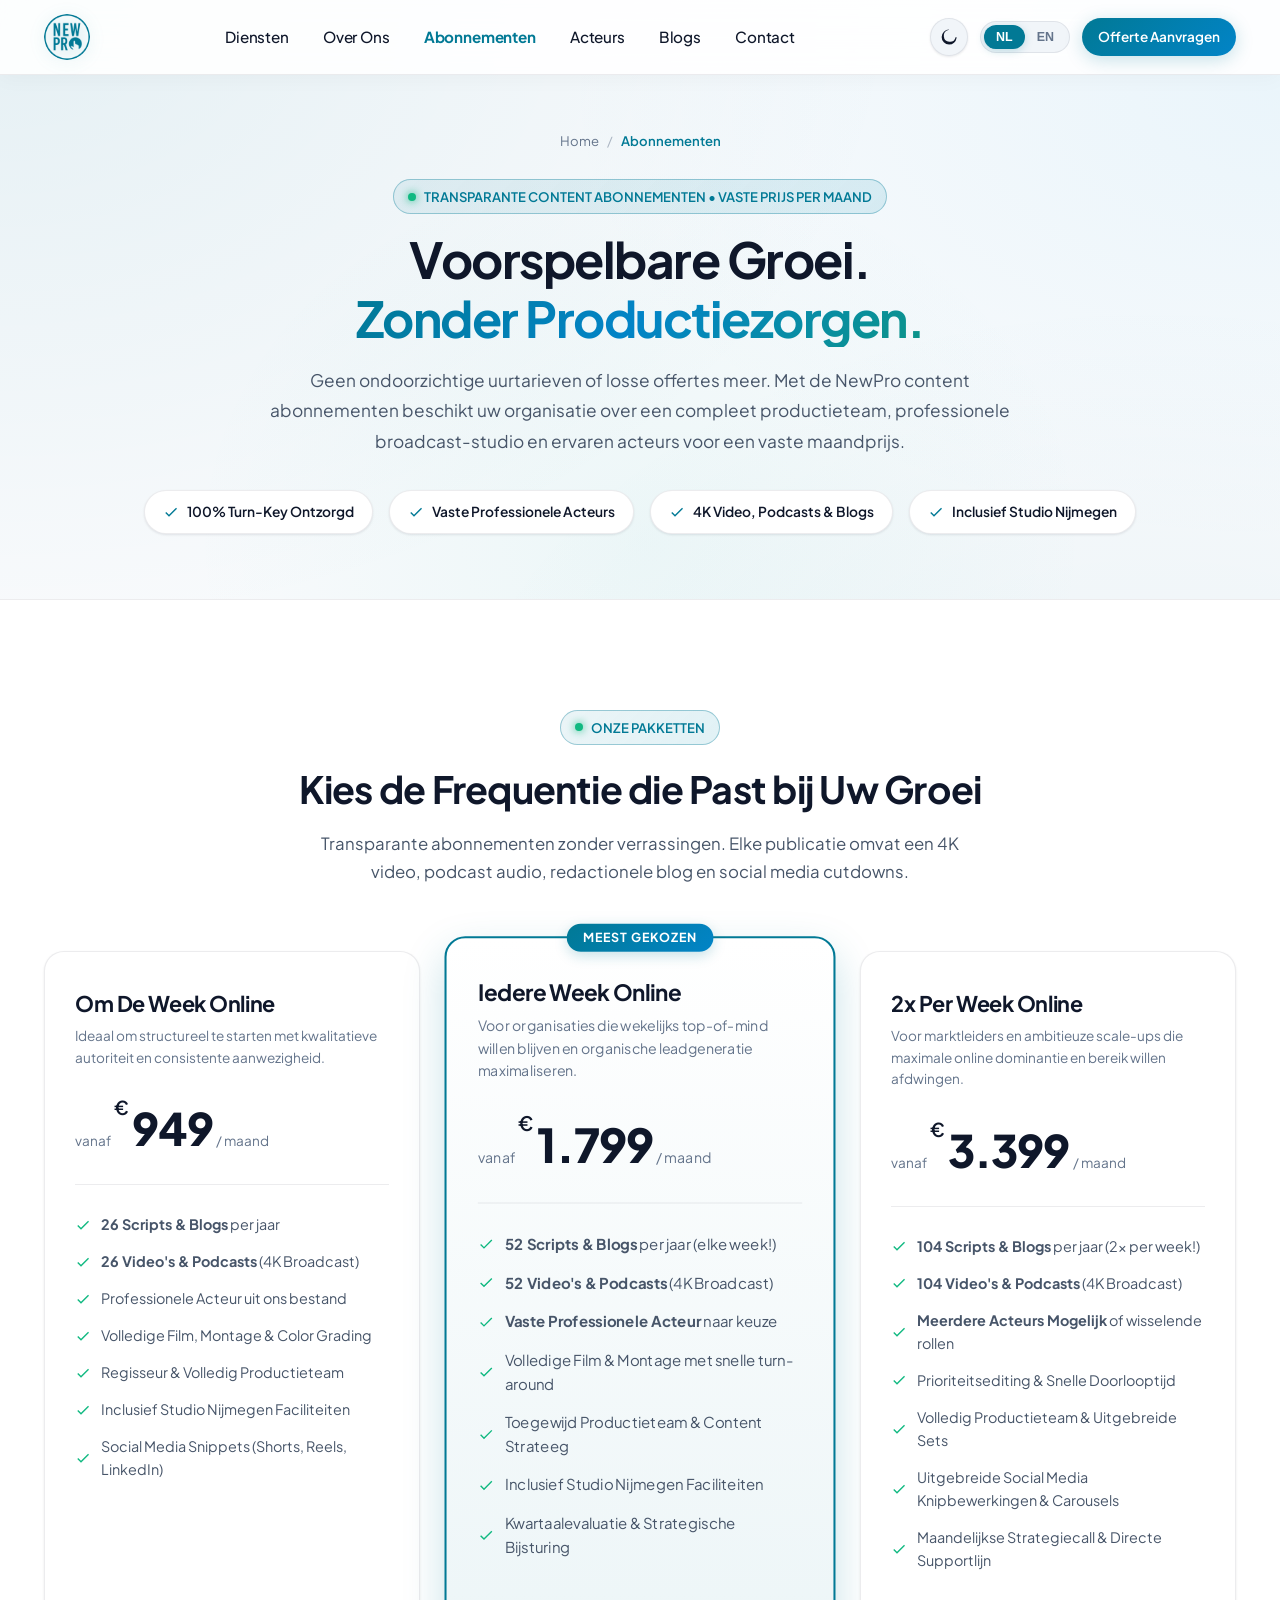
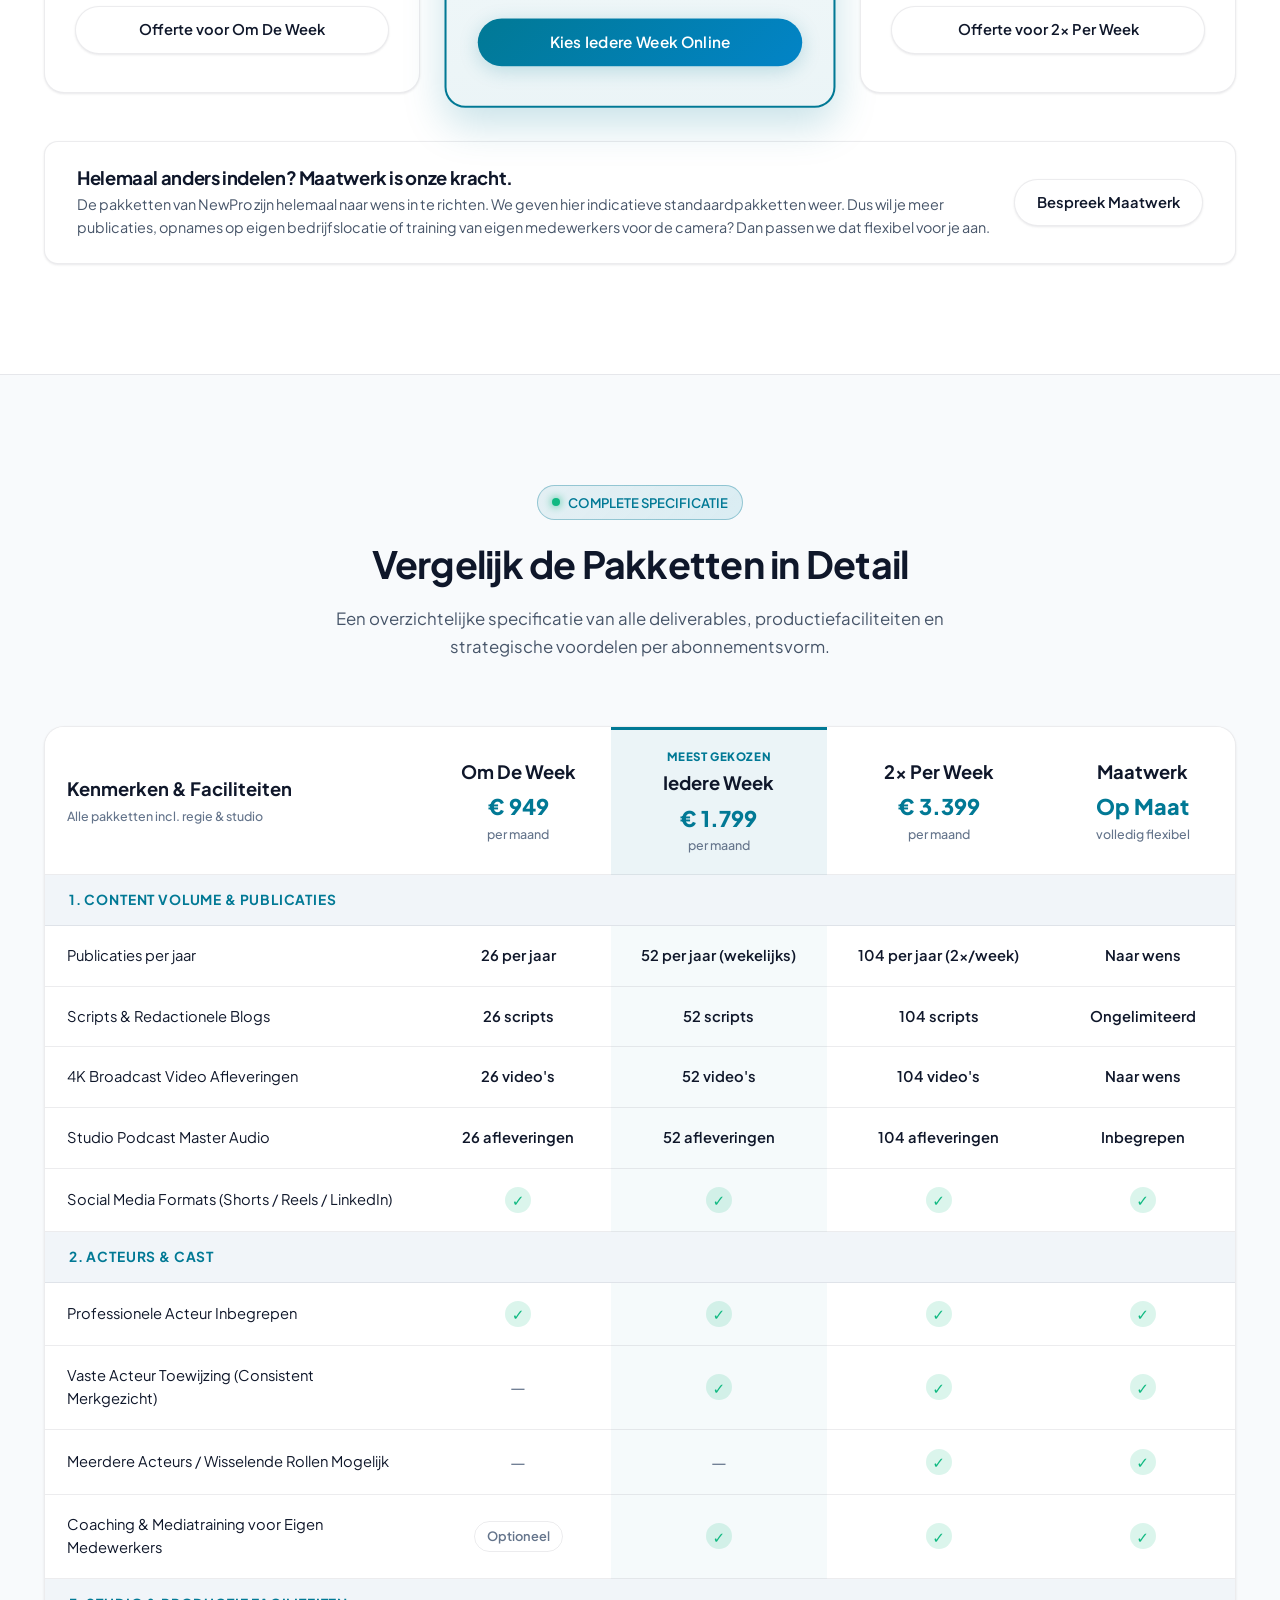
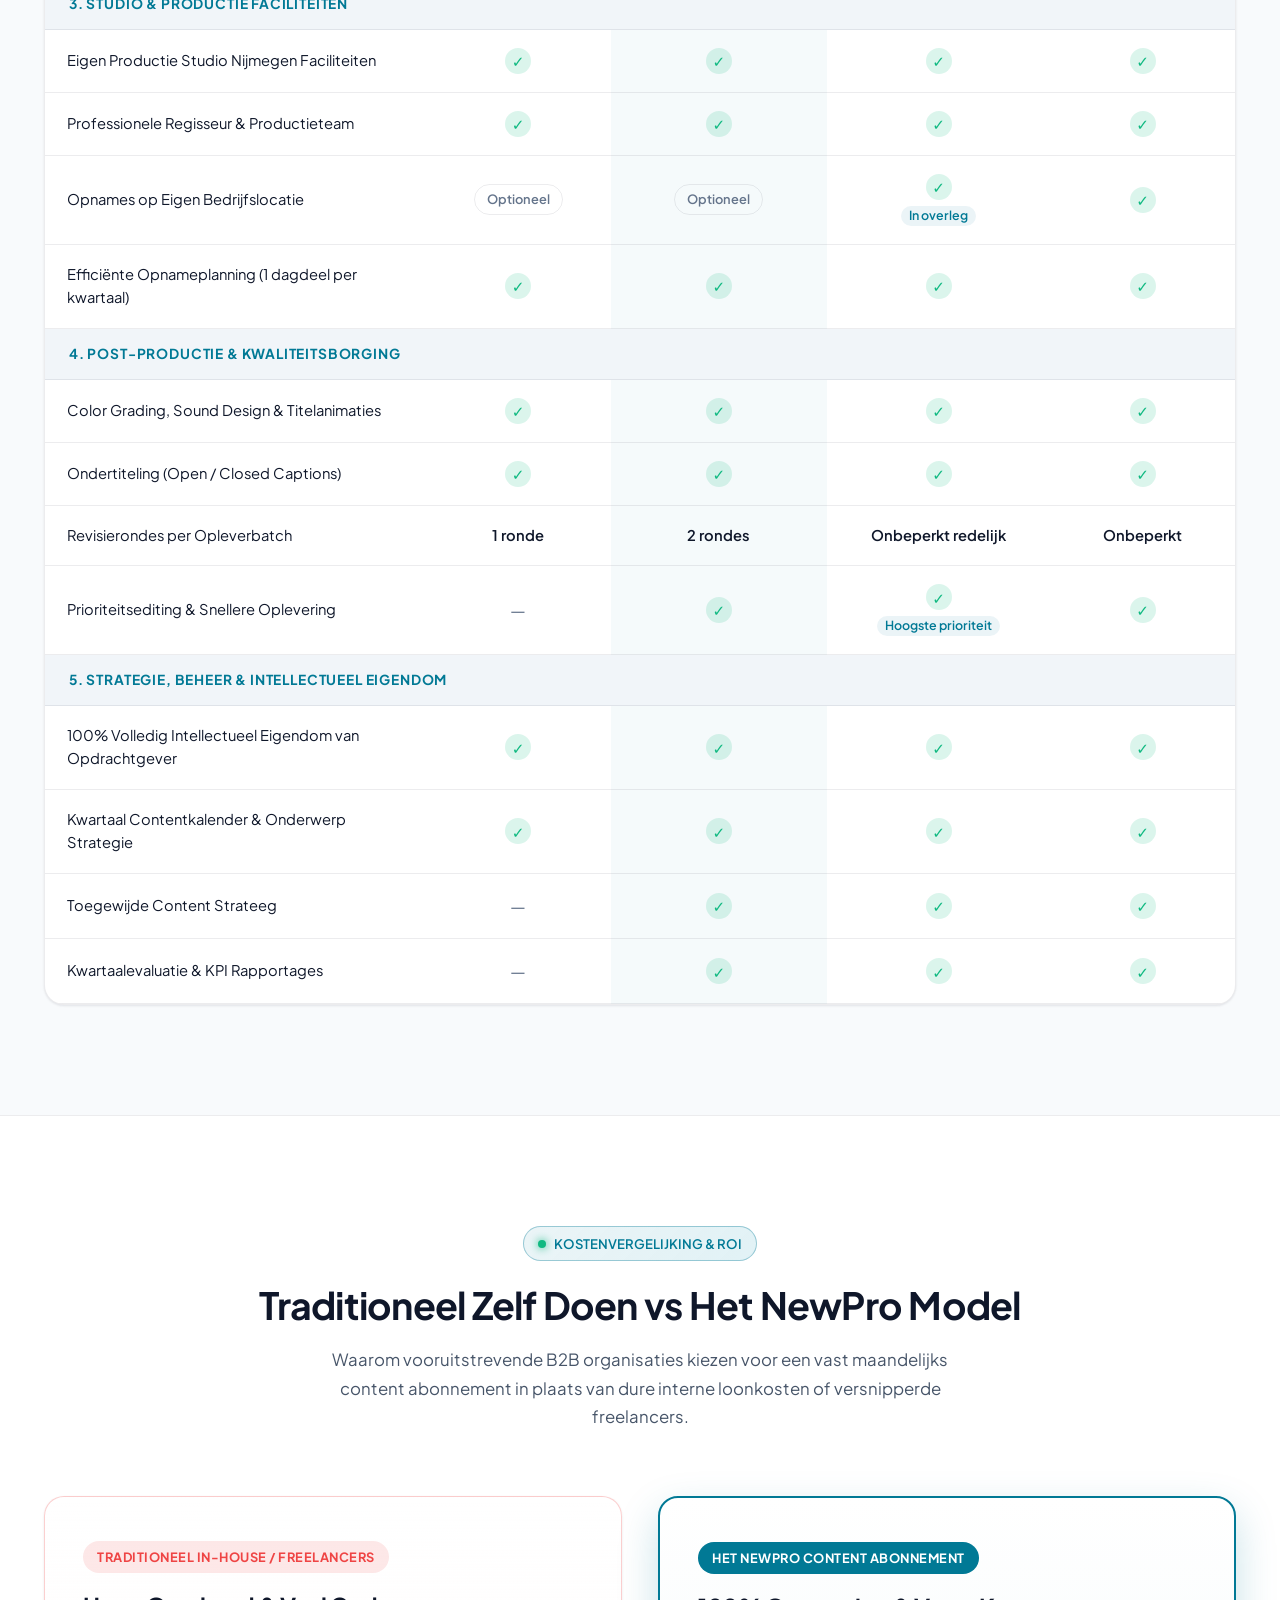
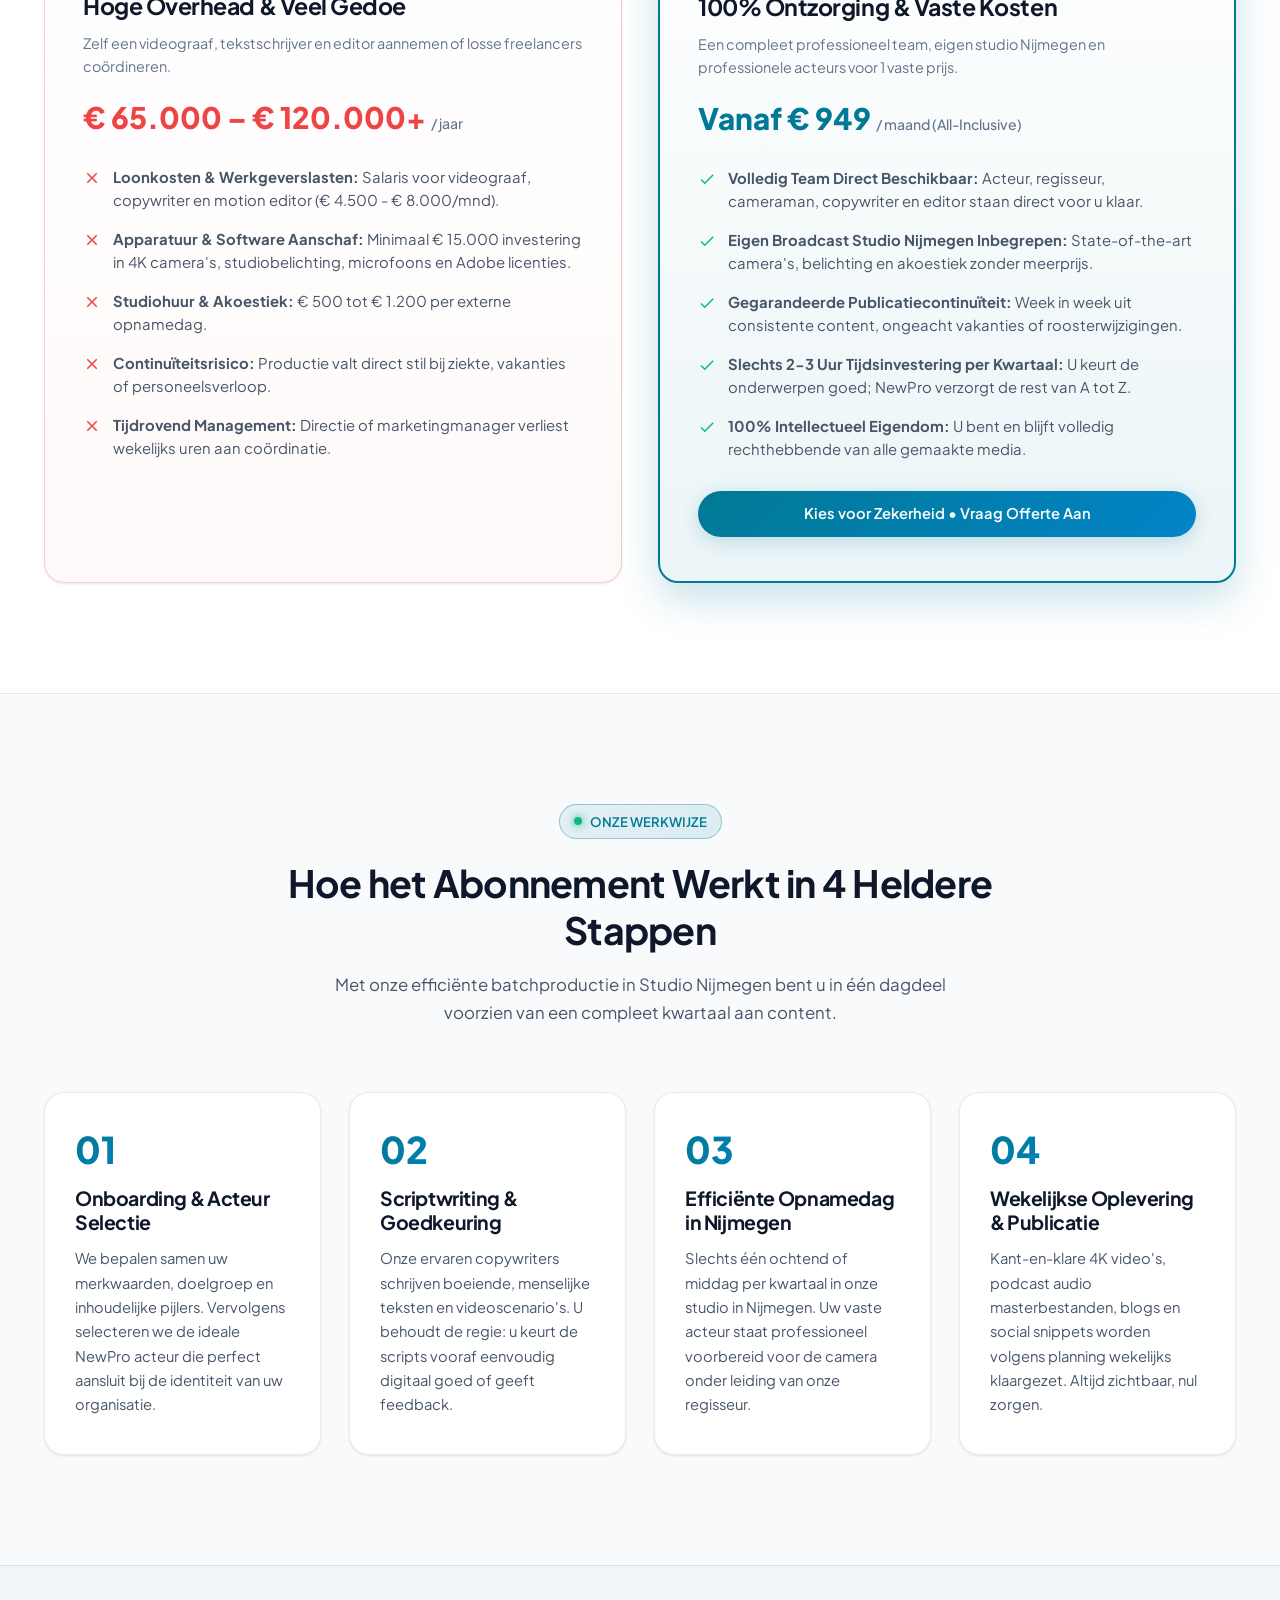
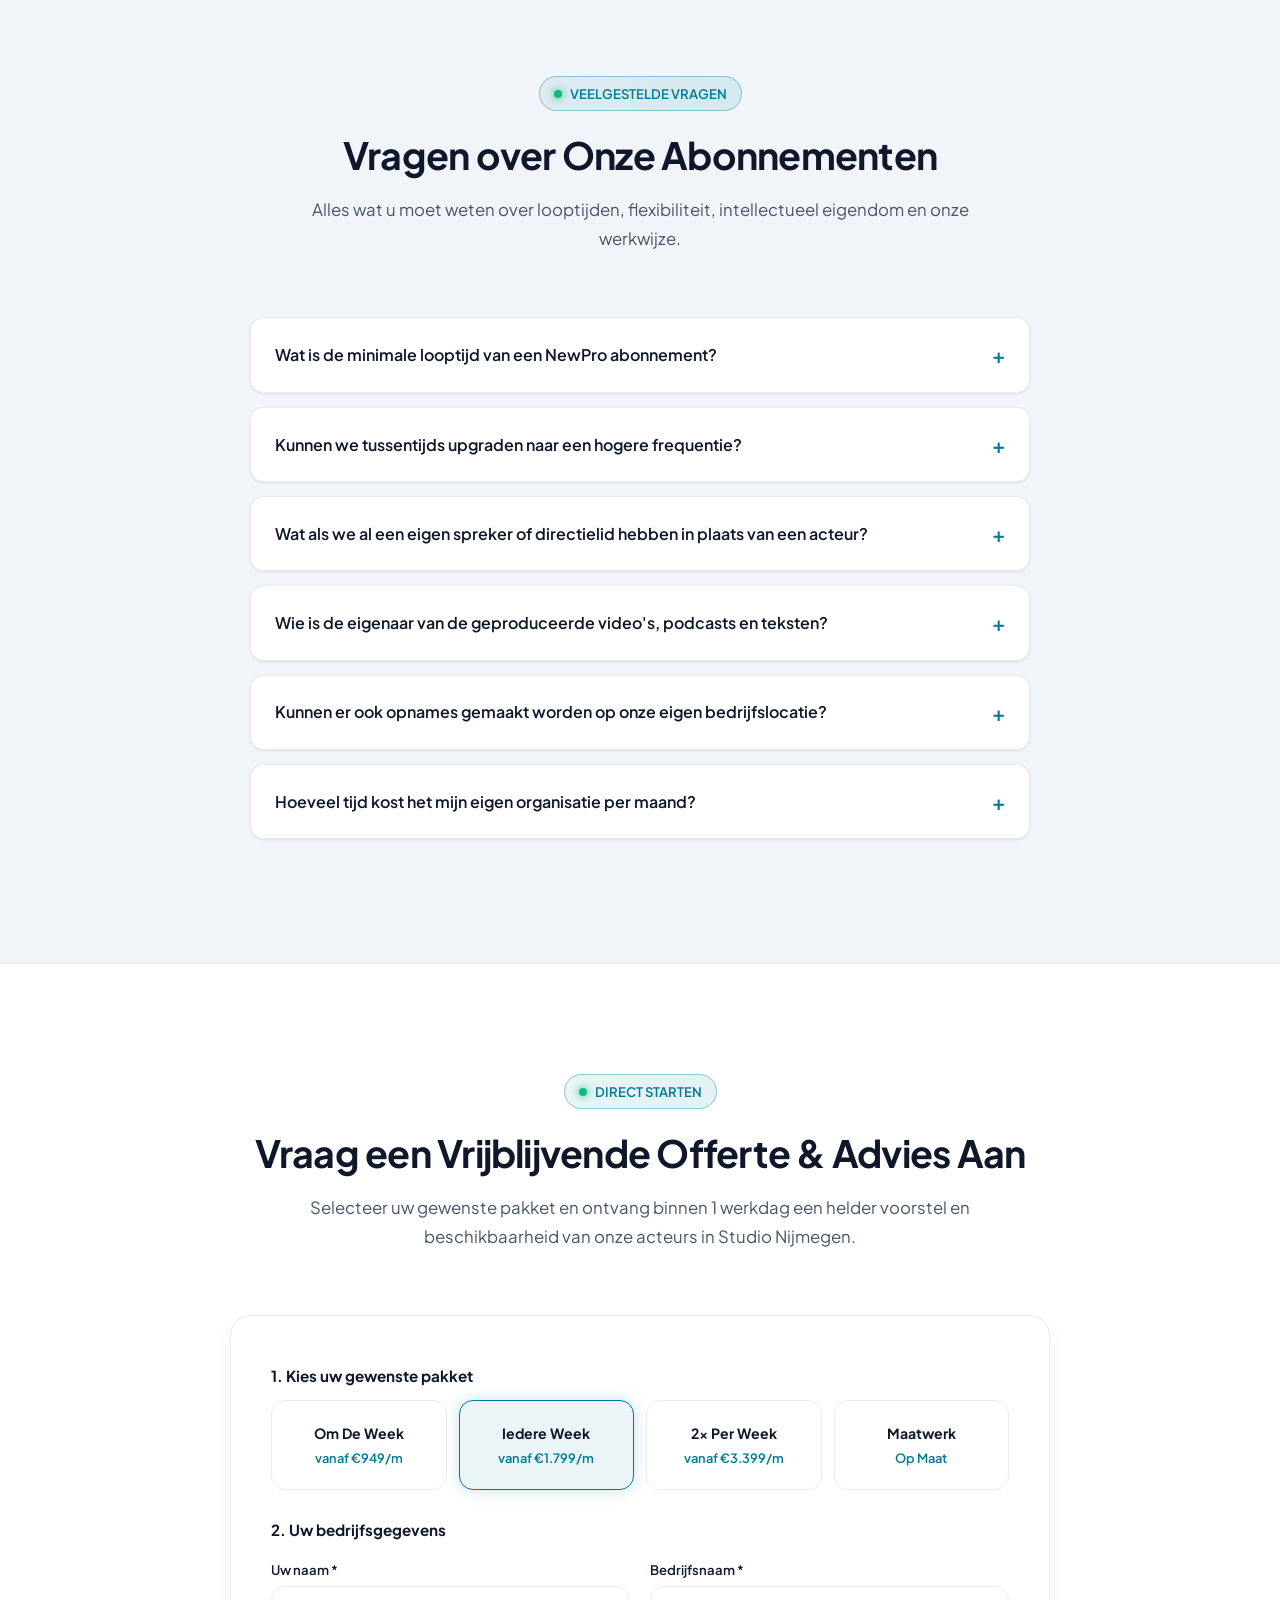
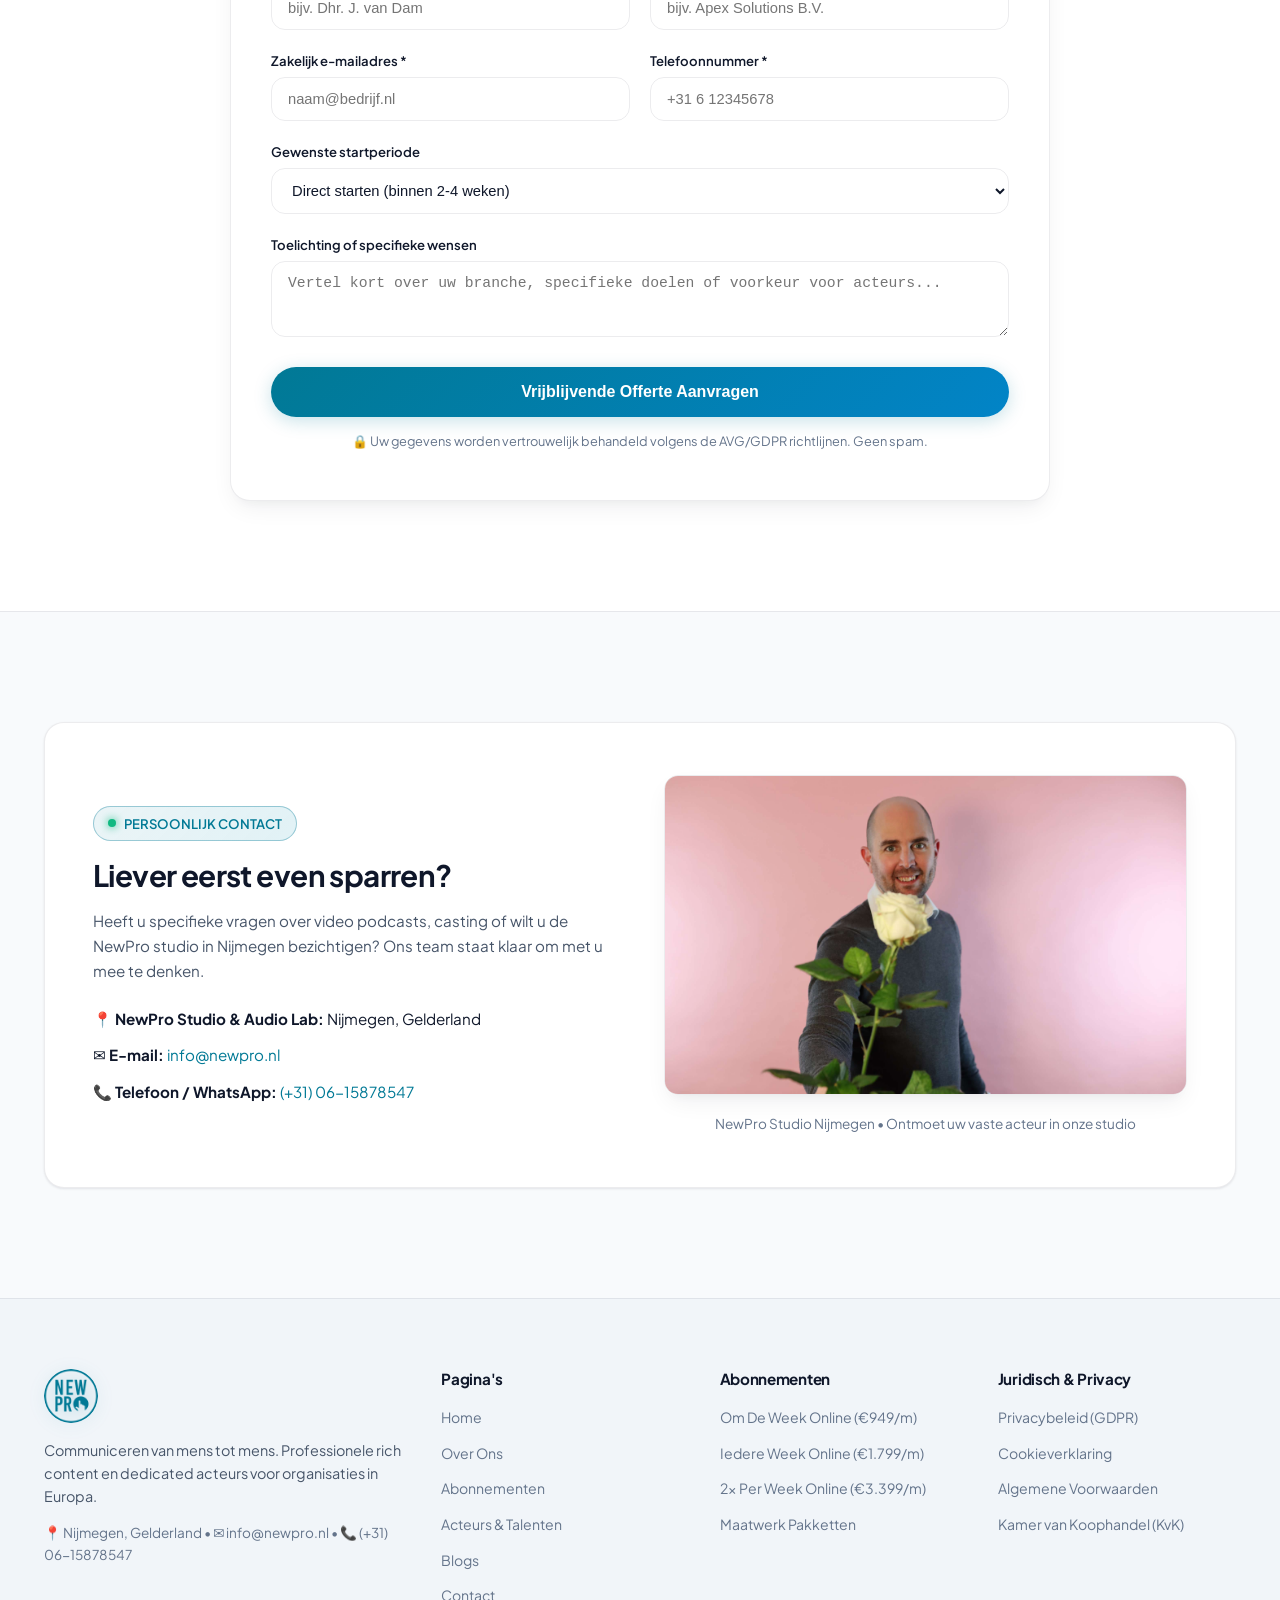
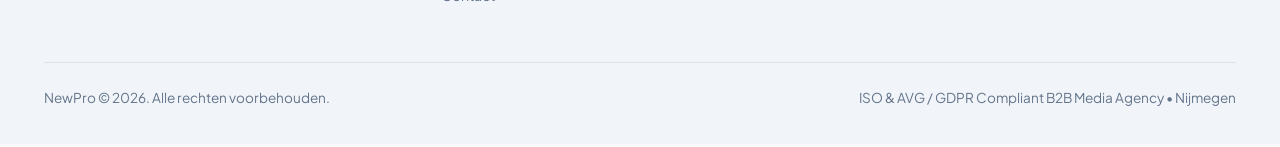
==== commit 4d71114b: "Remove ID language switcher, keep NL and EN" ====
--- a/abonnementen.html
+++ b/abonnementen.html
@@ -42,11 +42,10 @@
           <svg class="moon-icon" viewBox="0 0 24 24" width="18" height="18"><path fill="currentColor" d="M12.3 2a10 10 0 0 0-.19 20 10.04 10.04 0 0 0 9.95-8.7 1 1 0 0 0-1.2-1.1 8 8 0 1 1-9.66-9.66 1 1 0 0 0-1.1-1.2A9.94 9.94 0 0 0 12.3 2z"/></svg>
         </button>
 
-        <!-- Language Switcher: NL, EN, ID -->
+        <!-- Language Switcher: NL, EN -->
         <div class="lang-switcher">
           <button class="lang-btn active" data-lang="nl">NL</button>
           <button class="lang-btn" data-lang="en">EN</button>
-          <button class="lang-btn" data-lang="id">ID</button>
         </div>
 
         <a href="#offerte-form" class="btn btn-primary btn-sm" data-nl="Offerte Aanvragen" data-en="Request Quote" data-id="Minta Penawaran">Offerte Aanvragen</a>
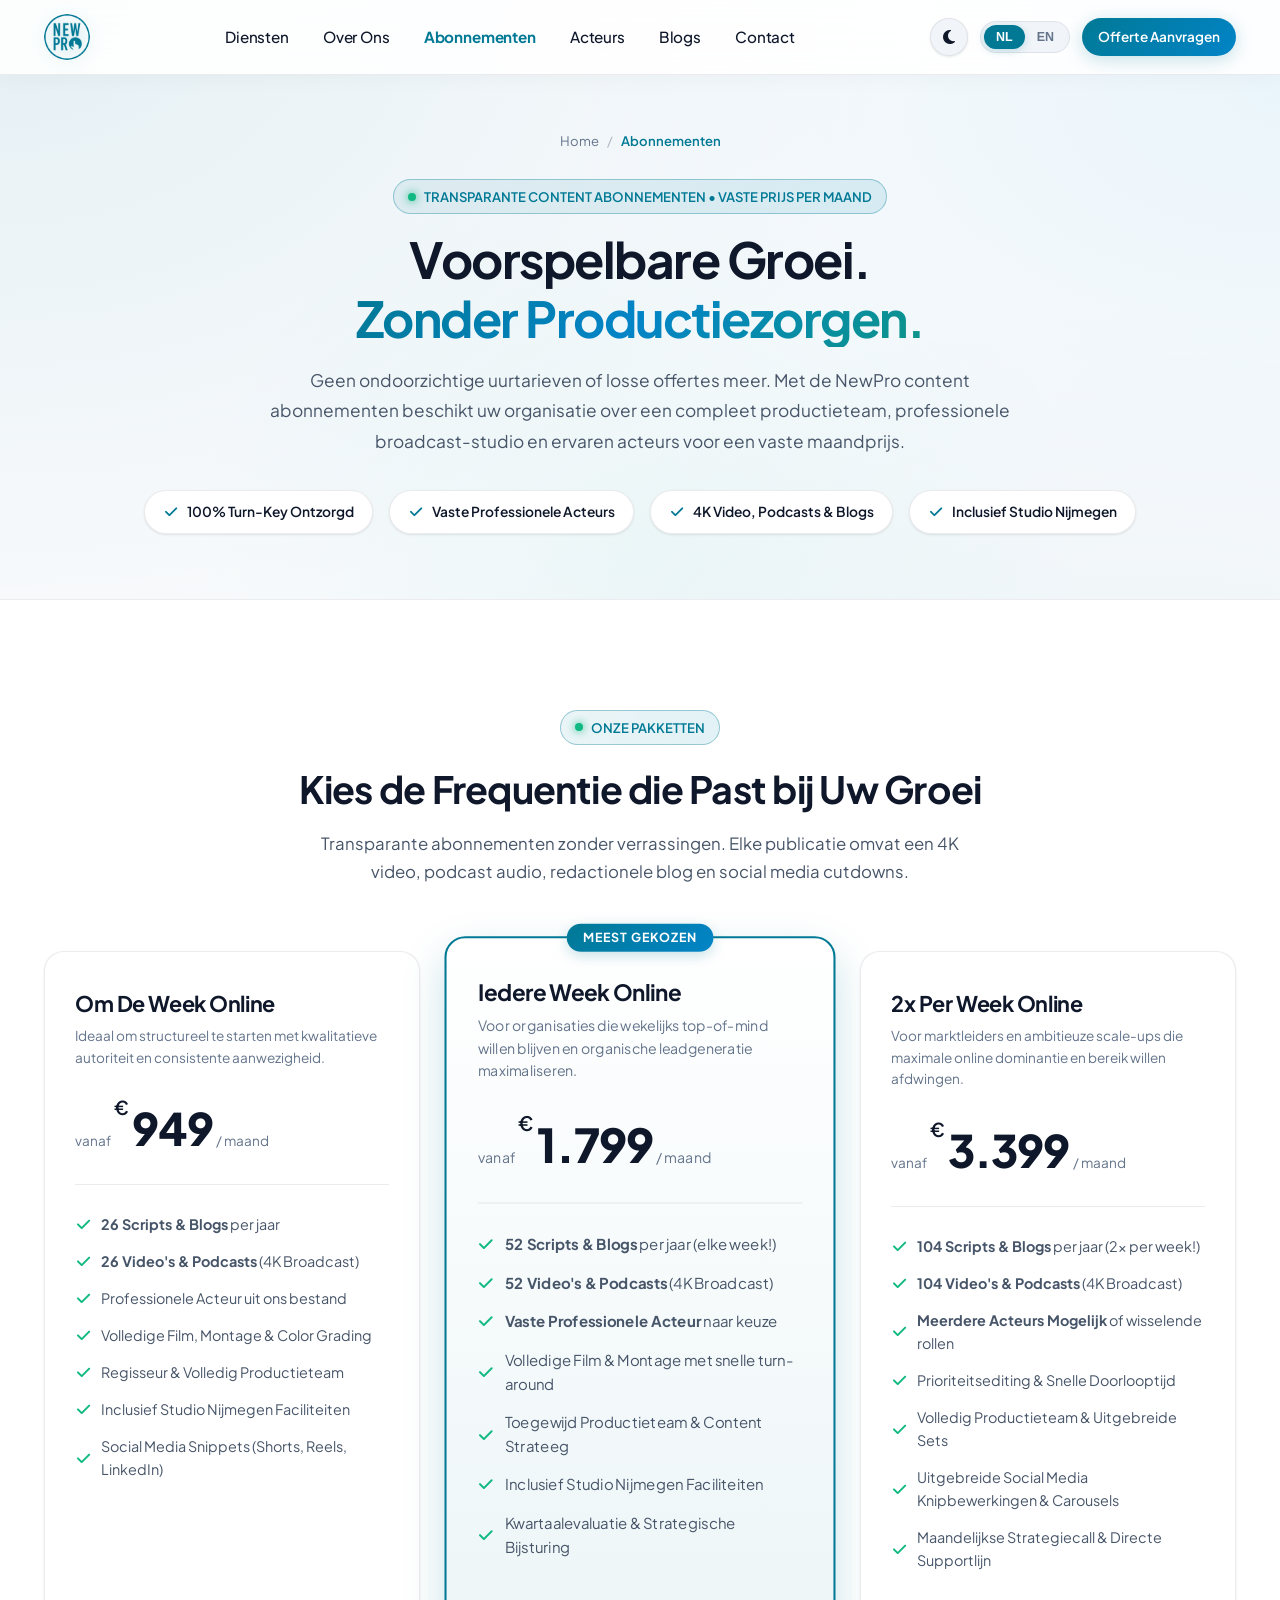
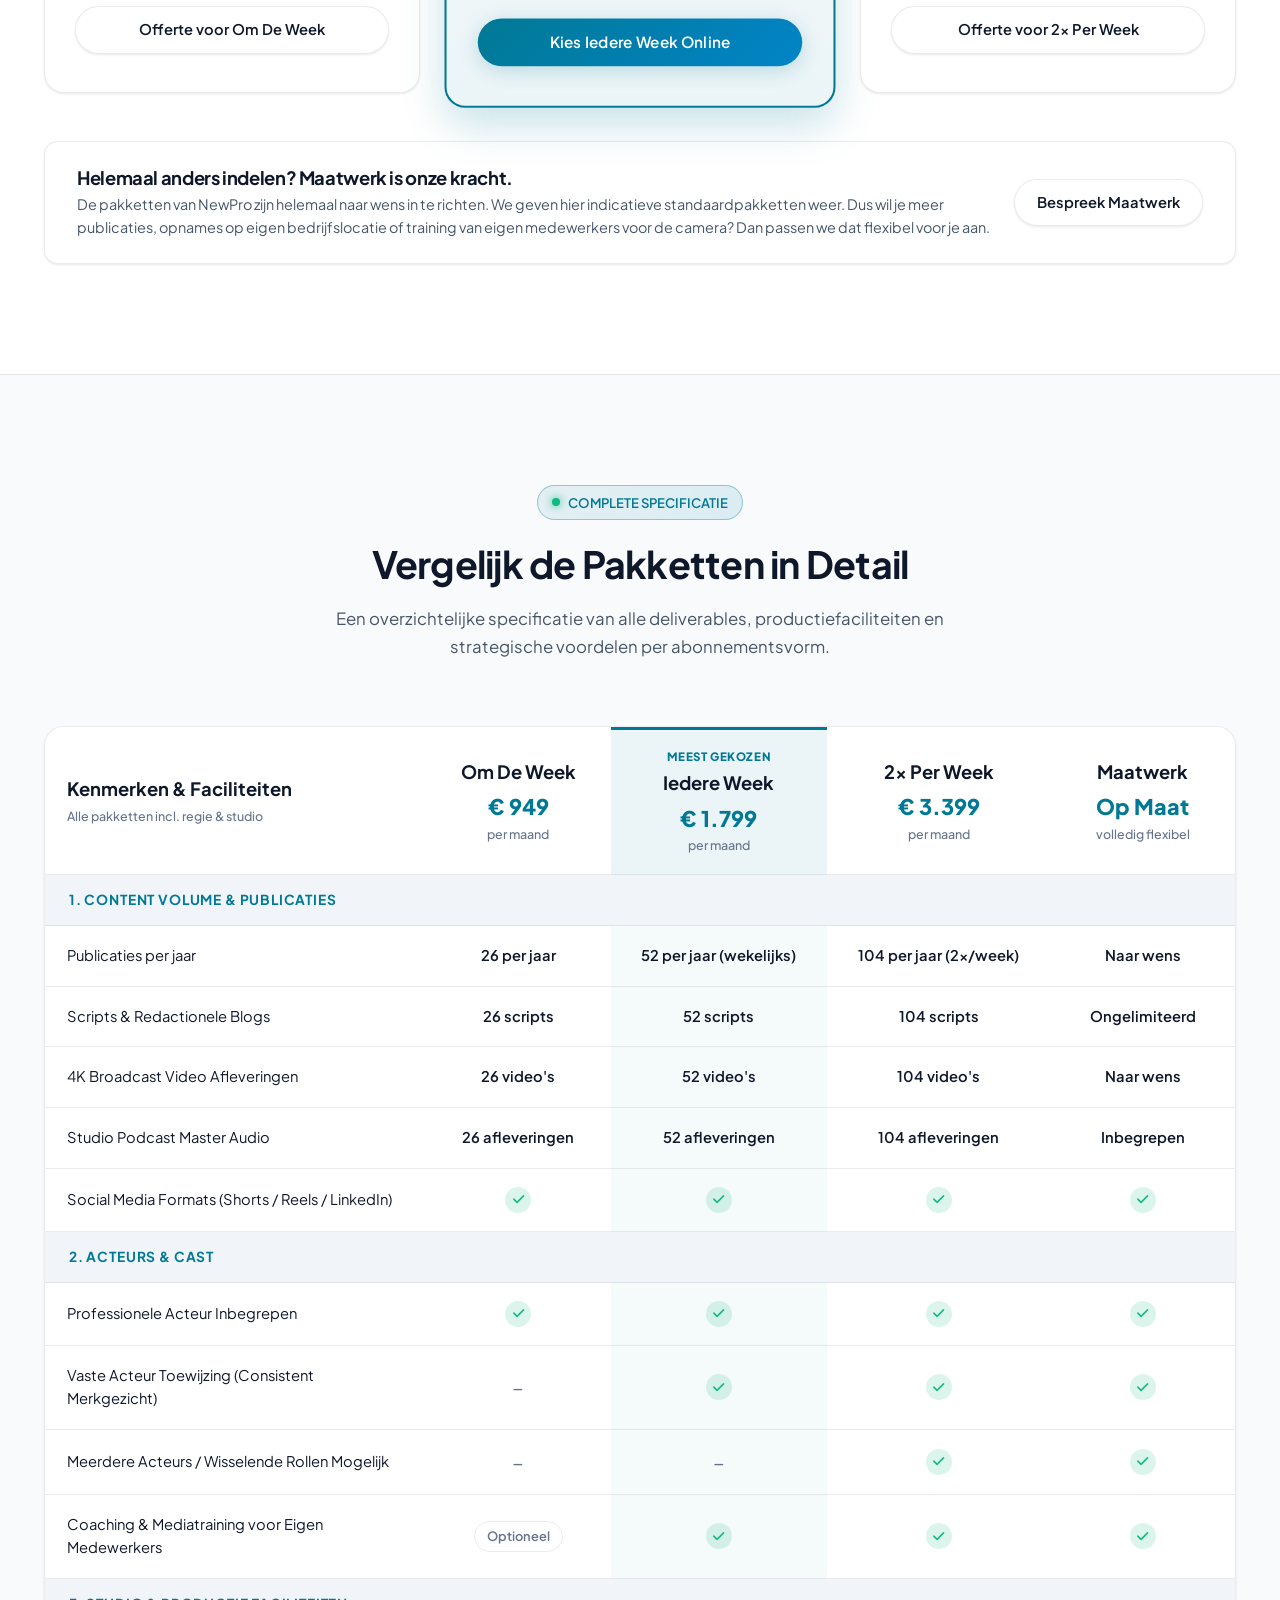
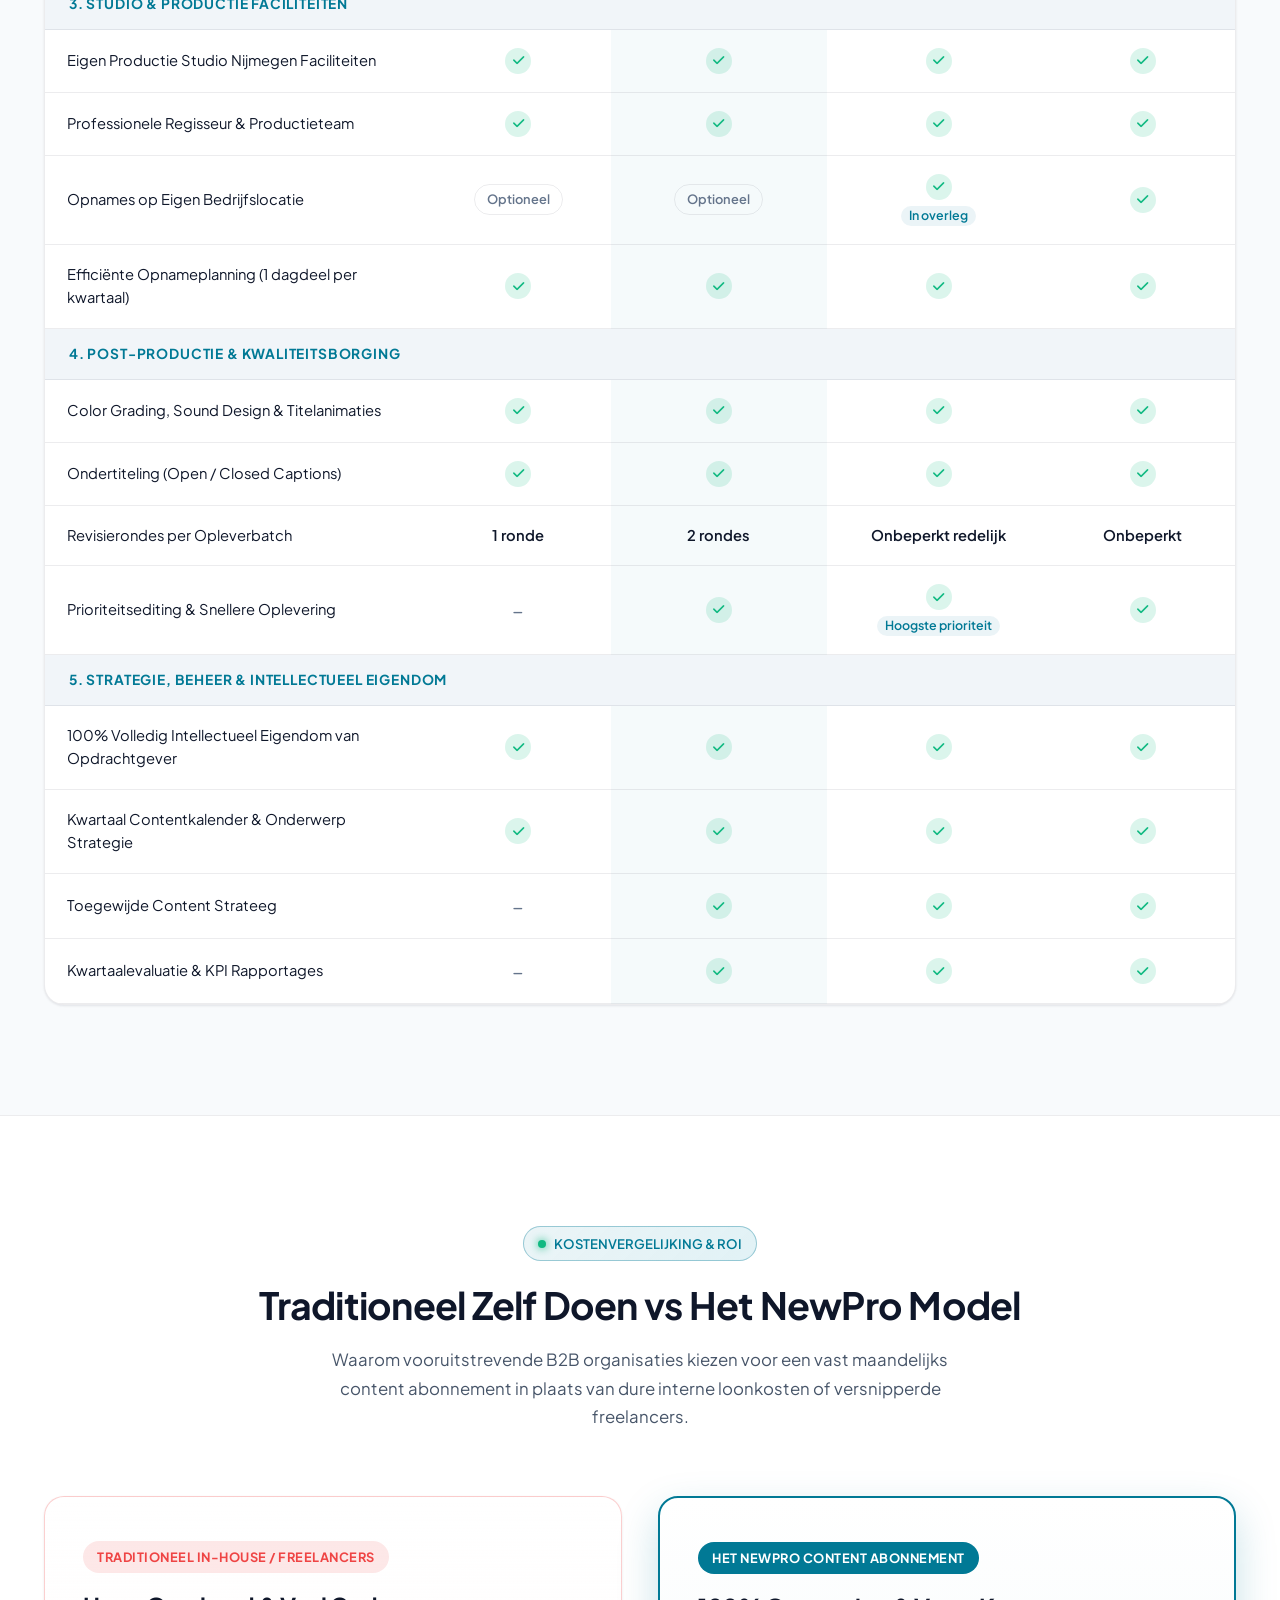
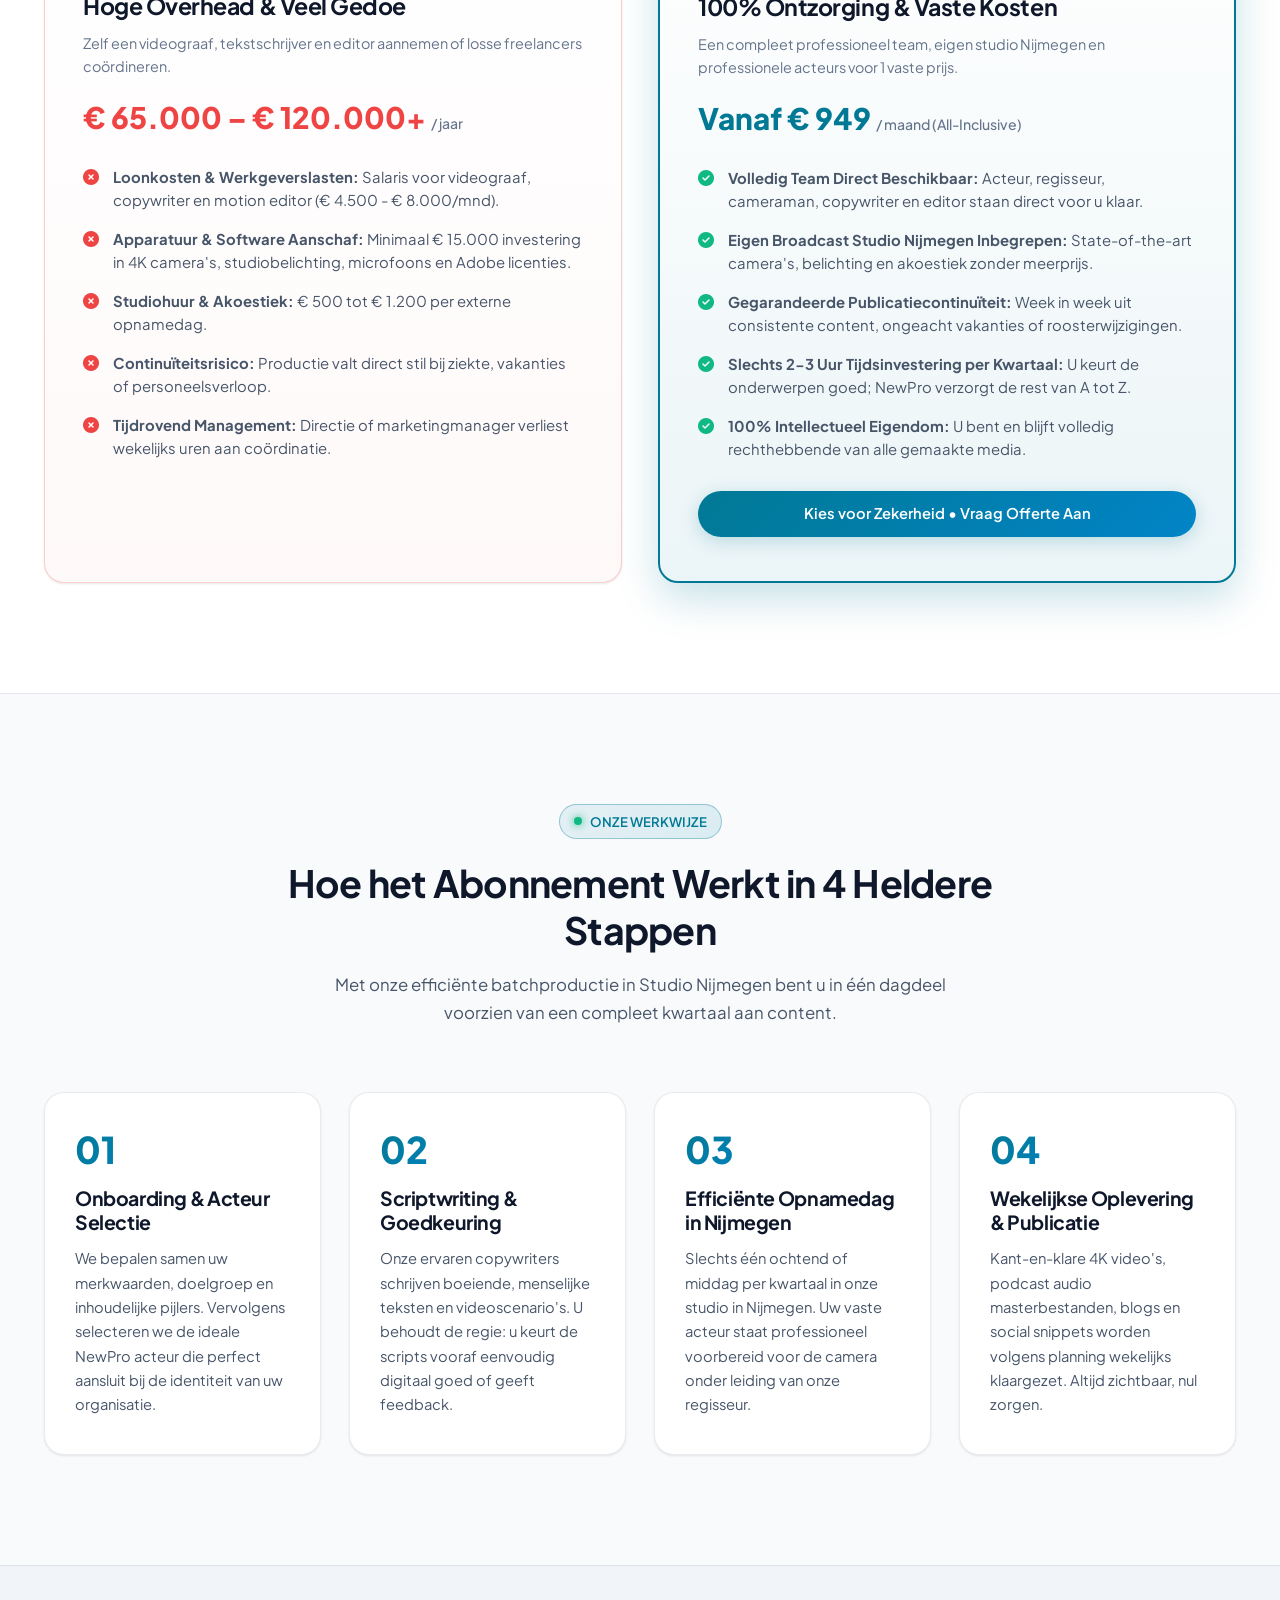
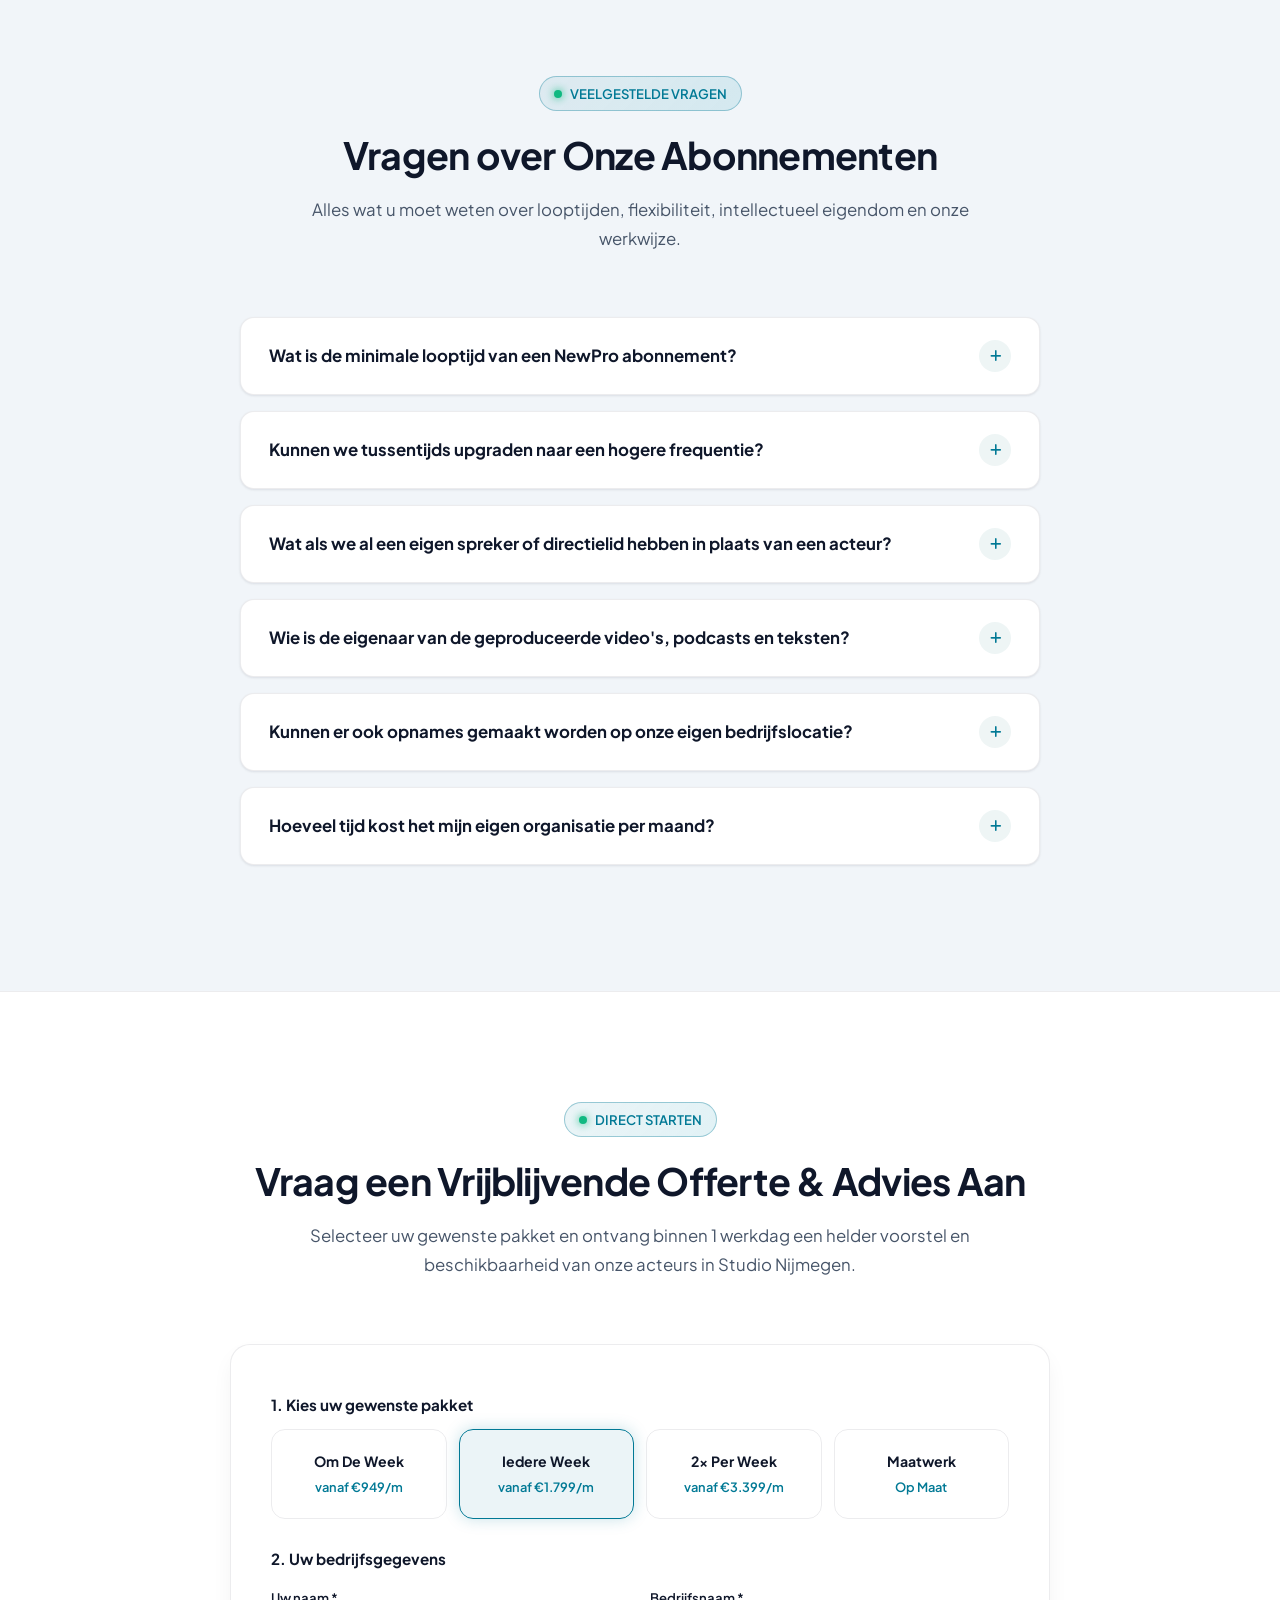
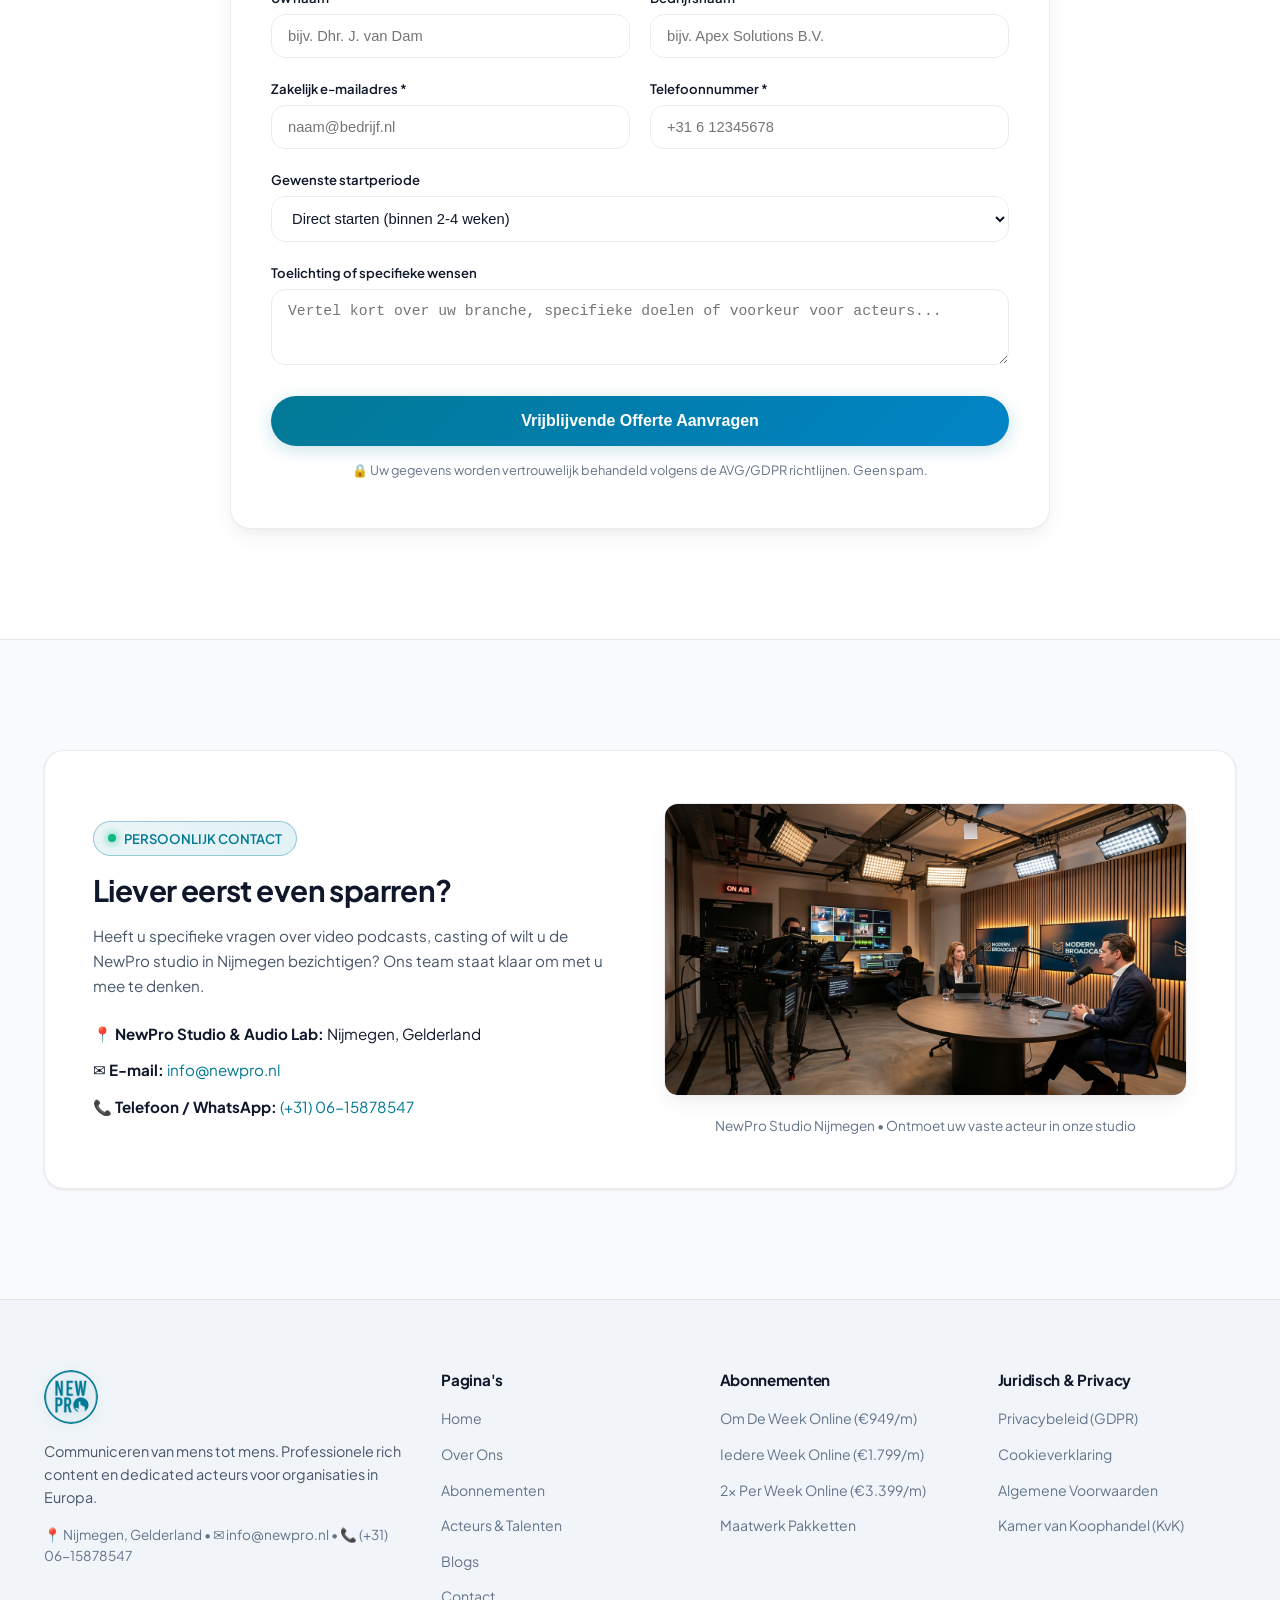
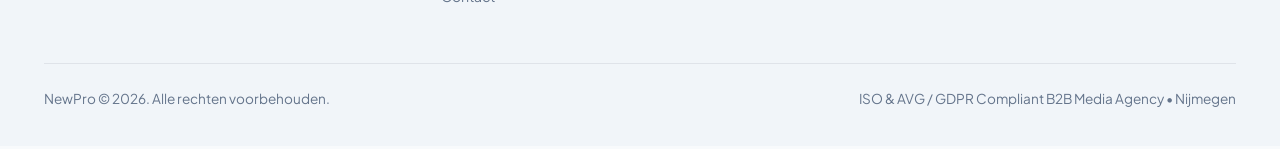
==== commit 2ade2285: "feat: replace all inline SVGs and emojis with Font Awesome icons across entire project" ====
--- a/abonnementen.html
+++ b/abonnementen.html
@@ -12,6 +12,9 @@
   <link rel="preconnect" href="https://fonts.googleapis.com">
   <link rel="preconnect" href="https://fonts.gstatic.com" crossorigin>
   <link href="https://fonts.googleapis.com/css2?family=Plus+Jakarta+Sans:wght@400;500;600;700;800&display=swap" rel="stylesheet">
+
+  <!-- Font Awesome Icons -->
+  <link rel="stylesheet" href="https://cdnjs.cloudflare.com/ajax/libs/font-awesome/6.5.1/css/all.min.css">
 
   <link rel="stylesheet" href="style.css">
 </head>
@@ -38,8 +41,8 @@
       <div class="nav-actions">
         <!-- Theme Toggle Switcher -->
         <button id="themeToggleBtn" class="theme-toggle-btn" aria-label="Toggle Light / Dark mode" title="Ganti Tema">
-          <svg class="sun-icon" viewBox="0 0 24 24" width="18" height="18"><path fill="currentColor" d="M12 7c-2.76 0-5 2.24-5 5s2.24 5 5 5 5-2.24 5-5-2.24-5-5-5zM2 13h2c.55 0 1-.45 1-1s-.45-1-1-1H2c-.55 0-1 .45-1 1s.45 1 1 1zm18 0h2c.55 0 1-.45 1-1s-.45-1-1-1h-2c-.55 0-1 .45-1 1s.45 1 1 1zM11 2v2c0 .55.45 1 1 1s1-.45 1-1V2c0-.55-.45-1-1-1s-1 .45-1 1zm0 18v2c0 .55.45 1 1 1s1-.45 1-1v-2c0-.55-.45-1-1-1s-1 .45-1 1zM5.99 4.58c-.39-.39-1.03-.39-1.41 0s-.39 1.03 0 1.41l1.06 1.06c.39.39 1.03.39 1.41 0s.39-1.03 0-1.41L5.99 4.58zm12.37 12.37c-.39-.39-1.03-.39-1.41 0s-.39 1.03 0 1.41l1.06 1.06c.39.39 1.03.39 1.41 0s.39-1.03 0-1.41l-1.06-1.06zm1.06-10.96c.39-.39.39-1.03 0-1.41s-1.03-.39-1.41 0l-1.06 1.06c-.39.39-.39 1.03 0 1.41s1.03.39 1.41 0l1.06-1.06zM7.05 18.36c.39-.39.39-1.03 0-1.41s-1.03-.39-1.41 0l-1.06 1.06c-.39.39-.39 1.03 0 1.41s1.03.39 1.41 0l1.06-1.06z"/></svg>
-          <svg class="moon-icon" viewBox="0 0 24 24" width="18" height="18"><path fill="currentColor" d="M12.3 2a10 10 0 0 0-.19 20 10.04 10.04 0 0 0 9.95-8.7 1 1 0 0 0-1.2-1.1 8 8 0 1 1-9.66-9.66 1 1 0 0 0-1.1-1.2A9.94 9.94 0 0 0 12.3 2z"/></svg>
+          <i class="fa-solid fa-sun sun-icon"></i>
+          <i class="fa-solid fa-moon moon-icon"></i>
         </button>
 
         <!-- Language Switcher: NL, EN -->
@@ -81,19 +84,19 @@
 
           <div class="hero-highlights-row">
             <div class="hero-pill-badge">
-              <svg viewBox="0 0 24 24"><path d="M9 16.17L4.83 12l-1.42 1.41L9 19 21 7l-1.41-1.41z"/></svg>
+              <i class="fa-solid fa-check hero-check-icon"></i>
               <span data-nl="100% Turn-Key Ontzorgd" data-en="100% Turn-Key Service" data-id="Layanan Tuntas 100%">100% Turn-Key Ontzorgd</span>
             </div>
             <div class="hero-pill-badge">
-              <svg viewBox="0 0 24 24"><path d="M9 16.17L4.83 12l-1.42 1.41L9 19 21 7l-1.41-1.41z"/></svg>
+              <i class="fa-solid fa-check hero-check-icon"></i>
               <span data-nl="Vaste Professionele Acteurs" data-en="Dedicated Professional Actors" data-id="Aktor Profesional Tetap">Vaste Professionele Acteurs</span>
             </div>
             <div class="hero-pill-badge">
-              <svg viewBox="0 0 24 24"><path d="M9 16.17L4.83 12l-1.42 1.41L9 19 21 7l-1.41-1.41z"/></svg>
+              <i class="fa-solid fa-check hero-check-icon"></i>
               <span data-nl="4K Video, Podcasts &amp; Blogs" data-en="4K Video, Podcasts &amp; Blogs" data-id="Video 4K, Podcast &amp; Blog">4K Video, Podcasts &amp; Blogs</span>
             </div>
             <div class="hero-pill-badge">
-              <svg viewBox="0 0 24 24"><path d="M9 16.17L4.83 12l-1.42 1.41L9 19 21 7l-1.41-1.41z"/></svg>
+              <i class="fa-solid fa-check hero-check-icon"></i>
               <span data-nl="Inclusief Studio Nijmegen" data-en="Studio Nijmegen Included" data-id="Termasuk Studio Nijmegen">Inclusief Studio Nijmegen</span>
             </div>
           </div>
@@ -135,31 +138,31 @@
 
               <ul class="plan-features-list">
                 <li>
-                  <svg viewBox="0 0 24 24"><path d="M9 16.17L4.83 12l-1.42 1.41L9 19 21 7l-1.41-1.41z"/></svg>
+                  <i class="fa-solid fa-check" style="color: #10b981;"></i>
                   <span data-nl="<strong>26 Scripts &amp; Blogs</strong> per jaar" data-en="<strong>26 Scripts &amp; Blogs</strong> per year" data-id="<strong>26 Naskah &amp; Artikel Blog</strong> per tahun"><strong>26 Scripts &amp; Blogs</strong> per jaar</span>
                 </li>
                 <li>
-                  <svg viewBox="0 0 24 24"><path d="M9 16.17L4.83 12l-1.42 1.41L9 19 21 7l-1.41-1.41z"/></svg>
+                  <i class="fa-solid fa-check" style="color: #10b981;"></i>
                   <span data-nl="<strong>26 Video's &amp; Podcasts</strong> (4K Broadcast)" data-en="<strong>26 Videos &amp; Podcasts</strong> (4K Broadcast)" data-id="<strong>26 Video &amp; Podcast</strong> (Kualitas 4K)"><strong>26 Video's &amp; Podcasts</strong> (4K Broadcast)</span>
                 </li>
                 <li>
-                  <svg viewBox="0 0 24 24"><path d="M9 16.17L4.83 12l-1.42 1.41L9 19 21 7l-1.41-1.41z"/></svg>
+                  <i class="fa-solid fa-check" style="color: #10b981;"></i>
                   <span data-nl="Professionele Acteur uit ons bestand" data-en="Professional Actor from our talent pool" data-id="Aktor Profesional dari database kami">Professionele Acteur uit ons bestand</span>
                 </li>
                 <li>
-                  <svg viewBox="0 0 24 24"><path d="M9 16.17L4.83 12l-1.42 1.41L9 19 21 7l-1.41-1.41z"/></svg>
+                  <i class="fa-solid fa-check" style="color: #10b981;"></i>
                   <span data-nl="Volledige Film, Montage &amp; Color Grading" data-en="Complete Filming, Editing &amp; Grading" data-id="Produksi Shooting, Editing &amp; Grading Lengkap">Volledige Film, Montage &amp; Color Grading</span>
                 </li>
                 <li>
-                  <svg viewBox="0 0 24 24"><path d="M9 16.17L4.83 12l-1.42 1.41L9 19 21 7l-1.41-1.41z"/></svg>
+                  <i class="fa-solid fa-check" style="color: #10b981;"></i>
                   <span data-nl="Regisseur &amp; Volledig Productieteam" data-en="Director &amp; Full Production Crew" data-id="Sutradara &amp; Tim Produksi Terpadu">Regisseur &amp; Volledig Productieteam</span>
                 </li>
                 <li>
-                  <svg viewBox="0 0 24 24"><path d="M9 16.17L4.83 12l-1.42 1.41L9 19 21 7l-1.41-1.41z"/></svg>
+                  <i class="fa-solid fa-check" style="color: #10b981;"></i>
                   <span data-nl="Inclusief Studio Nijmegen Faciliteiten" data-en="Studio Nijmegen Facilities Included" data-id="Termasuk Fasilitas Studio Nijmegen">Inclusief Studio Nijmegen Faciliteiten</span>
                 </li>
                 <li>
-                  <svg viewBox="0 0 24 24"><path d="M9 16.17L4.83 12l-1.42 1.41L9 19 21 7l-1.41-1.41z"/></svg>
+                  <i class="fa-solid fa-check" style="color: #10b981;"></i>
                   <span data-nl="Social Media Snippets (Shorts, Reels, LinkedIn)" data-en="Social Media Snippets (Shorts, Reels, LinkedIn)" data-id="Cuplikan Media Sosial (Reels, TikTok, LinkedIn)">Social Media Snippets (Shorts, Reels, LinkedIn)</span>
                 </li>
               </ul>
@@ -186,31 +189,31 @@
 
               <ul class="plan-features-list">
                 <li>
-                  <svg viewBox="0 0 24 24"><path d="M9 16.17L4.83 12l-1.42 1.41L9 19 21 7l-1.41-1.41z"/></svg>
+                  <i class="fa-solid fa-check" style="color: #10b981;"></i>
                   <span data-nl="<strong>52 Scripts &amp; Blogs</strong> per jaar (elke week!)" data-en="<strong>52 Scripts &amp; Blogs</strong> per year (every week!)" data-id="<strong>52 Naskah &amp; Artikel Blog</strong> per tahun (tiap minggu!)"><strong>52 Scripts &amp; Blogs</strong> per jaar (elke week!)</span>
                 </li>
                 <li>
-                  <svg viewBox="0 0 24 24"><path d="M9 16.17L4.83 12l-1.42 1.41L9 19 21 7l-1.41-1.41z"/></svg>
+                  <i class="fa-solid fa-check" style="color: #10b981;"></i>
                   <span data-nl="<strong>52 Video's &amp; Podcasts</strong> (4K Broadcast)" data-en="<strong>52 Videos &amp; Podcasts</strong> (4K Broadcast)" data-id="<strong>52 Video &amp; Podcast</strong> (Kualitas 4K)"><strong>52 Video's &amp; Podcasts</strong> (4K Broadcast)</span>
                 </li>
                 <li>
-                  <svg viewBox="0 0 24 24"><path d="M9 16.17L4.83 12l-1.42 1.41L9 19 21 7l-1.41-1.41z"/></svg>
+                  <i class="fa-solid fa-check" style="color: #10b981;"></i>
                   <span data-nl="<strong>Vaste Professionele Acteur</strong> naar keuze" data-en="<strong>Dedicated Professional Actor</strong> of your choice" data-id="<strong>Aktor Profesional Tetap</strong> pilihan Anda"><strong>Vaste Professionele Acteur</strong> naar keuze</span>
                 </li>
                 <li>
-                  <svg viewBox="0 0 24 24"><path d="M9 16.17L4.83 12l-1.42 1.41L9 19 21 7l-1.41-1.41z"/></svg>
+                  <i class="fa-solid fa-check" style="color: #10b981;"></i>
                   <span data-nl="Volledige Film &amp; Montage met snelle turn-around" data-en="Complete Film &amp; Editing with rapid turn-around" data-id="Produksi &amp; Editing dengan proses cepat">Volledige Film &amp; Montage met snelle turn-around</span>
                 </li>
                 <li>
-                  <svg viewBox="0 0 24 24"><path d="M9 16.17L4.83 12l-1.42 1.41L9 19 21 7l-1.41-1.41z"/></svg>
+                  <i class="fa-solid fa-check" style="color: #10b981;"></i>
                   <span data-nl="Toegewijd Productieteam &amp; Content Strateeg" data-en="Dedicated Production Team &amp; Content Strategist" data-id="Tim Produksi Berdedikasi &amp; Ahli Strategi Konten">Toegewijd Productieteam &amp; Content Strateeg</span>
                 </li>
                 <li>
-                  <svg viewBox="0 0 24 24"><path d="M9 16.17L4.83 12l-1.42 1.41L9 19 21 7l-1.41-1.41z"/></svg>
+                  <i class="fa-solid fa-check" style="color: #10b981;"></i>
                   <span data-nl="Inclusief Studio Nijmegen Faciliteiten" data-en="Studio Nijmegen Facilities Included" data-id="Termasuk Fasilitas Studio Nijmegen">Inclusief Studio Nijmegen Faciliteiten</span>
                 </li>
                 <li>
-                  <svg viewBox="0 0 24 24"><path d="M9 16.17L4.83 12l-1.42 1.41L9 19 21 7l-1.41-1.41z"/></svg>
+                  <i class="fa-solid fa-check" style="color: #10b981;"></i>
                   <span data-nl="Kwartaalevaluatie &amp; Strategische Bijsturing" data-en="Quarterly Review &amp; Strategic Refinement" data-id="Evaluasi Kuartalan &amp; Penajaman Strategi">Kwartaalevaluatie &amp; Strategische Bijsturing</span>
                 </li>
               </ul>
@@ -236,31 +239,31 @@
 
               <ul class="plan-features-list">
                 <li>
-                  <svg viewBox="0 0 24 24"><path d="M9 16.17L4.83 12l-1.42 1.41L9 19 21 7l-1.41-1.41z"/></svg>
+                  <i class="fa-solid fa-check" style="color: #10b981;"></i>
                   <span data-nl="<strong>104 Scripts &amp; Blogs</strong> per jaar (2x per week!)" data-en="<strong>104 Scripts &amp; Blogs</strong> per year (2x per week!)" data-id="<strong>104 Naskah &amp; Artikel Blog</strong> per tahun (2x seminggu!)"><strong>104 Scripts &amp; Blogs</strong> per jaar (2x per week!)</span>
                 </li>
                 <li>
-                  <svg viewBox="0 0 24 24"><path d="M9 16.17L4.83 12l-1.42 1.41L9 19 21 7l-1.41-1.41z"/></svg>
+                  <i class="fa-solid fa-check" style="color: #10b981;"></i>
                   <span data-nl="<strong>104 Video's &amp; Podcasts</strong> (4K Broadcast)" data-en="<strong>104 Videos &amp; Podcasts</strong> (4K Broadcast)" data-id="<strong>104 Video &amp; Podcast</strong> (Kualitas 4K)"><strong>104 Video's &amp; Podcasts</strong> (4K Broadcast)</span>
                 </li>
                 <li>
-                  <svg viewBox="0 0 24 24"><path d="M9 16.17L4.83 12l-1.42 1.41L9 19 21 7l-1.41-1.41z"/></svg>
+                  <i class="fa-solid fa-check" style="color: #10b981;"></i>
                   <span data-nl="<strong>Meerdere Acteurs Mogelijk</strong> of wisselende rollen" data-en="<strong>Multiple Actors Supported</strong> or alternate roles" data-id="<strong>Dapat Menggunakan Beberapa Aktor</strong>"><strong>Meerdere Acteurs Mogelijk</strong> of wisselende rollen</span>
                 </li>
                 <li>
-                  <svg viewBox="0 0 24 24"><path d="M9 16.17L4.83 12l-1.42 1.41L9 19 21 7l-1.41-1.41z"/></svg>
+                  <i class="fa-solid fa-check" style="color: #10b981;"></i>
                   <span data-nl="Prioriteitsediting &amp; Snelle Doorlooptijd" data-en="Priority Editing &amp; Expedited Delivery" data-id="Prioritas Editing &amp; Pengiriman Lebih Cepat">Prioriteitsediting &amp; Snelle Doorlooptijd</span>
                 </li>
                 <li>
-                  <svg viewBox="0 0 24 24"><path d="M9 16.17L4.83 12l-1.42 1.41L9 19 21 7l-1.41-1.41z"/></svg>
+                  <i class="fa-solid fa-check" style="color: #10b981;"></i>
                   <span data-nl="Volledig Productieteam &amp; Uitgebreide Sets" data-en="Full Production Crew &amp; Multi-Set Access" data-id="Tim Produksi Lengkap &amp; Akses Multi-Set">Volledig Productieteam &amp; Uitgebreide Sets</span>
                 </li>
                 <li>
-                  <svg viewBox="0 0 24 24"><path d="M9 16.17L4.83 12l-1.42 1.41L9 19 21 7l-1.41-1.41z"/></svg>
+                  <i class="fa-solid fa-check" style="color: #10b981;"></i>
                   <span data-nl="Uitgebreide Social Media Knipbewerkingen &amp; Carousels" data-en="Comprehensive Social Cutdowns &amp; Carousels" data-id="Paket Konten Carousel &amp; Cuplikan Lengkap">Uitgebreide Social Media Knipbewerkingen &amp; Carousels</span>
                 </li>
                 <li>
-                  <svg viewBox="0 0 24 24"><path d="M9 16.17L4.83 12l-1.42 1.41L9 19 21 7l-1.41-1.41z"/></svg>
+                  <i class="fa-solid fa-check" style="color: #10b981;"></i>
                   <span data-nl="Maandelijkse Strategiecall &amp; Directe Supportlijn" data-en="Monthly Strategy Call &amp; Direct Priority Line" data-id="Sesi Konsultasi Strategi Bulanan &amp; Jalur Khusus">Maandelijkse Strategiecall &amp; Directe Supportlijn</span>
                 </li>
               </ul>
@@ -365,10 +368,10 @@
               </tr>
               <tr>
                 <td data-nl="Social Media Formats (Shorts / Reels / LinkedIn)" data-en="Social Media Cutdowns (Shorts / Reels / LinkedIn)" data-id="Format Cuplikan Media Sosial (Reels / TikTok / LinkedIn)">Social Media Formats (Shorts / Reels / LinkedIn)</td>
-                <td><span class="matrix-check">✓</span></td>
-                <td class="col-highlight"><span class="matrix-check">✓</span></td>
-                <td><span class="matrix-check">✓</span></td>
-                <td><span class="matrix-check">✓</span></td>
+                <td><span class="matrix-check"><i class="fa-solid fa-check"></i></span></td>
+                <td class="col-highlight"><span class="matrix-check"><i class="fa-solid fa-check"></i></span></td>
+                <td><span class="matrix-check"><i class="fa-solid fa-check"></i></span></td>
+                <td><span class="matrix-check"><i class="fa-solid fa-check"></i></span></td>
               </tr>
 
               <!-- Category 2: Talent & Cast -->
@@ -377,31 +380,31 @@
               </tr>
               <tr>
                 <td data-nl="Professionele Acteur Inbegrepen" data-en="Professional Actor Included" data-id="Aktor Profesional Termasuk">Professionele Acteur Inbegrepen</td>
-                <td><span class="matrix-check">✓</span></td>
-                <td class="col-highlight"><span class="matrix-check">✓</span></td>
-                <td><span class="matrix-check">✓</span></td>
-                <td><span class="matrix-check">✓</span></td>
+                <td><span class="matrix-check"><i class="fa-solid fa-check"></i></span></td>
+                <td class="col-highlight"><span class="matrix-check"><i class="fa-solid fa-check"></i></span></td>
+                <td><span class="matrix-check"><i class="fa-solid fa-check"></i></span></td>
+                <td><span class="matrix-check"><i class="fa-solid fa-check"></i></span></td>
               </tr>
               <tr>
                 <td data-nl="Vaste Acteur Toewijzing (Consistent Merkgezicht)" data-en="Dedicated Actor (Consistent Brand Face)" data-id="Aktor Tetap (Wajah Merek Konsisten)">Vaste Acteur Toewijzing (Consistent Merkgezicht)</td>
-                <td><span class="matrix-dash">—</span></td>
-                <td class="col-highlight"><span class="matrix-check">✓</span></td>
-                <td><span class="matrix-check">✓</span></td>
-                <td><span class="matrix-check">✓</span></td>
+                <td><span class="matrix-dash"><i class="fa-solid fa-minus"></i></span></td>
+                <td class="col-highlight"><span class="matrix-check"><i class="fa-solid fa-check"></i></span></td>
+                <td><span class="matrix-check"><i class="fa-solid fa-check"></i></span></td>
+                <td><span class="matrix-check"><i class="fa-solid fa-check"></i></span></td>
               </tr>
               <tr>
                 <td data-nl="Meerdere Acteurs / Wisselende Rollen Mogelijk" data-en="Multiple Actors / Diverse Personas" data-id="Bisa Menggunakan Beberapa Aktor">Meerdere Acteurs / Wisselende Rollen Mogelijk</td>
-                <td><span class="matrix-dash">—</span></td>
-                <td class="col-highlight"><span class="matrix-dash">—</span></td>
-                <td><span class="matrix-check">✓</span></td>
-                <td><span class="matrix-check">✓</span></td>
+                <td><span class="matrix-dash"><i class="fa-solid fa-minus"></i></span></td>
+                <td class="col-highlight"><span class="matrix-dash"><i class="fa-solid fa-minus"></i></span></td>
+                <td><span class="matrix-check"><i class="fa-solid fa-check"></i></span></td>
+                <td><span class="matrix-check"><i class="fa-solid fa-check"></i></span></td>
               </tr>
               <tr>
                 <td data-nl="Coaching &amp; Mediatraining voor Eigen Medewerkers" data-en="Coaching &amp; Training for Internal Staff" data-id="Pelatihan Kamera untuk Tim Internal">Coaching &amp; Mediatraining voor Eigen Medewerkers</td>
                 <td><span class="matrix-optional-pill" data-nl="Optioneel" data-en="Optional" data-id="Opsional">Optioneel</span></td>
-                <td class="col-highlight"><span class="matrix-check">✓</span></td>
-                <td><span class="matrix-check">✓</span></td>
-                <td><span class="matrix-check">✓</span></td>
+                <td class="col-highlight"><span class="matrix-check"><i class="fa-solid fa-check"></i></span></td>
+                <td><span class="matrix-check"><i class="fa-solid fa-check"></i></span></td>
+                <td><span class="matrix-check"><i class="fa-solid fa-check"></i></span></td>
               </tr>
 
               <!-- Category 3: Productie & Studio -->
@@ -410,17 +413,17 @@
               </tr>
               <tr>
                 <td data-nl="Eigen Productie Studio Nijmegen Faciliteiten" data-en="In-House Studio Nijmegen Facilities" data-id="Fasilitas Studio Nijmegen Mandiri">Eigen Productie Studio Nijmegen Faciliteiten</td>
-                <td><span class="matrix-check">✓</span></td>
-                <td class="col-highlight"><span class="matrix-check">✓</span></td>
-                <td><span class="matrix-check">✓</span></td>
-                <td><span class="matrix-check">✓</span></td>
+                <td><span class="matrix-check"><i class="fa-solid fa-check"></i></span></td>
+                <td class="col-highlight"><span class="matrix-check"><i class="fa-solid fa-check"></i></span></td>
+                <td><span class="matrix-check"><i class="fa-solid fa-check"></i></span></td>
+                <td><span class="matrix-check"><i class="fa-solid fa-check"></i></span></td>
               </tr>
               <tr>
                 <td data-nl="Professionele Regisseur &amp; Productieteam" data-en="Professional Director &amp; Camera Crew" data-id="Sutradara &amp; Tim Kamera Profesional">Professionele Regisseur &amp; Productieteam</td>
-                <td><span class="matrix-check">✓</span></td>
-                <td class="col-highlight"><span class="matrix-check">✓</span></td>
-                <td><span class="matrix-check">✓</span></td>
-                <td><span class="matrix-check">✓</span></td>
+                <td><span class="matrix-check"><i class="fa-solid fa-check"></i></span></td>
+                <td class="col-highlight"><span class="matrix-check"><i class="fa-solid fa-check"></i></span></td>
+                <td><span class="matrix-check"><i class="fa-solid fa-check"></i></span></td>
+                <td><span class="matrix-check"><i class="fa-solid fa-check"></i></span></td>
               </tr>
               <tr>
                 <td data-nl="Opnames op Eigen Bedrijfslocatie" data-en="Filming on Client Location" data-id="Syuting di Kantor / Lokasi Anda">Opnames op Eigen Bedrijfslocatie</td>
@@ -428,18 +431,18 @@
                 <td class="col-highlight"><span class="matrix-optional-pill" data-nl="Optioneel" data-en="Optional" data-id="Opsional">Optioneel</span></td>
                 <td>
                   <div class="matrix-cell-badge">
-                    <span class="matrix-check">✓</span>
+                    <span class="matrix-check"><i class="fa-solid fa-check"></i></span>
                     <span class="matrix-subtext" data-nl="In overleg" data-en="On request" data-id="Sesuai kesepakatan">In overleg</span>
                   </div>
                 </td>
-                <td><span class="matrix-check">✓</span></td>
+                <td><span class="matrix-check"><i class="fa-solid fa-check"></i></span></td>
               </tr>
               <tr>
                 <td data-nl="Efficiënte Opnameplanning (1 dagdeel per kwartaal)" data-en="Efficient Batch Filming (1 half-day per quarter)" data-id="Jadwal Syuting Efisien (1/2 hari per kuartal)">Efficiënte Opnameplanning (1 dagdeel per kwartaal)</td>
-                <td><span class="matrix-check">✓</span></td>
-                <td class="col-highlight"><span class="matrix-check">✓</span></td>
-                <td><span class="matrix-check">✓</span></td>
-                <td><span class="matrix-check">✓</span></td>
+                <td><span class="matrix-check"><i class="fa-solid fa-check"></i></span></td>
+                <td class="col-highlight"><span class="matrix-check"><i class="fa-solid fa-check"></i></span></td>
+                <td><span class="matrix-check"><i class="fa-solid fa-check"></i></span></td>
+                <td><span class="matrix-check"><i class="fa-solid fa-check"></i></span></td>
               </tr>
 
               <!-- Category 4: Post-Productie & Kwaliteit -->
@@ -448,17 +451,17 @@
               </tr>
               <tr>
                 <td data-nl="Color Grading, Sound Design &amp; Titelanimaties" data-en="Color Grading, Sound Design &amp; Titles" data-id="Color Grading, Tata Suara &amp; Animasi Judul">Color Grading, Sound Design &amp; Titelanimaties</td>
-                <td><span class="matrix-check">✓</span></td>
-                <td class="col-highlight"><span class="matrix-check">✓</span></td>
-                <td><span class="matrix-check">✓</span></td>
-                <td><span class="matrix-check">✓</span></td>
+                <td><span class="matrix-check"><i class="fa-solid fa-check"></i></span></td>
+                <td class="col-highlight"><span class="matrix-check"><i class="fa-solid fa-check"></i></span></td>
+                <td><span class="matrix-check"><i class="fa-solid fa-check"></i></span></td>
+                <td><span class="matrix-check"><i class="fa-solid fa-check"></i></span></td>
               </tr>
               <tr>
                 <td data-nl="Ondertiteling (Open / Closed Captions)" data-en="Captions &amp; Subtitles (Burned-in / SRT)" data-id="Teks Terjemahan &amp; Subtitle (SRT)">Ondertiteling (Open / Closed Captions)</td>
-                <td><span class="matrix-check">✓</span></td>
-                <td class="col-highlight"><span class="matrix-check">✓</span></td>
-                <td><span class="matrix-check">✓</span></td>
-                <td><span class="matrix-check">✓</span></td>
+                <td><span class="matrix-check"><i class="fa-solid fa-check"></i></span></td>
+                <td class="col-highlight"><span class="matrix-check"><i class="fa-solid fa-check"></i></span></td>
+                <td><span class="matrix-check"><i class="fa-solid fa-check"></i></span></td>
+                <td><span class="matrix-check"><i class="fa-solid fa-check"></i></span></td>
               </tr>
               <tr>
                 <td data-nl="Revisierondes per Opleverbatch" data-en="Feedback &amp; Revision Rounds" data-id="Sesi Revisi per Batch">Revisierondes per Opleverbatch</td>
@@ -469,15 +472,15 @@
               </tr>
               <tr>
                 <td data-nl="Prioriteitsediting &amp; Snellere Oplevering" data-en="Expedited Editing Turnaround" data-id="Prioritas Editing Kilat">Prioriteitsediting &amp; Snellere Oplevering</td>
-                <td><span class="matrix-dash">—</span></td>
-                <td class="col-highlight"><span class="matrix-check">✓</span></td>
+                <td><span class="matrix-dash"><i class="fa-solid fa-minus"></i></span></td>
+                <td class="col-highlight"><span class="matrix-check"><i class="fa-solid fa-check"></i></span></td>
                 <td>
                   <div class="matrix-cell-badge">
-                    <span class="matrix-check">✓</span>
+                    <span class="matrix-check"><i class="fa-solid fa-check"></i></span>
                     <span class="matrix-subtext" data-nl="Hoogste prioriteit" data-en="Highest priority" data-id="Prioritas Utama">Hoogste prioriteit</span>
                   </div>
                 </td>
-                <td><span class="matrix-check">✓</span></td>
+                <td><span class="matrix-check"><i class="fa-solid fa-check"></i></span></td>
               </tr>
 
               <!-- Category 5: Strategie & Rechten -->
@@ -486,31 +489,31 @@
               </tr>
               <tr>
                 <td data-nl="100% Volledig Intellectueel Eigendom van Opdrachtgever" data-en="100% Full IP Ownership by Client" data-id="100% Hak Milik Intelektual Milik Klien">100% Volledig Intellectueel Eigendom van Opdrachtgever</td>
-                <td><span class="matrix-check">✓</span></td>
-                <td class="col-highlight"><span class="matrix-check">✓</span></td>
-                <td><span class="matrix-check">✓</span></td>
-                <td><span class="matrix-check">✓</span></td>
+                <td><span class="matrix-check"><i class="fa-solid fa-check"></i></span></td>
+                <td class="col-highlight"><span class="matrix-check"><i class="fa-solid fa-check"></i></span></td>
+                <td><span class="matrix-check"><i class="fa-solid fa-check"></i></span></td>
+                <td><span class="matrix-check"><i class="fa-solid fa-check"></i></span></td>
               </tr>
               <tr>
                 <td data-nl="Kwartaal Contentkalender &amp; Onderwerp Strategie" data-en="Quarterly Editorial Calendar &amp; Topics" data-id="Kalender Konten Kuartalan &amp; Topik">Kwartaal Contentkalender &amp; Onderwerp Strategie</td>
-                <td><span class="matrix-check">✓</span></td>
-                <td class="col-highlight"><span class="matrix-check">✓</span></td>
-                <td><span class="matrix-check">✓</span></td>
-                <td><span class="matrix-check">✓</span></td>
+                <td><span class="matrix-check"><i class="fa-solid fa-check"></i></span></td>
+                <td class="col-highlight"><span class="matrix-check"><i class="fa-solid fa-check"></i></span></td>
+                <td><span class="matrix-check"><i class="fa-solid fa-check"></i></span></td>
+                <td><span class="matrix-check"><i class="fa-solid fa-check"></i></span></td>
               </tr>
               <tr>
                 <td data-nl="Toegewijde Content Strateeg" data-en="Dedicated Content Strategist" data-id="Ahli Strategi Konten Berdedikasi">Toegewijde Content Strateeg</td>
-                <td><span class="matrix-dash">—</span></td>
-                <td class="col-highlight"><span class="matrix-check">✓</span></td>
-                <td><span class="matrix-check">✓</span></td>
-                <td><span class="matrix-check">✓</span></td>
+                <td><span class="matrix-dash"><i class="fa-solid fa-minus"></i></span></td>
+                <td class="col-highlight"><span class="matrix-check"><i class="fa-solid fa-check"></i></span></td>
+                <td><span class="matrix-check"><i class="fa-solid fa-check"></i></span></td>
+                <td><span class="matrix-check"><i class="fa-solid fa-check"></i></span></td>
               </tr>
               <tr>
                 <td data-nl="Kwartaalevaluatie &amp; KPI Rapportages" data-en="Quarterly Business Reviews &amp; KPI Analytics" data-id="Laporan Evaluasi Kuartal &amp; KPI">Kwartaalevaluatie &amp; KPI Rapportages</td>
-                <td><span class="matrix-dash">—</span></td>
-                <td class="col-highlight"><span class="matrix-check">✓</span></td>
-                <td><span class="matrix-check">✓</span></td>
-                <td><span class="matrix-check">✓</span></td>
+                <td><span class="matrix-dash"><i class="fa-solid fa-minus"></i></span></td>
+                <td class="col-highlight"><span class="matrix-check"><i class="fa-solid fa-check"></i></span></td>
+                <td><span class="matrix-check"><i class="fa-solid fa-check"></i></span></td>
+                <td><span class="matrix-check"><i class="fa-solid fa-check"></i></span></td>
               </tr>
             </tbody>
           </table>
@@ -550,23 +553,23 @@
 
               <ul class="roi-list">
                 <li>
-                  <svg viewBox="0 0 24 24" fill="#ef4444"><path d="M19 6.41L17.59 5 12 10.59 6.41 5 5 6.41 10.59 12 5 17.59 6.41 19 12 13.41 17.59 19 19 17.59 13.41 12z"/></svg>
+                  <i class="fa-solid fa-circle-xmark" style="color: #ef4444;"></i>
                   <span data-nl="<strong>Loonkosten &amp; Werkgeverslasten:</strong> Salaris voor videograaf, copywriter en motion editor (€ 4.500 - € 8.000/mnd)." data-en="<strong>Payroll &amp; Benefits:</strong> Salaries for videographers, writers, and editors (€ 4,500 - € 8,000/mo)." data-id="<strong>Beban Gaji &amp; Tunjangan:</strong> Gaji tetap videografer, penulis konten, dan editor (€ 4.500 - € 8.000/bln)."><strong>Loonkosten &amp; Werkgeverslasten:</strong> Salaris voor videograaf, copywriter en motion editor (€ 4.500 - € 8.000/mnd).</span>
                 </li>
                 <li>
-                  <svg viewBox="0 0 24 24" fill="#ef4444"><path d="M19 6.41L17.59 5 12 10.59 6.41 5 5 6.41 10.59 12 5 17.59 6.41 19 12 13.41 17.59 19 19 17.59 13.41 12z"/></svg>
+                  <i class="fa-solid fa-circle-xmark" style="color: #ef4444;"></i>
                   <span data-nl="<strong>Apparatuur &amp; Software Aanschaf:</strong> Minimaal € 15.000 investering in 4K camera's, studiobelichting, microfoons en Adobe licenties." data-en="<strong>Equipment &amp; Tooling Capex:</strong> € 15,000+ initial investment in 4K cameras, lighting, mics, and software." data-id="<strong>Biaya Pengadaan Alat:</strong> Investasi awal € 15.000+ untuk kamera 4K, tata cahaya studio, mic, dan lisensi software."><strong>Apparatuur &amp; Software Aanschaf:</strong> Minimaal € 15.000 investering in 4K camera's, studiobelichting, microfoons en Adobe licenties.</span>
                 </li>
                 <li>
-                  <svg viewBox="0 0 24 24" fill="#ef4444"><path d="M19 6.41L17.59 5 12 10.59 6.41 5 5 6.41 10.59 12 5 17.59 6.41 19 12 13.41 17.59 19 19 17.59 13.41 12z"/></svg>
+                  <i class="fa-solid fa-circle-xmark" style="color: #ef4444;"></i>
                   <span data-nl="<strong>Studiohuur &amp; Akoestiek:</strong> € 500 tot € 1.200 per externe opnamedag." data-en="<strong>Studio Rental Overhead:</strong> € 500 to € 1,200 per day for external soundproof studio space." data-id="<strong>Sewa Studio:</strong> € 500 hingga € 1.200 per hari untuk menyewa studio kedap suara eksternal."><strong>Studiohuur &amp; Akoestiek:</strong> € 500 tot € 1.200 per externe opnamedag.</span>
                 </li>
                 <li>
-                  <svg viewBox="0 0 24 24" fill="#ef4444"><path d="M19 6.41L17.59 5 12 10.59 6.41 5 5 6.41 10.59 12 5 17.59 6.41 19 12 13.41 17.59 19 19 17.59 13.41 12z"/></svg>
+                  <i class="fa-solid fa-circle-xmark" style="color: #ef4444;"></i>
                   <span data-nl="<strong>Continuïteitsrisico:</strong> Productie valt direct stil bij ziekte, vakanties of personeelsverloop." data-en="<strong>Continuity Vulnerability:</strong> Content stalls instantly during illness, vacation, or turnover." data-id="<strong>Risiko Terhenti:</strong> Produksi langsung mandek saat karyawan cuti, sakit, atau resign."><strong>Continuïteitsrisico:</strong> Productie valt direct stil bij ziekte, vakanties of personeelsverloop.</span>
                 </li>
                 <li>
-                  <svg viewBox="0 0 24 24" fill="#ef4444"><path d="M19 6.41L17.59 5 12 10.59 6.41 5 5 6.41 10.59 12 5 17.59 6.41 19 12 13.41 17.59 19 19 17.59 13.41 12z"/></svg>
+                  <i class="fa-solid fa-circle-xmark" style="color: #ef4444;"></i>
                   <span data-nl="<strong>Tijdrovend Management:</strong> Directie of marketingmanager verliest wekelijks uren aan coördinatie." data-en="<strong>Management Burden:</strong> Marketing leads waste hours each week project managing freelancers." data-id="<strong>Beban Manajemen:</strong> Tim marketing tersita waktunya setiap minggu untuk mengawasi freelancer."><strong>Tijdrovend Management:</strong> Directie of marketingmanager verliest wekelijks uren aan coördinatie.</span>
                 </li>
               </ul>
@@ -588,23 +591,23 @@
 
               <ul class="roi-list">
                 <li>
-                  <svg viewBox="0 0 24 24" fill="#10b981"><path d="M9 16.17L4.83 12l-1.42 1.41L9 19 21 7l-1.41-1.41z"/></svg>
+                  <i class="fa-solid fa-circle-check" style="color: #10b981;"></i>
                   <span data-nl="<strong>Volledig Team Direct Beschikbaar:</strong> Acteur, regisseur, cameraman, copywriter en editor staan direct voor u klaar." data-en="<strong>Complete Turnkey Crew:</strong> On-camera actor, director, DP, copywriter, and editor ready instantly." data-id="<strong>Tim Lengkap Siap Bekerja:</strong> Aktor, sutradara, kameramen, penulis, dan editor siap seketika."><strong>Volledig Team Direct Beschikbaar:</strong> Acteur, regisseur, cameraman, copywriter en editor staan direct voor u klaar.</span>
                 </li>
                 <li>
-                  <svg viewBox="0 0 24 24" fill="#10b981"><path d="M9 16.17L4.83 12l-1.42 1.41L9 19 21 7l-1.41-1.41z"/></svg>
+                  <i class="fa-solid fa-circle-check" style="color: #10b981;"></i>
                   <span data-nl="<strong>Eigen Broadcast Studio Nijmegen Inbegrepen:</strong> State-of-the-art camera's, belichting en akoestiek zonder meerprijs." data-en="<strong>In-House Nijmegen Studio Included:</strong> State-of-the-art 4K cinema gear, lighting, and acoustics at zero extra cost." data-id="<strong>Termasuk Studio Broadcast Nijmegen:</strong> Perlengkapan sinema 4K, lighting, dan akustik kelas broadcast tanpa biaya tambahan."><strong>Eigen Broadcast Studio Nijmegen Inbegrepen:</strong> State-of-the-art camera's, belichting en akoestiek zonder meerprijs.</span>
                 </li>
                 <li>
-                  <svg viewBox="0 0 24 24" fill="#10b981"><path d="M9 16.17L4.83 12l-1.42 1.41L9 19 21 7l-1.41-1.41z"/></svg>
+                  <i class="fa-solid fa-circle-check" style="color: #10b981;"></i>
                   <span data-nl="<strong>Gegarandeerde Publicatiecontinuïteit:</strong> Week in week uit consistente content, ongeacht vakanties of roosterwijzigingen." data-en="<strong>Guaranteed Cadence Continuity:</strong> Relentless weekly releases, completely immune to team vacation schedules." data-id="<strong>Kontinuitas Rilis Terjamin:</strong> Konten rilis konsisten setiap minggu tanpa terpengaruh jadwal cuti karyawan."><strong>Gegarandeerde Publicatiecontinuïteit:</strong> Week in week uit consistente content, ongeacht vakanties of roosterwijzigingen.</span>
                 </li>
                 <li>
-                  <svg viewBox="0 0 24 24" fill="#10b981"><path d="M9 16.17L4.83 12l-1.42 1.41L9 19 21 7l-1.41-1.41z"/></svg>
+                  <i class="fa-solid fa-circle-check" style="color: #10b981;"></i>
                   <span data-nl="<strong>Slechts 2-3 Uur Tijdsinvestering per Kwartaal:</strong> U keurt de onderwerpen goed; NewPro verzorgt de rest van A tot Z." data-en="<strong>Just 2-3 Hours Time Needed per Quarter:</strong> You review the briefing; NewPro executes end-to-end flawlessly." data-id="<strong>Hanya Perlu 2-3 Jam per Kuartal:</strong> Anda cukup menyetujui topik bahasan; NewPro yang mengeksekusi segalanya dari A sampai Z."><strong>Slechts 2-3 Uur Tijdsinvestering per Kwartaal:</strong> U keurt de onderwerpen goed; NewPro verzorgt de rest van A tot Z.</span>
                 </li>
                 <li>
-                  <svg viewBox="0 0 24 24" fill="#10b981"><path d="M9 16.17L4.83 12l-1.42 1.41L9 19 21 7l-1.41-1.41z"/></svg>
+                  <i class="fa-solid fa-circle-check" style="color: #10b981;"></i>
                   <span data-nl="<strong>100% Intellectueel Eigendom:</strong> U bent en blijft volledig rechthebbende van alle gemaakte media." data-en="<strong>100% Full IP Ownership:</strong> Your brand maintains full, unrestricted commercial ownership rights." data-id="<strong>100% Hak Milik Intelektual:</strong> Bisnis Anda memegang hak cipta komersial penuh atas seluruh materi konten."><strong>100% Intellectueel Eigendom:</strong> U bent en blijft volledig rechthebbende van alle gemaakte media.</span>
                 </li>
               </ul>
@@ -693,7 +696,7 @@
           <div class="faq-item">
             <div class="faq-question">
               <span data-nl="Wat is de minimale looptijd van een NewPro abonnement?" data-en="What is the minimum contract commitment for a NewPro subscription?" data-id="Berapa lama jangka waktu minimal kontrak langganan NewPro?">Wat is de minimale looptijd van een NewPro abonnement?</span>
-              <span class="faq-icon">+</span>
+              <span class="faq-icon"><i class="fa-solid fa-plus"></i></span>
             </div>
             <div class="faq-answer">
               <p data-nl="Wij werken standaard met duidelijke periodes van 6 of 12 maanden. Het opbouwen van een structurele autoriteit en organisch bereik vraagt immers consistentie. Na de initiële periode is het abonnement flexibel per maand opzegbaar of aanpasbaar." data-en="We operate with standard commitments of 6 or 12 months. Building enduring category authority requires compounding consistency. Following the initial term, agreements convert to flexible monthly renewal." data-id="Secara standar kami menerapkan periode komitmen 6 atau 12 bulan karena membangun otoritas merek yang kuat membutuhkan konsistensi berkesinambungan. Setelah periode tersebut, langganan dapat diperpanjang atau disesuaikan secara fleksibel setiap bulan.">
@@ -706,7 +709,7 @@
           <div class="faq-item">
             <div class="faq-question">
               <span data-nl="Kunnen we tussentijds upgraden naar een hogere frequentie?" data-en="Can we upgrade to a higher frequency mid-term?" data-id="Bisakah kami menaikkan paket ke frekuensi yang lebih tinggi di tengah jalan?">Kunnen we tussentijds upgraden naar een hogere frequentie?</span>
-              <span class="faq-icon">+</span>
+              <span class="faq-icon"><i class="fa-solid fa-plus"></i></span>
             </div>
             <div class="faq-answer">
               <p data-nl="Jazeker! Veel van onze klanten starten met 'Om De Week Online' (€ 949/mnd) en schalen na enkele kwartalen moeiteloos op naar 'Iedere Week Online' (€ 1.799/mnd) zodra ze de impact op hun leadgeneratie zien. Upgraden kan op ieder gewenst moment." data-en="Absolutely! Many clients start with 'Bi-Weekly Online' (€ 949/mo) and scale seamlessly to 'Weekly Online' (€ 1,799/mo) once they observe inbound momentum. Upgrades can take effect immediately." data-id="Tentu saja! Banyak klien kami memulai dari paket 'Tayang Tiap 2 Minggu' (€ 949/bln) kemudian meningkatkan ke 'Tayang Setiap Minggu' (€ 1.799/bln) setelah melihat pertumbuhan prospek bisnis mereka. Peningkatan paket dapat dilakukan kapan saja.">
@@ -719,7 +722,7 @@
           <div class="faq-item">
             <div class="faq-question">
               <span data-nl="Wat als we al een eigen spreker of directielid hebben in plaats van een acteur?" data-en="What if we want our own founders or employees to speak on camera instead of an actor?" data-id="Bagaimana jika kami ingin pimpinan atau karyawan kami sendiri yang berbicara di depan kamera?">Wat als we al een eigen spreker of directielid hebben in plaats van een acteur?</span>
-              <span class="faq-icon">+</span>
+              <span class="faq-icon"><i class="fa-solid fa-plus"></i></span>
             </div>
             <div class="faq-answer">
               <p data-nl="Dat kan uiteraard! Als u of een van uw vakspecialisten zelf voor de camera wil verschijnen, begeleidt onze regisseur u stap voor stap in onze studio in Nijmegen. Wij zorgen voor ontspannen coaching, autocue en perfecte regie zodat u professioneel en zelfverzekerd overkomt." data-en="Absolutely! If your founders or in-house subject matter experts want to present, our director coaches them step-by-step in Studio Nijmegen. We provide teleprompters, warm coaching, and technical direction to ensure maximum confidence." data-id="Tentu sangat bisa! Jika pimpinan atau pakar dari perusahaan Anda ingin tampil di depan kamera, sutradara kami akan membimbing dan mendampingi Anda di studio Nijmegen dengan teleprompter serta arahan komunikasi yang nyaman dan profesional.">
@@ -732,7 +735,7 @@
           <div class="faq-item">
             <div class="faq-question">
               <span data-nl="Wie is de eigenaar van de geproduceerde video's, podcasts en teksten?" data-en="Who owns the intellectual property and commercial copyright of the content?" data-id="Siapa pemilik hak cipta atas video, podcast, dan teks yang diproduksi?">Wie is de eigenaar van de geproduceerde video's, podcasts en teksten?</span>
-              <span class="faq-icon">+</span>
+              <span class="faq-icon"><i class="fa-solid fa-plus"></i></span>
             </div>
             <div class="faq-answer">
               <p data-nl="U bent en blijft 100% eigenaar van alle eindproducten, scripts en bronbestanden. Er zijn geen verborgen licentiekosten of beperkingen op hergebruik. U kunt de video's onbeperkt inzetten op uw website, sociale kanalen, nieuwsbrieven en beurzen." data-en="Your organization retains 100% unconditional ownership of all deliverables, scripts, and source footage. There are zero licensing restrictions or buy-out traps. You can deploy all media across your site, ads, and events perpetually." data-id="Perusahaan Anda adalah pemilik sah 100% atas seluruh materi konten, skrip, dan file video. Tidak ada biaya royalti tersembunyi. Anda bebas menggunakan materi tersebut di situs web, media sosial, email promosi, maupun pameran dagang tanpa batas waktu.">
@@ -745,7 +748,7 @@
           <div class="faq-item">
             <div class="faq-question">
               <span data-nl="Kunnen er ook opnames gemaakt worden op onze eigen bedrijfslocatie?" data-en="Can filming also take place on location at our own offices or facilities?" data-id="Bisakah syuting dilakukan langsung di kantor atau lokasi pabrik kami?">Kunnen er ook opnames gemaakt worden op onze eigen bedrijfslocatie?</span>
-              <span class="faq-icon">+</span>
+              <span class="faq-icon"><i class="fa-solid fa-plus"></i></span>
             </div>
             <div class="faq-answer">
               <p data-nl="Zeker. Naast onze vaste studio in Nijmegen beschikt NewPro over een mobiele filmploeg met hoogwaardige cinema-apparatuur. We kunnen opnames combineren: bijvoorbeeld introducties in de studio en sfeerbeelden op uw werkvloer. Dit verwerken we graag in een maatwerkvoorstel." data-en="Certainly. In addition to our dedicated soundstage in Nijmegen, NewPro operates mobile cinema crews. We frequently combine studio interviews with on-site b-roll at client headquarters or manufacturing plants." data-id="Tentu saja. Selain studio tetap kami di Nijmegen, NewPro memiliki tim produksi lapangan dengan kamera sinema portabel. Kami dapat menggabungkan sesi studio dengan pengambilan gambar langsung di kantor atau fasilitas industri Anda.">
@@ -758,7 +761,7 @@
           <div class="faq-item">
             <div class="faq-question">
               <span data-nl="Hoeveel tijd kost het mijn eigen organisatie per maand?" data-en="How much time will this require from our internal marketing or executive team?" data-id="Berapa banyak waktu yang dibutuhkan dari tim internal kami setiap bulannya?">Hoeveel tijd kost het mijn eigen organisatie per maand?</span>
-              <span class="faq-icon">+</span>
+              <span class="faq-icon"><i class="fa-solid fa-plus"></i></span>
             </div>
             <div class="faq-answer">
               <p data-nl="Verrassend weinig! Onze werkwijze is ontworpen voor maximale ontzorging van drukke directies en marketingteams. Gemiddeld kost het u slechts 2 tot 3 uur per kwartaal: 1 uur voor de gezamenlijke inhoudelijke briefing en afstemming van de onderwerpen, en 1 tot 2 uur voor het accorderen van de scripts. NewPro regelt de rest." data-en="Remarkably little! Our subscription engine is engineered specifically for busy leadership and lean marketing teams. You typically invest only 2 to 3 hours per entire quarter: 1 hour for quarterly topic alignment and 1-2 hours for script approvals. NewPro executes everything else." data-id="Sangat sedikit! Model kerja kami dirancang untuk mempermudah pimpinan dan tim pemasaran yang sibuk. Rata-rata Anda hanya memerlukan 2 hingga 3 jam per kuartal: 1 jam untuk penyelarasan topik kuartal dan 1-2 jam untuk meninjau persetujuan naskah. Seluruh proses produksi diselesaikan oleh tim NewPro.">
--- a/style.css
+++ b/style.css
@@ -269,17 +269,23 @@
 }
 
 [data-theme="light"] .theme-toggle-btn .sun-icon {
-  display: none;
+  display: none !important;
 }
 [data-theme="light"] .theme-toggle-btn .moon-icon {
-  display: block;
+  display: inline-block !important;
 }
 
 [data-theme="dark"] .theme-toggle-btn .sun-icon {
-  display: block;
+  display: inline-block !important;
 }
 [data-theme="dark"] .theme-toggle-btn .moon-icon {
-  display: none;
+  display: none !important;
+}
+
+.theme-toggle-btn i {
+  font-size: 1rem;
+  color: currentColor;
+  transition: transform 0.2s;
 }
 
 /* Language Switcher */
@@ -540,11 +546,17 @@
   background: var(--primary-dark);
 }
 
-.mockup-center-play svg {
+.mockup-center-play svg,
+.mockup-center-play i {
   fill: white;
+  color: white;
   width: 24px;
   height: 24px;
+  font-size: 22px;
   margin-left: 3px;
+  display: inline-flex;
+  align-items: center;
+  justify-content: center;
 }
 
 .mockup-footer {
@@ -838,8 +850,13 @@
   flex-shrink: 0;
   width: 15px;
   height: 15px;
-  display: inline-block;
+  display: inline-flex;
+  align-items: center;
+  justify-content: center;
   vertical-align: middle;
+  font-size: 14px;
+  color: #38bdf8 !important;
+  margin-left: 3px;
 }
 
 /* ==========================================================================
@@ -1084,11 +1101,17 @@
   transition: transform 0.3s cubic-bezier(0.175, 0.885, 0.32, 1.275), background 0.3s ease;
 }
 
-.play-btn-circle svg {
+.play-btn-circle svg,
+.play-btn-circle i {
   fill: #ffffff;
-  width: 24px;
-  height: 24px;
+  color: #ffffff;
+  width: 22px;
+  height: 22px;
+  font-size: 20px;
   margin-left: 3px;
+  display: inline-flex;
+  align-items: center;
+  justify-content: center;
 }
 
 .talent-card:hover .play-btn-circle {
@@ -1431,11 +1454,17 @@
   color: var(--text-muted);
 }
 
-.plan-features-list li svg {
+.plan-features-list li svg,
+.plan-features-list li i {
   width: 16px;
   height: 16px;
+  font-size: 15px;
   fill: #10b981;
+  color: #10b981;
   flex-shrink: 0;
+  display: inline-flex;
+  align-items: center;
+  justify-content: center;
 }
 
 .btn-plan {
@@ -1476,50 +1505,106 @@
   border-top: 1px solid var(--border-glass);
 }
 
-.faq-container {
-  max-width: 780px;
+.faq-container,
+.faq-accordion {
+  max-width: 800px;
   margin: 0 auto;
+  width: 100%;
 }
 
 .faq-item {
   background: var(--bg-card);
   border: 1px solid var(--border-glass);
   border-radius: var(--radius-md);
-  margin-bottom: 14px;
+  margin-bottom: 16px;
   overflow: hidden;
-  transition: border-color 0.2s, box-shadow 0.2s;
+  transition: all 0.25s cubic-bezier(0.16, 1, 0.3, 1);
   box-shadow: var(--shadow-sm);
 }
 
 .faq-item:hover {
-  border-color: var(--border-highlight);
+  border-color: var(--primary);
   box-shadow: var(--shadow-md);
+  transform: translateY(-2px);
+}
+
+.faq-item.active {
+  border-color: var(--primary);
+  box-shadow: 0 8px 24px rgba(45, 122, 127, 0.12);
+  background: var(--bg-surface);
 }
 
 .faq-question {
-  padding: 20px 24px;
+  width: 100%;
+  background: transparent !important;
+  border: none !important;
+  padding: 22px 28px;
   display: flex;
   justify-content: space-between;
   align-items: center;
   cursor: pointer;
   user-select: none;
-  font-weight: 600;
-  font-size: 1rem;
-  color: var(--text-main);
+  font-family: inherit;
+  font-weight: 700;
+  font-size: 1.05rem;
+  color: var(--text-main);
+  text-align: left;
+  gap: 20px;
+  box-sizing: border-box;
+  outline: none;
+}
+
+.faq-question span:first-child {
+  flex: 1;
+  line-height: 1.45;
 }
 
 .faq-icon {
-  font-size: 1.3rem;
-  transition: transform 0.25s;
+  width: 32px;
+  height: 32px;
+  min-width: 32px;
+  min-height: 32px;
+  border-radius: 50%;
+  background: rgba(45, 122, 127, 0.08);
+  display: inline-flex;
+  align-items: center;
+  justify-content: center;
+  font-size: 1.35rem;
+  font-weight: 400;
+  line-height: 1;
   color: var(--primary);
+  transition: transform 0.3s cubic-bezier(0.34, 1.56, 0.64, 1), background-color 0.2s, color 0.2s;
+  flex-shrink: 0;
+}
+
+.faq-icon i,
+.faq-icon svg,
+svg.faq-icon {
+  font-size: 13px;
+  width: 16px;
+  height: 16px;
+  display: flex;
+  align-items: center;
+  justify-content: center;
+  flex-shrink: 0;
+}
+
+.faq-item:hover .faq-icon {
+  background: var(--primary);
+  color: #ffffff;
+}
+
+.faq-item:hover .faq-icon svg {
+  fill: #ffffff;
 }
 
 .faq-answer {
-  padding: 0 24px 20px;
-  font-size: 0.92rem;
+  padding: 0 28px 24px;
+  font-size: 0.95rem;
   color: var(--text-muted);
-  line-height: 1.65;
+  line-height: 1.7;
   display: none;
+  animation: fadeIn 0.25s ease;
 }
 
 .faq-item.active .faq-answer {
@@ -1528,6 +1613,12 @@
 
 .faq-item.active .faq-icon {
   transform: rotate(45deg);
+  background: var(--primary);
+  color: #ffffff;
+}
+
+.faq-item.active .faq-icon svg {
+  fill: #ffffff;
 }
 
 /* ==========================================================================
@@ -2291,11 +2382,17 @@
   border-color: var(--primary);
 }
 
-.hero-pill-badge svg {
+.hero-pill-badge svg,
+.hero-pill-badge i {
   width: 16px;
   height: 16px;
+  font-size: 14px;
   fill: var(--primary);
+  color: var(--primary);
   flex-shrink: 0;
+  display: inline-flex;
+  align-items: center;
+  justify-content: center;
 }
 
 @media (max-width: 992px) {
@@ -2435,6 +2532,10 @@
   line-height: 1;
 }
 
+.matrix-check i {
+  font-size: 13px;
+}
+
 .matrix-subtext {
   display: inline-block;
   font-size: 0.78rem;
@@ -2464,6 +2565,10 @@
   font-size: 1.1rem;
 }
 
+.matrix-dash i {
+  font-size: 11px;
+}
+
 .matrix-text-val {
   font-weight: 600;
   color: var(--text-main);
@@ -2550,9 +2655,11 @@
   line-height: 1.55;
 }
 
-.roi-list li svg {
+.roi-list li svg,
+.roi-list li i {
   width: 18px;
   height: 18px;
+  font-size: 16px;
   flex-shrink: 0;
   margin-top: 3px;
 }
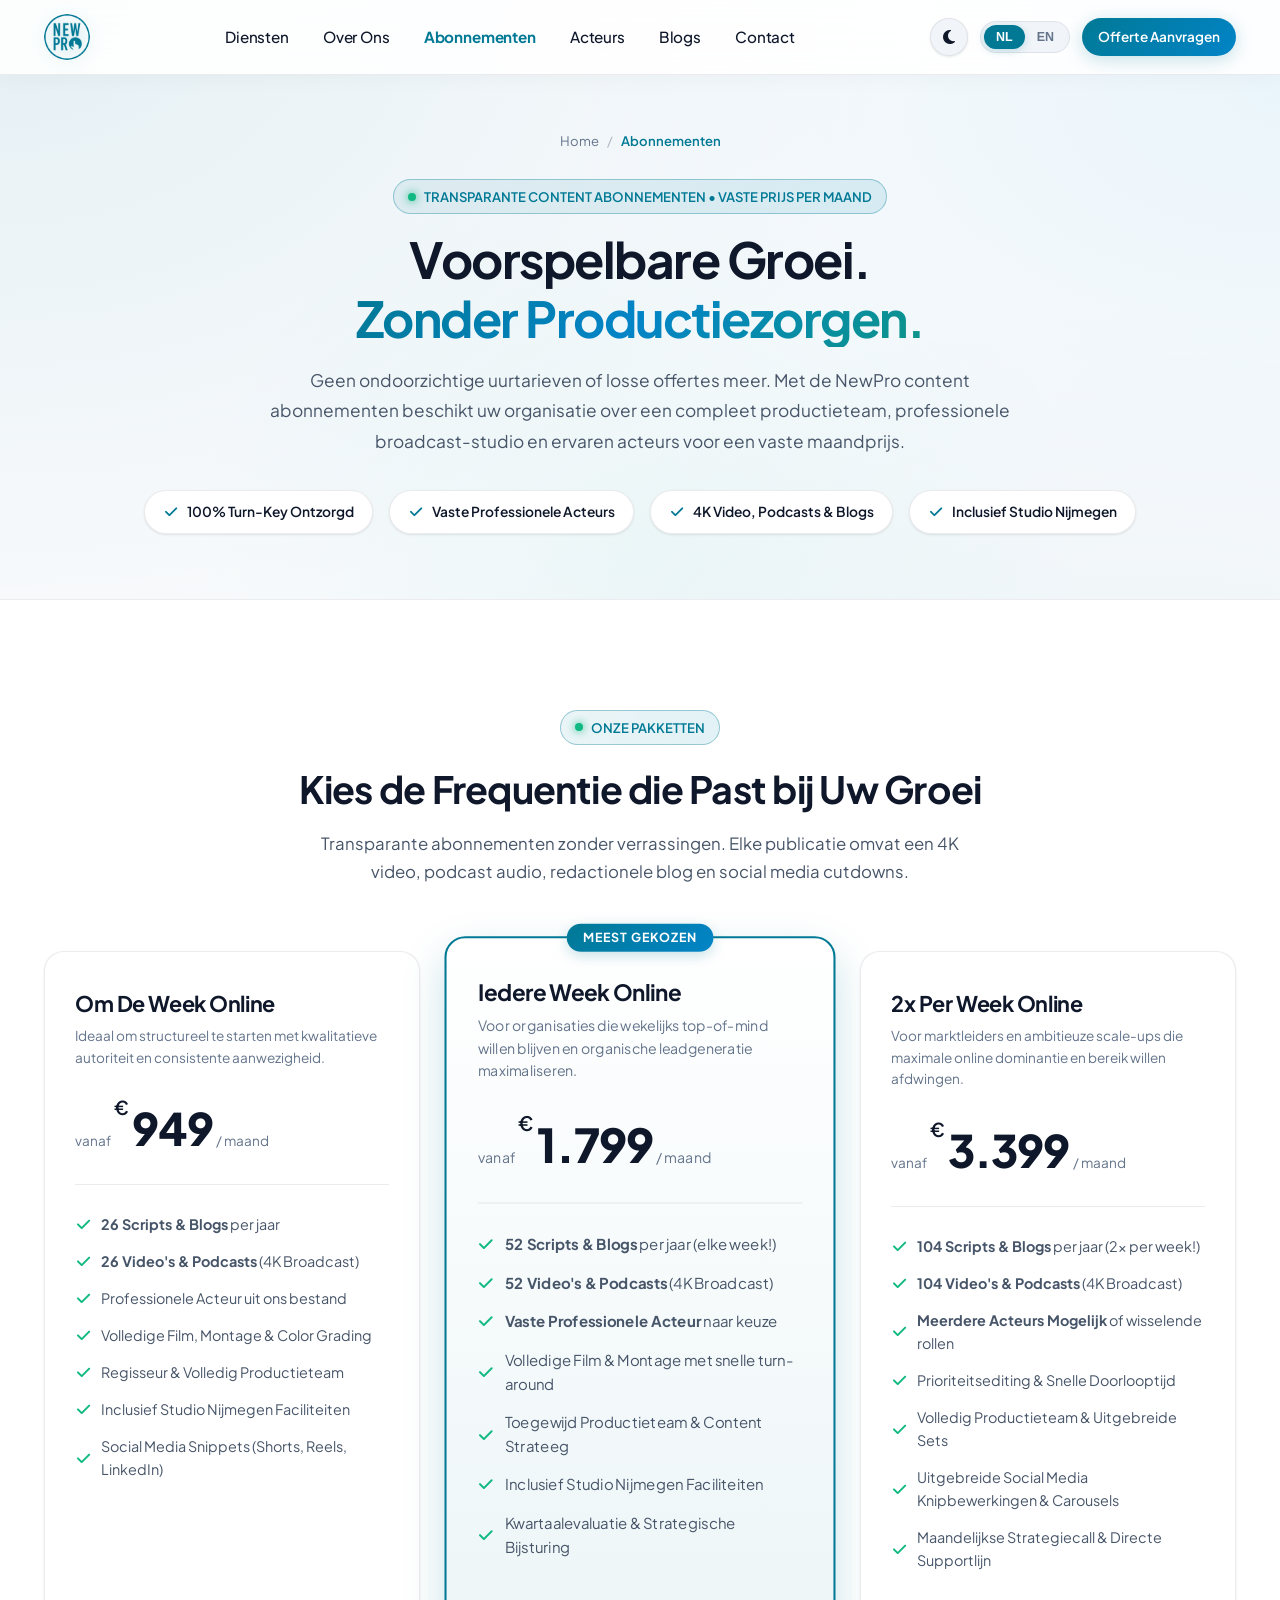
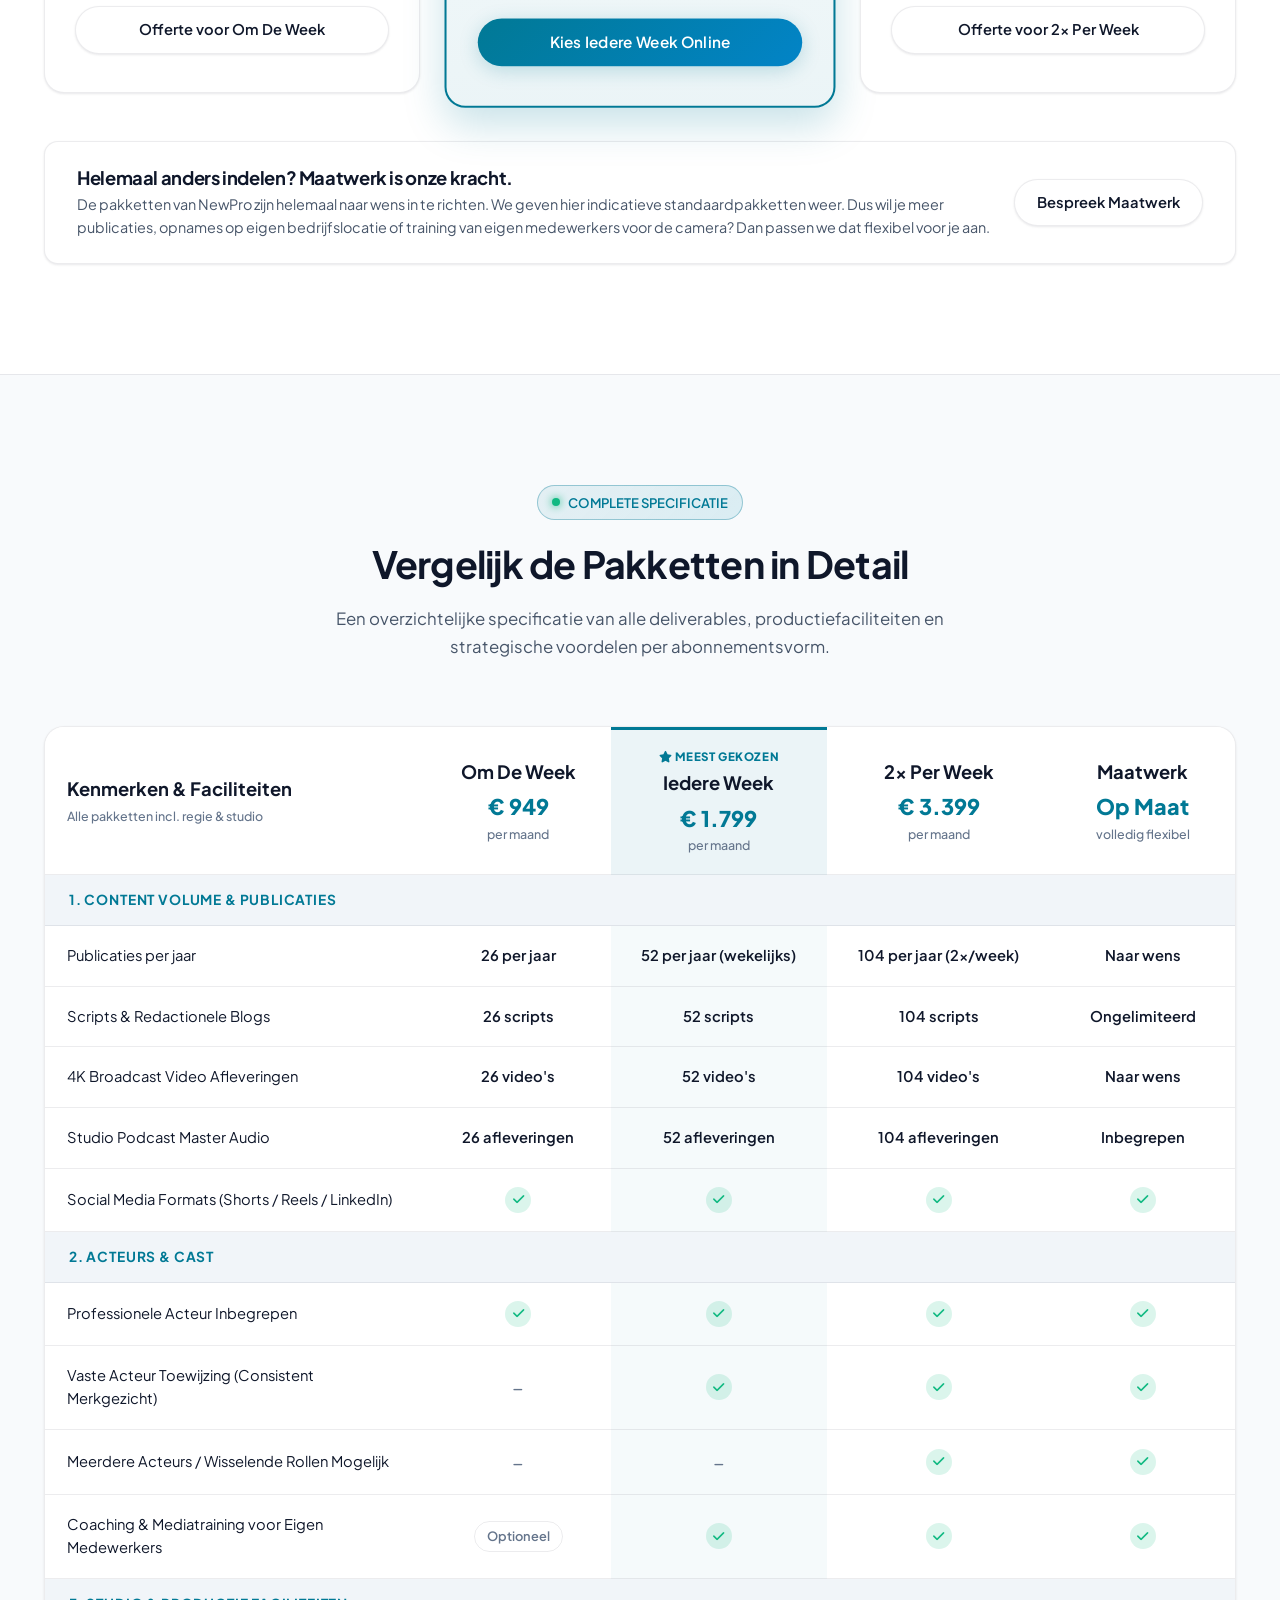
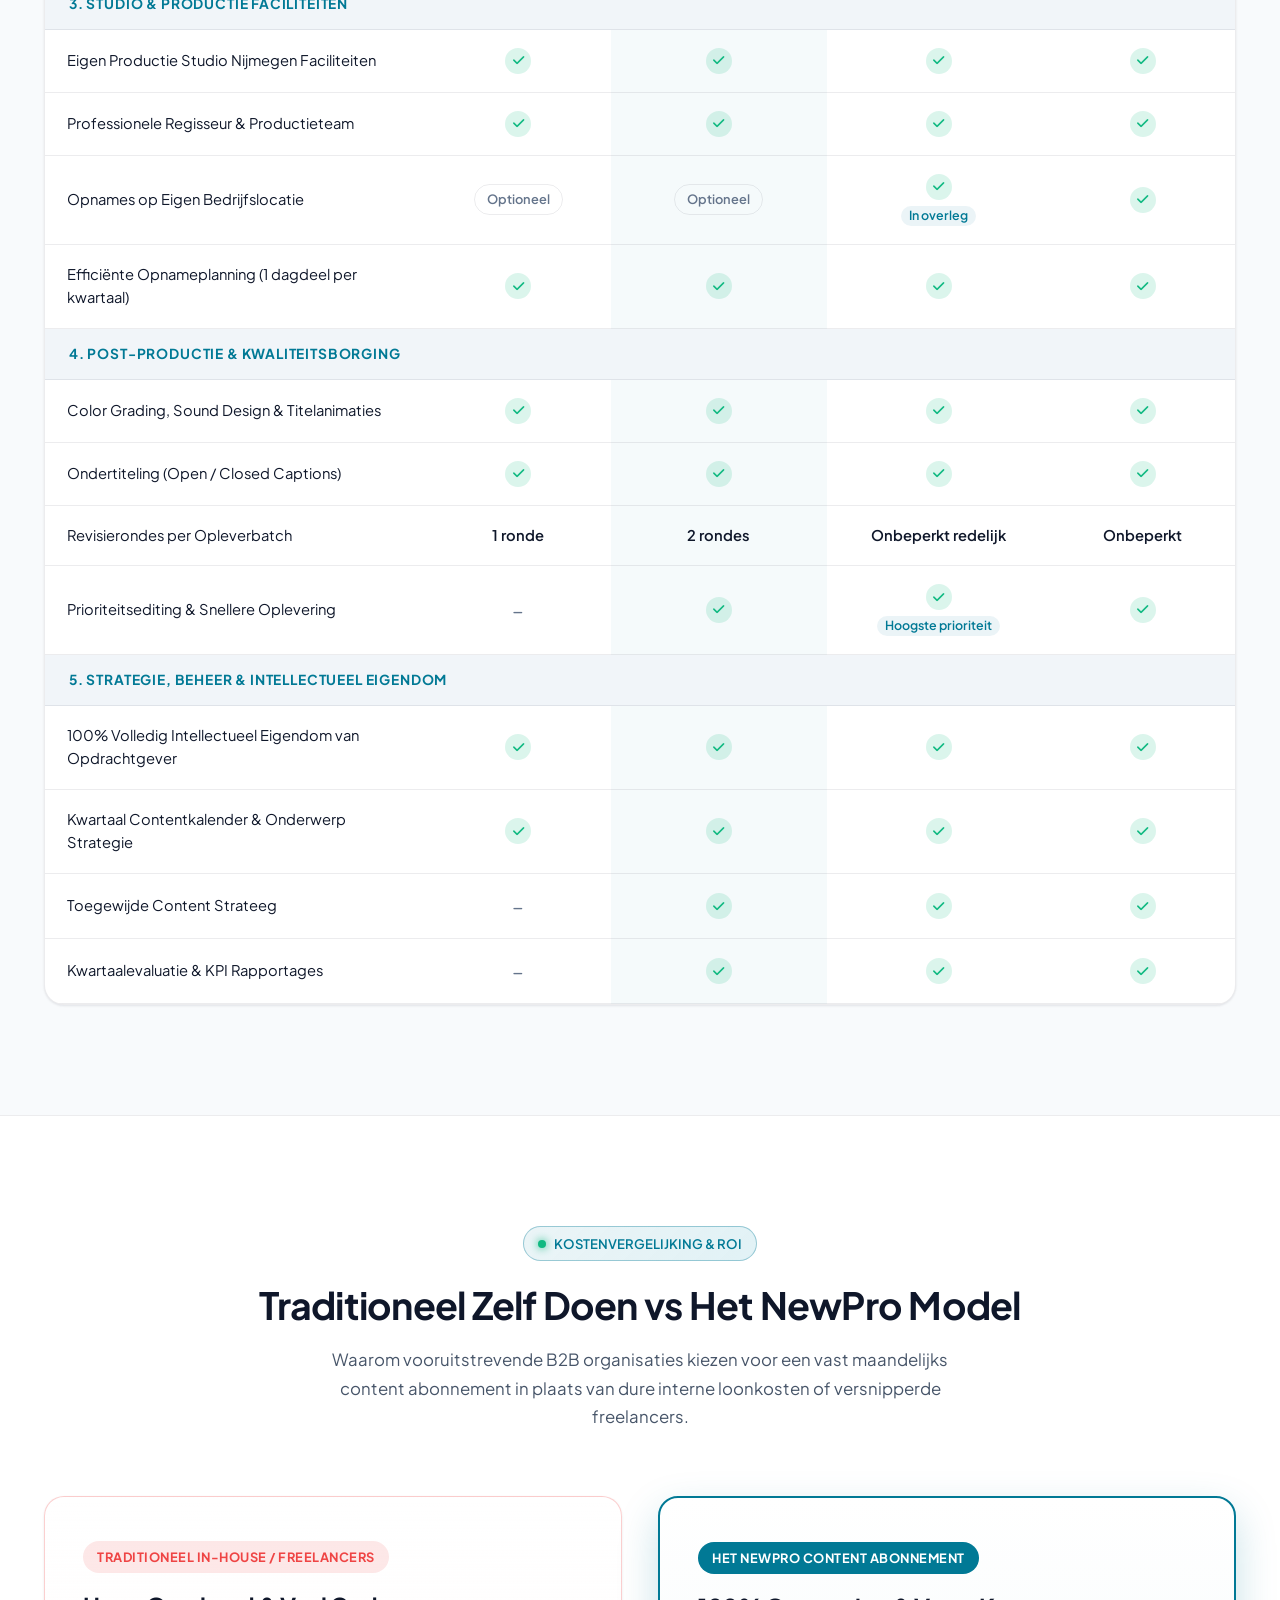
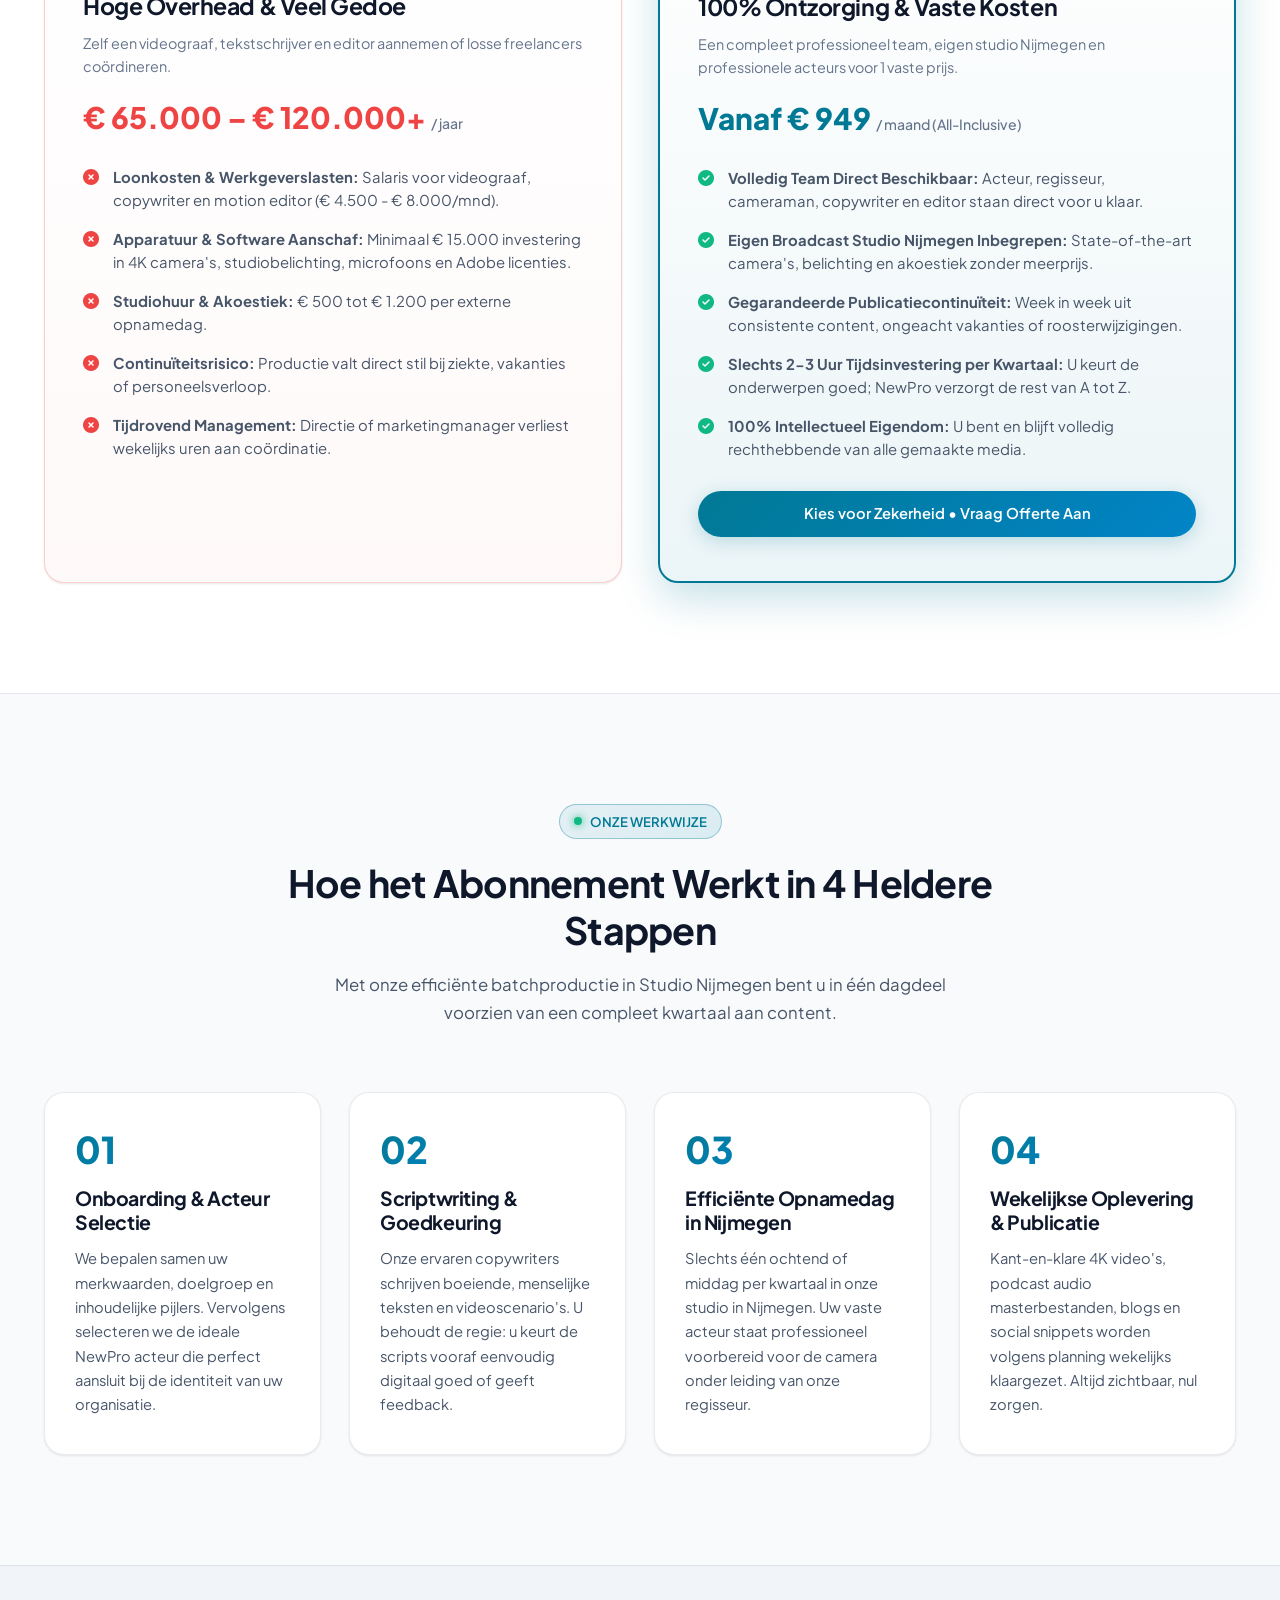
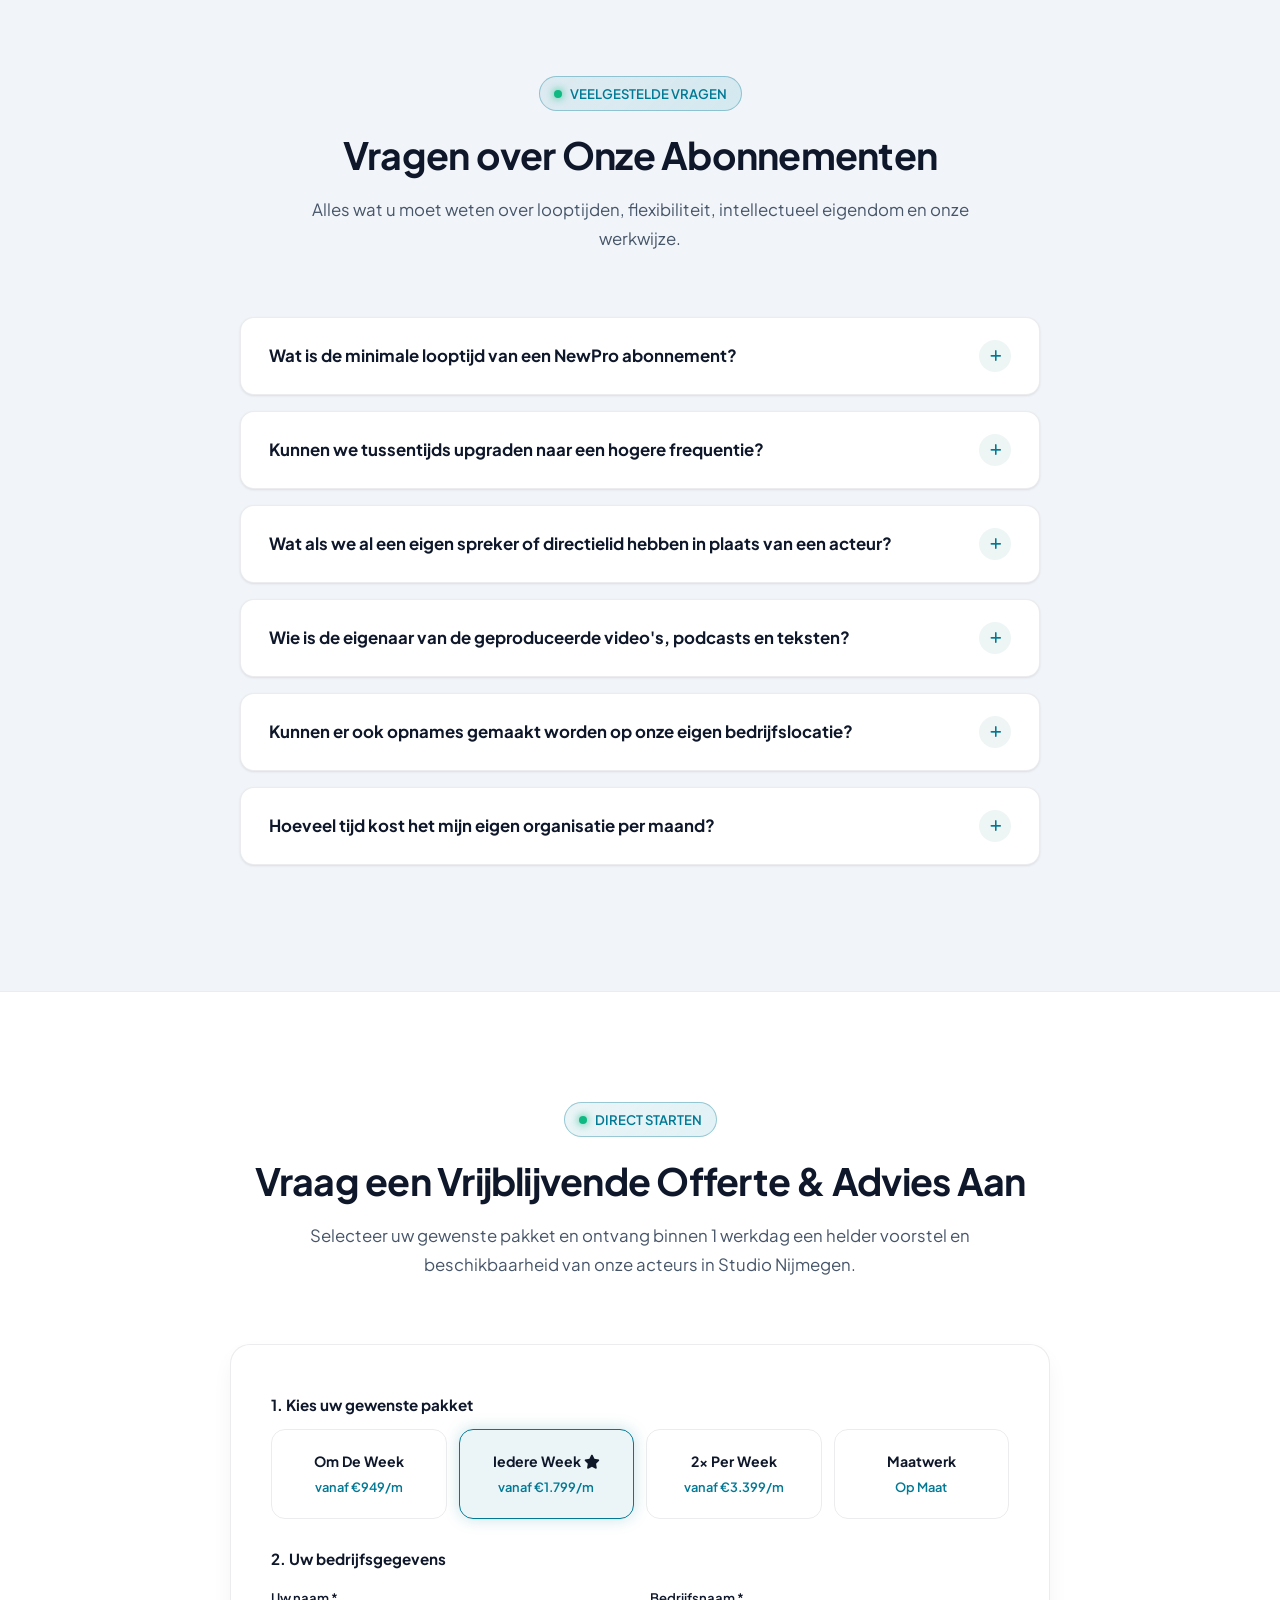
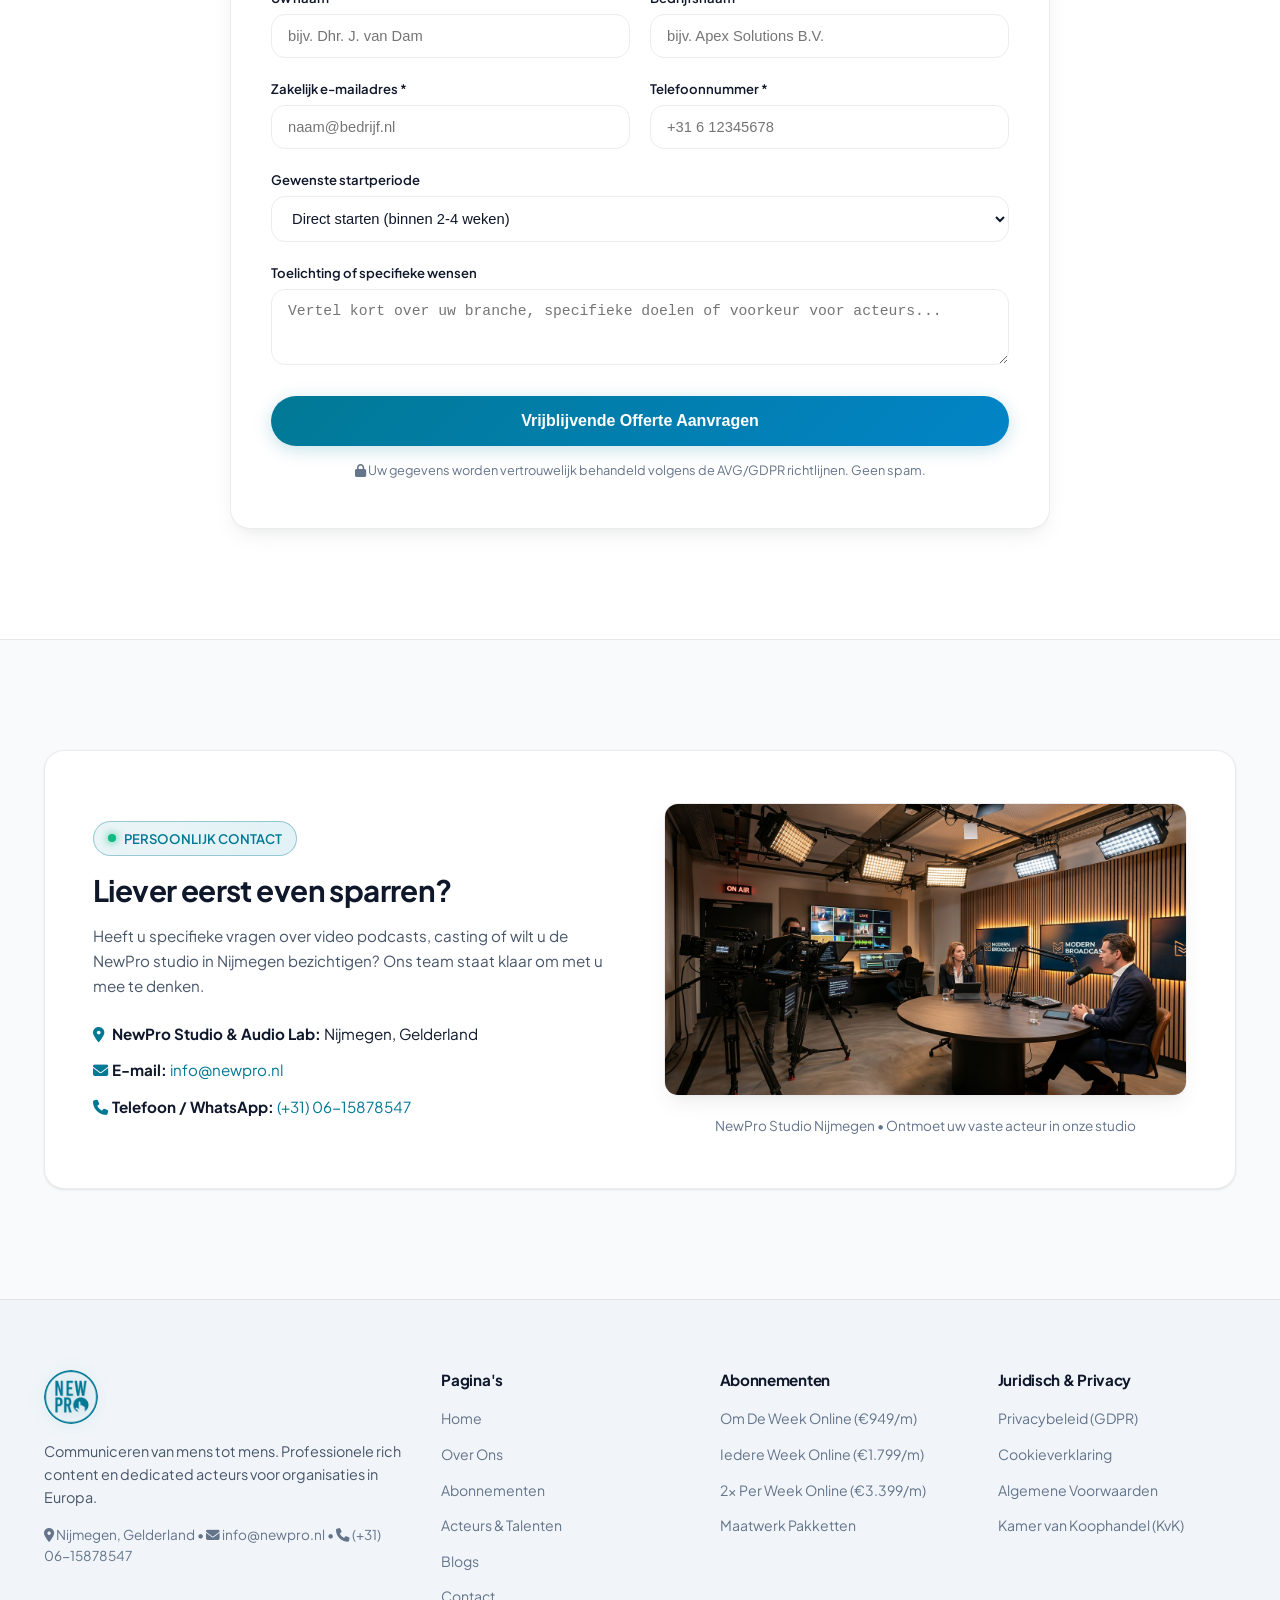
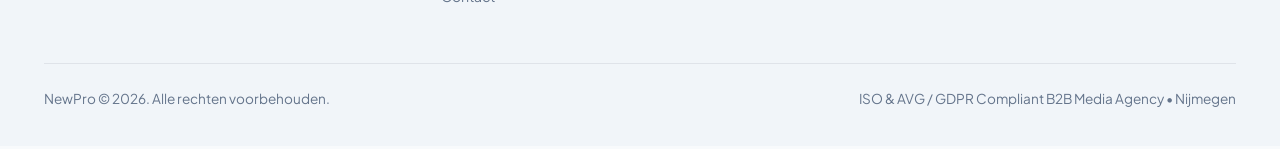
==== commit 87ae5d18: "feat: replace all remaining emojis and symbols with Font Awesome icons across entire site" ====
--- a/abonnementen.html
+++ b/abonnementen.html
@@ -316,7 +316,7 @@
                   <div class="th-plan-sub" data-nl="per maand" data-en="per month" data-id="per bulan">per maand</div>
                 </th>
                 <th class="col-highlight">
-                  <div style="font-size: 0.72rem; color: var(--primary); font-weight: 800; letter-spacing: 0.05em; margin-bottom: 2px;" data-nl="MEEST GEKOZEN" data-en="POPULAR" data-id="POPULER">★ MEEST GEKOZEN</div>
+                  <div style="font-size: 0.72rem; color: var(--primary); font-weight: 800; letter-spacing: 0.05em; margin-bottom: 2px;" data-nl="<i class='fa-solid fa-star'></i> MEEST GEKOZEN" data-en="<i class='fa-solid fa-star'></i> POPULAR" data-id="<i class='fa-solid fa-star'></i> POPULER"><i class="fa-solid fa-star"></i> MEEST GEKOZEN</div>
                   <div class="th-plan-name" data-nl="Iedere Week" data-en="Weekly" data-id="Setiap Minggu">Iedere Week</div>
                   <div class="th-plan-price">€ 1.799</div>
                   <div class="th-plan-sub" data-nl="per maand" data-en="per month" data-id="per bulan">per maand</div>
@@ -805,7 +805,7 @@
               <div class="quote-plan-opt">
                 <input type="radio" id="plan-iedereweek" name="subscription_plan" value="Iedere Week (€1.799/mnd)" checked>
                 <label for="plan-iedereweek">
-                  <span class="opt-title" data-nl="Iedere Week" data-en="Weekly" data-id="Tiap Minggu">Iedere Week ★</span>
+                  <span class="opt-title" data-nl="Iedere Week <i class='fa-solid fa-star'></i>" data-en="Weekly <i class='fa-solid fa-star'></i>" data-id="Tiap Minggu <i class='fa-solid fa-star'></i>">Iedere Week <i class="fa-solid fa-star"></i></span>
                   <span class="opt-price">vanaf €1.799/m</span>
                 </label>
               </div>
@@ -872,15 +872,15 @@
                 Vrijblijvende Offerte Aanvragen
               </button>
               
-              <div style="text-align: center; margin-top: 14px; font-size: 0.8rem; color: var(--text-dim);" data-nl="🔒 Uw gegevens worden vertrouwelijk behandeld volgens de AVG/GDPR richtlijnen. Geen spam." data-en="🔒 Your data is processed confidentially under GDPR compliance. Zero spam." data-id="🔒 Data Anda dijaga kerahasiaannya sesuai regulasi privasi AVG/GDPR. Tanpa spam.">
-                🔒 Uw gegevens worden vertrouwelijk behandeld volgens de AVG/GDPR richtlijnen. Geen spam.
+              <div style="text-align: center; margin-top: 14px; font-size: 0.8rem; color: var(--text-dim);" data-nl="<i class='fa-solid fa-lock'></i> Uw gegevens worden vertrouwelijk behandeld volgens de AVG/GDPR richtlijnen. Geen spam." data-en="<i class='fa-solid fa-lock'></i> Your data is processed confidentially under GDPR compliance. Zero spam." data-id="<i class='fa-solid fa-lock'></i> Data Anda dijaga kerahasiaannya sesuai regulasi privasi AVG/GDPR. Tanpa spam.">
+                <i class="fa-solid fa-lock"></i> Uw gegevens worden vertrouwelijk behandeld volgens de AVG/GDPR richtlijnen. Geen spam.
               </div>
             </div>
           </form>
 
           <!-- Success Message Feedback (Hidden by default) -->
           <div id="quoteSuccessAlert" style="display: none; margin-top: 24px; padding: 20px; border-radius: var(--radius-md); background: rgba(16, 185, 129, 0.15); border: 1px solid #10b981; color: var(--text-main); text-align: center;">
-            <div style="font-size: 1.8rem; margin-bottom: 8px;">🎉</div>
+            <div style="font-size: 1.8rem; margin-bottom: 8px;"><i class="fa-solid fa-circle-check" style="color: #10b981;"></i></div>
             <h4 style="color: #10b981; margin-bottom: 6px;" data-nl="Bedankt voor uw offerte-aanvraag!" data-en="Thank you for your inquiry!" data-id="Terima kasih atas permintaan penawaran Anda!">Bedankt voor uw offerte-aanvraag!</h4>
             <p style="font-size: 0.9rem; margin: 0;" data-nl="We hebben uw gegevens ontvangen. Een NewPro content specialist neemt binnen 1 werkdag contact met u op met een voorstel op maat." data-en="We have received your details. A NewPro content strategist will contact you within 1 business day with a tailored quote." data-id="Data Anda telah kami terima. Spesialis konten NewPro akan menghubungi Anda dalam 1 hari kerja beserta proposal penawaran khusus.">
               We hebben uw gegevens ontvangen. Een NewPro content specialist neemt binnen 1 werkdag contact met u op met een voorstel op maat.
@@ -905,9 +905,9 @@
             </p>
 
             <div style="display: flex; flex-direction: column; gap: 12px; font-size: 0.95rem; color: var(--text-main);">
-              <div>📍 <strong>NewPro Studio &amp; Audio Lab:</strong> Nijmegen, Gelderland</div>
-              <div>✉️ <strong>E-mail:</strong> <a href="mailto:info@newpro.nl" style="color: var(--primary);">info@newpro.nl</a></div>
-              <div>📞 <strong>Telefoon / WhatsApp:</strong> <a href="tel:+31615878547" style="color: var(--primary);">(+31) 06-15878547</a></div>
+              <div><i class="fa-solid fa-location-dot" style="color: var(--primary); width: 16px;"></i> <strong>NewPro Studio &amp; Audio Lab:</strong> Nijmegen, Gelderland</div>
+              <div><i class="fa-solid fa-envelope" style="color: var(--primary); width: 16px;"></i> <strong>E-mail:</strong> <a href="mailto:info@newpro.nl" style="color: var(--primary);">info@newpro.nl</a></div>
+              <div><i class="fa-solid fa-phone" style="color: var(--primary); width: 16px;"></i> <strong>Telefoon / WhatsApp:</strong> <a href="tel:+31615878547" style="color: var(--primary);">(+31) 06-15878547</a></div>
             </div>
           </div>
 
@@ -934,7 +934,7 @@
             Communiceren van mens tot mens. Professionele rich content en dedicated acteurs voor organisaties in Europa.
           </p>
           <div style="margin-top: 14px; font-size: 0.85rem; color: var(--text-dim);">
-            📍 Nijmegen, Gelderland &bull; ✉️ info@newpro.nl &bull; 📞 (+31) 06-15878547
+            <i class="fa-solid fa-location-dot"></i> Nijmegen, Gelderland &bull; <i class="fa-solid fa-envelope"></i> info@newpro.nl &bull; <i class="fa-solid fa-phone"></i> (+31) 06-15878547
           </div>
         </div>
 
